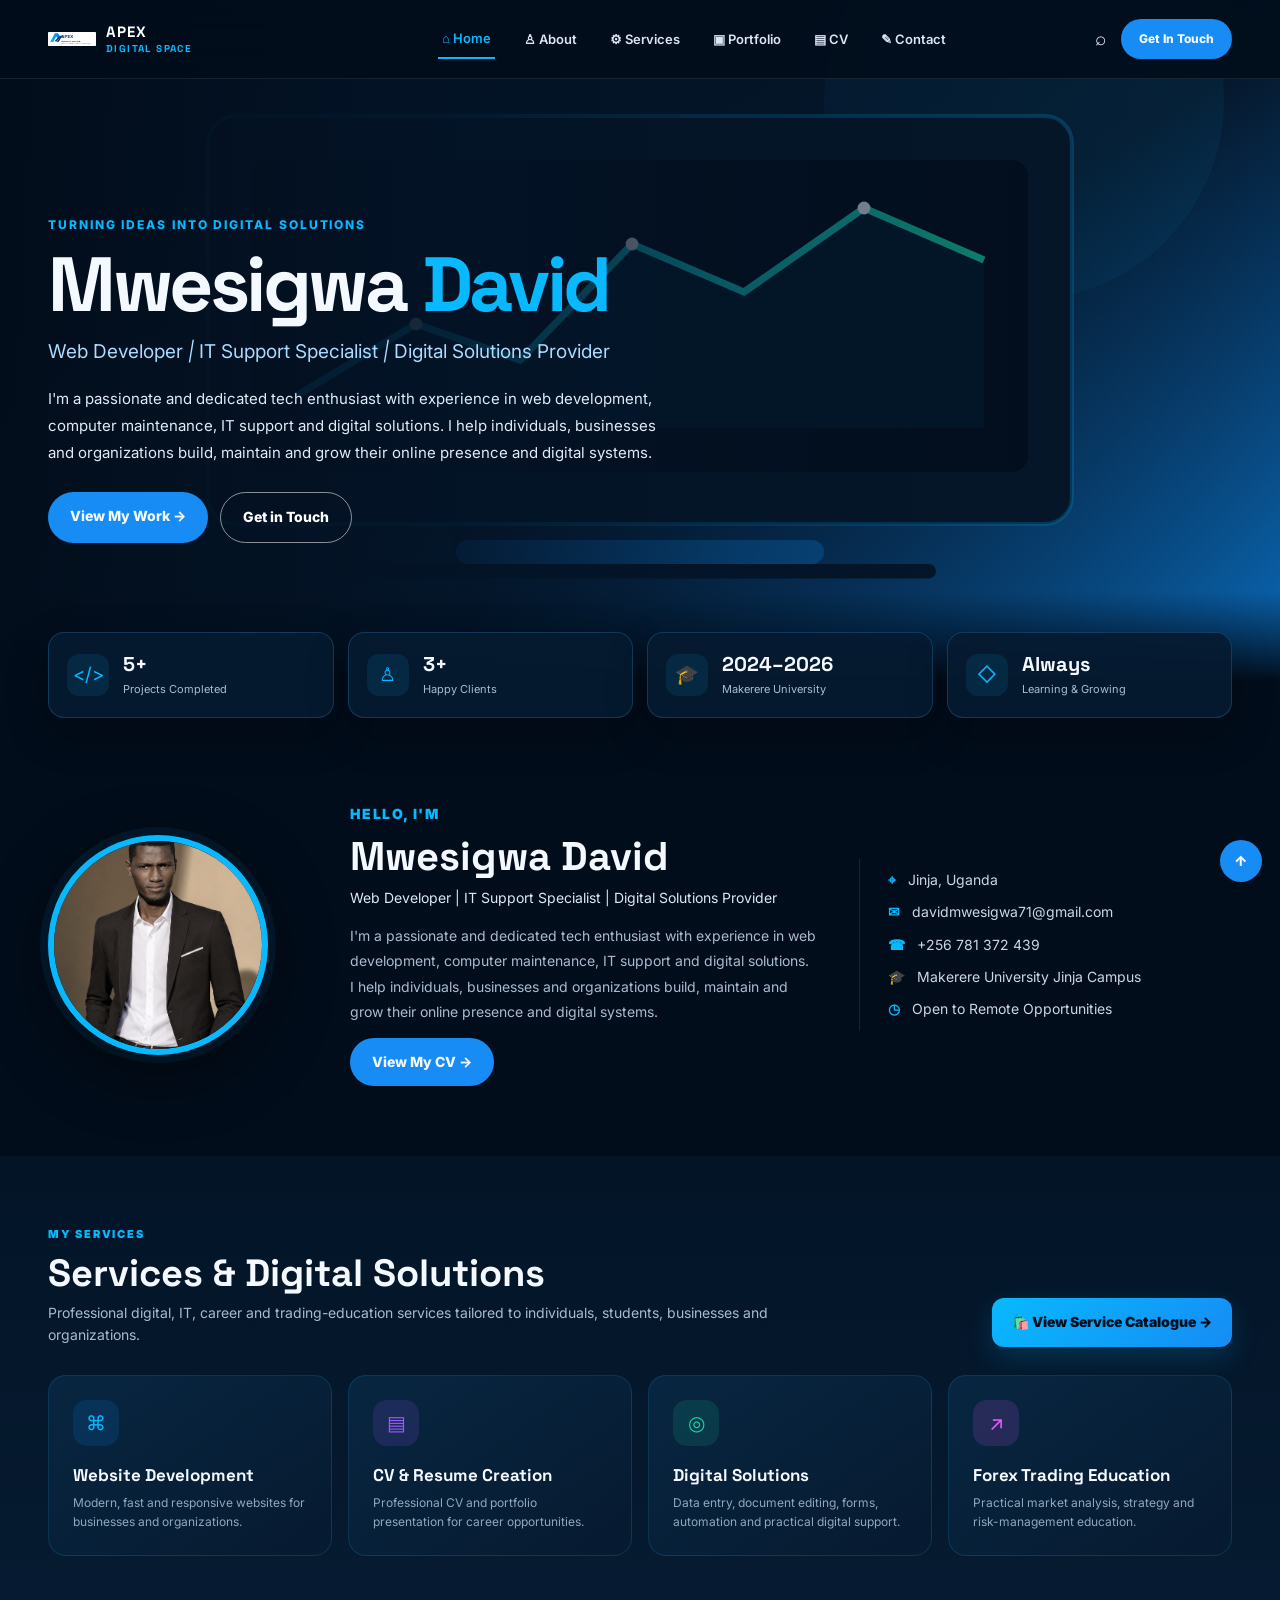
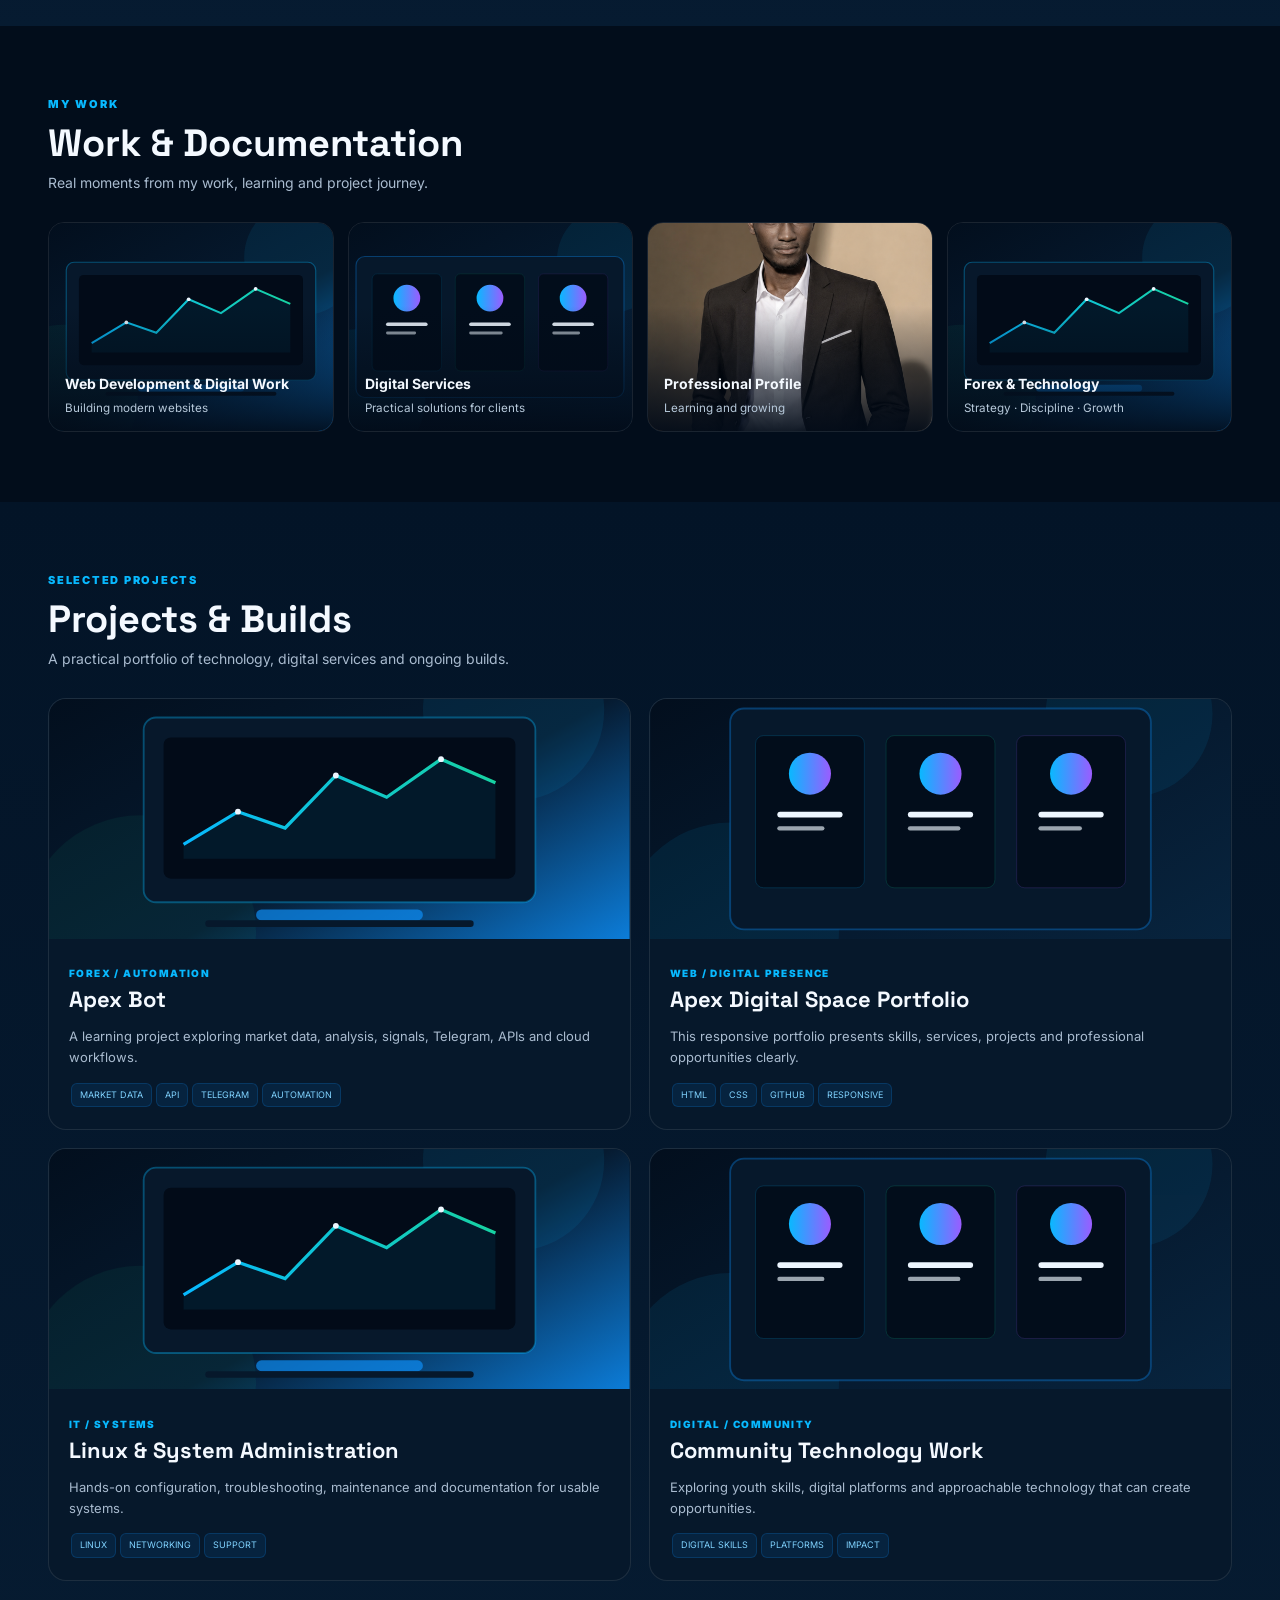
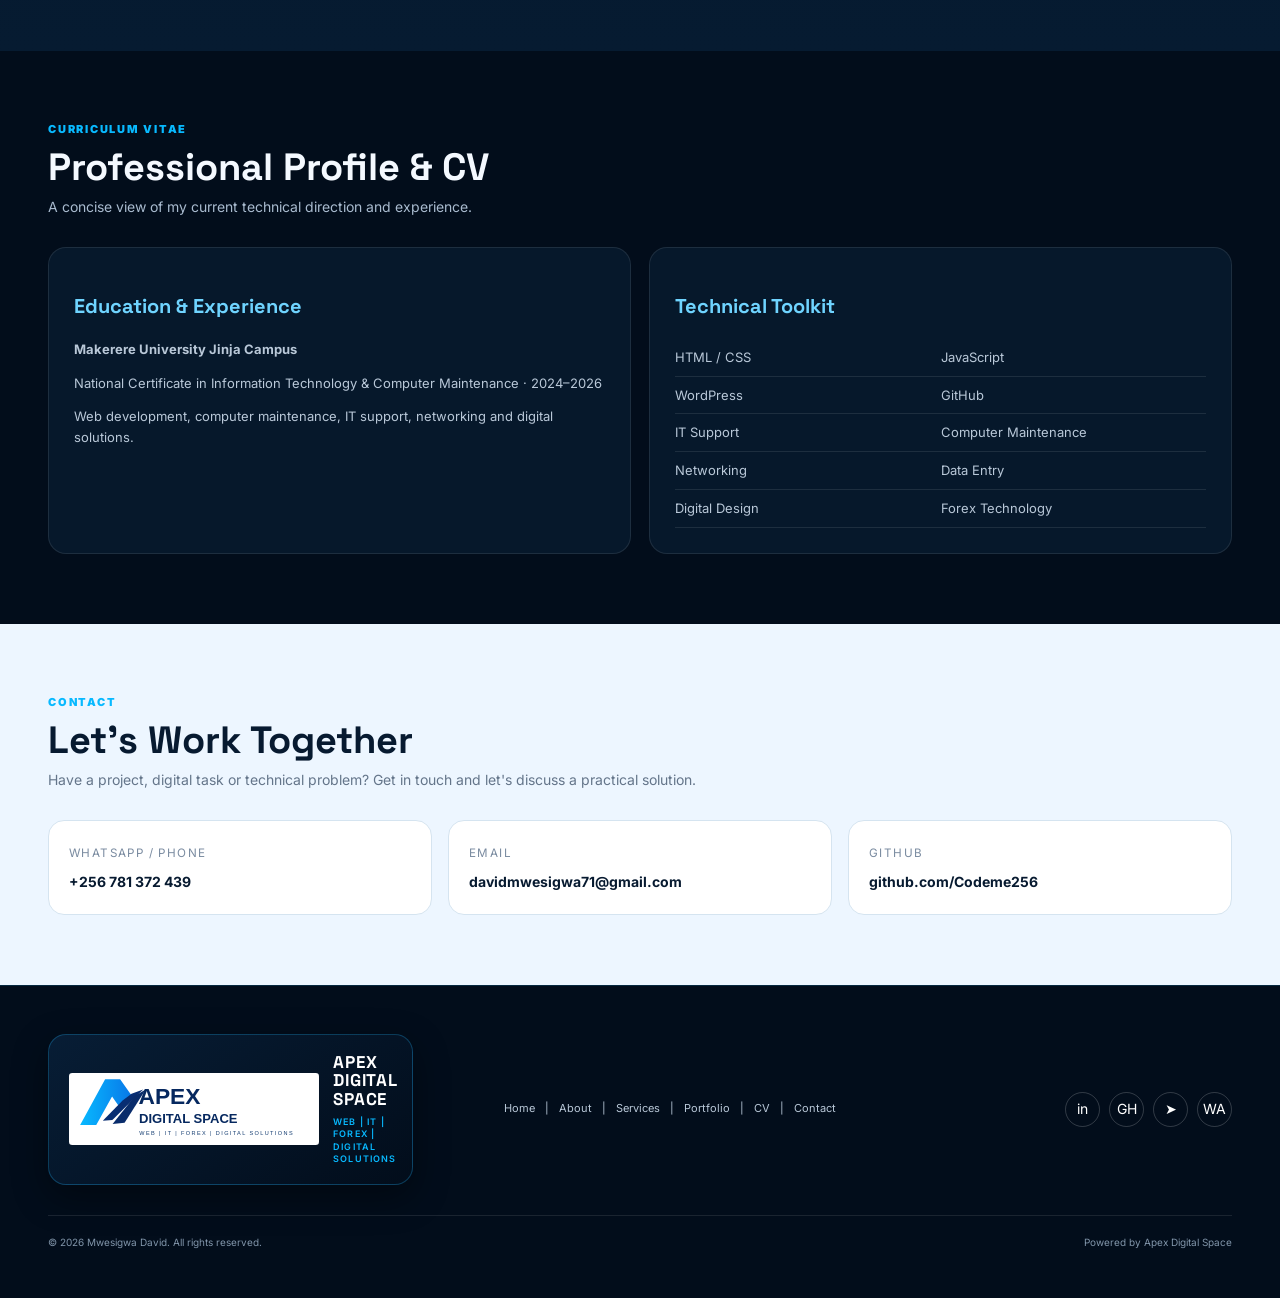
==== index.html @ 2d44dd4b "Replace blurred portfolio visuals and improve backgrounds" ====
<!doctype html>
<html lang="en">
<head>
<meta charset="utf-8">
<meta name="viewport" content="width=device-width,initial-scale=1">
<title>Mwesigwa David | Apex Digital Space</title>
<meta name="description" content="Mwesigwa David — Web Developer, IT Support Specialist and Digital Solutions Provider.">
<meta name="theme-color" content="#031326">
<link rel="icon" href="./favicon-new.svg">
<link rel="preconnect" href="https://fonts.googleapis.com">
<link href="https://fonts.googleapis.com/css2?family=Inter:wght@400;500;600;700;800;900&family=Space+Grotesk:wght@500;600;700&display=swap" rel="stylesheet">
<style>
:root{--bg:#020d1b;--panel:#061a30;--panel2:#08223c;--cyan:#08b9ff;--blue:#168cf4;--white:#f4f9ff;--muted:#a9bbcf;--line:#ffffff18;--purple:#9b5cff;--green:#18d39e;--pink:#e85cff}
*{box-sizing:border-box}html{scroll-behavior:smooth}body{margin:0;background:var(--bg);color:var(--white);font:14px/1.6 Inter,Arial,sans-serif}a{color:inherit;text-decoration:none}.wrap{width:min(1440px,100%);margin:auto;padding:0 48px}
.nav{position:fixed;top:0;left:0;right:0;z-index:50;background:rgba(2,13,27,.88);backdrop-filter:blur(16px);border-bottom:1px solid var(--line)}.navin{height:78px;display:flex;align-items:center;justify-content:space-between}.brand{display:flex;align-items:center;gap:10px;min-width:245px}.brand img{width:48px;height:48px;object-fit:contain;display:block}.brand span{font:800 15px/1 "Space Grotesk";letter-spacing:.06em;color:#fff}.brand b{display:block;color:var(--cyan);font-size:10px;margin-top:5px;letter-spacing:.14em}.links{display:flex;align-items:center;gap:25px;color:#d9e6f3;font-weight:600;font-size:13px}.links a{padding:9px 4px}.links a:hover,.links a.active{color:var(--cyan)}.links a.active{border-bottom:2px solid var(--cyan)}.navRight{display:flex;align-items:center;gap:15px}.search{font-size:19px}.touch{background:var(--blue);padding:10px 18px;border-radius:24px;font-weight:800;font-size:12px}.menu{display:none;background:transparent;border:1px solid #ffffff40;color:#fff;border-radius:10px;padding:9px 13px;font-weight:800}
.hero{position:relative;min-height:680px;overflow:hidden;background:#031326}.hero:before{content:"";position:absolute;inset:0;background:linear-gradient(90deg,#020d1bf5 0%,#031326e8 35%,#0313269c 57%,#03132645 100%),url("./assets/apex-workspace.svg") center/cover no-repeat}.hero:after{content:"";position:absolute;left:0;right:0;bottom:-1px;height:90px;background:linear-gradient(180deg,transparent,var(--bg));pointer-events:none}.heroIn{position:relative;z-index:2;min-height:680px;display:grid;grid-template-columns:minmax(0,1.1fr) minmax(350px,.9fr);align-items:center;padding-top:78px}.heroCopy{max-width:650px}.eyebrow{color:var(--cyan);font-weight:800;letter-spacing:.16em;font-size:12px}.hero h1{font:800 clamp(48px,6vw,82px)/.98 "Space Grotesk";margin:12px 0 15px;letter-spacing:-.045em}.hero h1 span{color:var(--cyan)}.roles{font-size:19px;color:#a9dcff;margin-bottom:18px}.hero p{max-width:610px;color:#e0ebf6;font-size:15px;line-height:1.8;margin:0 0 26px}.actions{display:flex;gap:12px;flex-wrap:wrap}.btn{display:inline-block;padding:13px 22px;border-radius:28px;font-weight:800}.primary{background:var(--blue)}.outline{border:1px solid #fff8;color:#fff}.heroVisual{display:flex;justify-content:flex-end}.heroBadge{width:330px;padding:18px;border:1px solid #5ccaff55;border-radius:22px;background:#03132699;backdrop-filter:blur(10px);box-shadow:0 25px 70px #0008}.heroBadge img{width:100%;height:190px;object-fit:cover;border-radius:14px}.heroBadge strong{display:block;margin-top:13px;font:700 20px "Space Grotesk"}.heroBadge small{color:#a9bbcf}.portraitMobile{display:none}
.stats{position:relative;z-index:5;margin-top:-48px}.statsGrid{display:grid;grid-template-columns:repeat(4,1fr);gap:14px}.stat{background:#061b31e8;border:1px solid #37baff35;border-radius:16px;padding:18px;display:flex;align-items:center;gap:14px;box-shadow:0 15px 40px #0004}.statIcon{width:42px;height:42px;display:grid;place-items:center;border-radius:12px;background:#08b9ff18;color:var(--cyan);font-size:19px}.stat b{display:block;font:800 20px "Space Grotesk"}.stat span{color:#a9bbcf;font-size:11px}
.about{padding:85px 0 70px}.aboutGrid{display:grid;grid-template-columns:260px 1.25fr 1fr;gap:42px;align-items:center}.portrait{width:220px;height:220px;object-fit:cover;border-radius:50%;border:6px solid var(--cyan);box-shadow:0 0 0 8px #08b9ff12,0 18px 60px #0008}.hello{color:var(--cyan);font-weight:900;letter-spacing:.1em}.about h2{font:700 40px "Space Grotesk";margin:5px 0}.role{color:#dbe9f6}.bio{color:var(--muted);line-height:1.8}.aboutInfo{border-left:1px solid var(--line);padding-left:28px}.aboutInfo p{margin:10px 0;color:#c8d7e7}.aboutInfo b{color:var(--cyan);margin-right:8px}
.section{padding:70px 0}.section.alt{background:linear-gradient(180deg,#031427,#061b31)}.sectionHead{display:flex;justify-content:space-between;align-items:end;gap:20px;margin-bottom:28px}.eyebrow2{color:var(--cyan);font-size:11px;font-weight:900;letter-spacing:.16em}.section h2{font:700 38px "Space Grotesk";margin:5px 0}.desc{color:var(--muted);max-width:760px;margin:0}.view{color:var(--cyan);font-weight:800;white-space:nowrap}
.servicesGrid{display:grid;grid-template-columns:repeat(4,1fr);gap:16px}.service{background:linear-gradient(145deg,#082641,#061a30);border:1px solid #35bfff25;border-radius:18px;padding:24px;min-height:160px}.serviceIcon{width:46px;height:46px;border-radius:14px;display:grid;place-items:center;font-size:20px;margin-bottom:18px;background:#0d8df522;color:var(--cyan)}.service:nth-child(2) .serviceIcon{background:#9b5cff22;color:var(--purple)}.service:nth-child(3) .serviceIcon{background:#18d39e22;color:var(--green)}.service:nth-child(4) .serviceIcon{background:#e85cff22;color:var(--pink)}.service h3{font:700 17px "Space Grotesk";margin:0 0 7px}.service p{color:#91a7bd;font-size:12px;margin:0}
.workGrid{display:grid;grid-template-columns:repeat(4,1fr);gap:14px}.work{height:210px;position:relative;overflow:hidden;border-radius:16px;border:1px solid var(--line)}.work img{width:100%;height:100%;object-fit:cover}.work:after{content:"";position:absolute;inset:40% 0 0;background:linear-gradient(transparent,#020b18ee)}.cap{position:absolute;z-index:2;left:16px;bottom:13px}.cap b{display:block}.cap small{color:#b7c9da}
.projectsGrid{display:grid;grid-template-columns:repeat(2,1fr);gap:18px}.project{background:#06182b;border:1px solid var(--line);border-radius:18px;overflow:hidden}.project img{width:100%;height:240px;object-fit:cover}.pb{padding:20px}.type{color:var(--cyan);font-size:10px;font-weight:900;letter-spacing:.14em}.project h3{font:700 22px "Space Grotesk";margin:4px 0}.project p{color:var(--muted);font-size:13px}.tags span{display:inline-block;background:#0d8df51a;border:1px solid #0d8df533;color:#80d3ff;padding:4px 8px;border-radius:6px;font-size:9px;margin:2px}
.cv{background:#020d1b}.cvGrid{display:grid;grid-template-columns:1fr 1fr;gap:18px}.cvCard{border:1px solid var(--line);background:#06182b;border-radius:18px;padding:25px}.cvCard h3{color:#6fd4ff;font:700 20px "Space Grotesk"}.cvCard p,.cvList{color:#b9c8d8;font-size:13px}.cvList{display:grid;grid-template-columns:1fr 1fr}.cvList div{padding:8px 0;border-bottom:1px solid var(--line)}
.contact{background:#edf6ff;color:#071a30}.contact .desc{color:#64758a}.contactGrid{display:grid;grid-template-columns:repeat(3,1fr);gap:16px}.contactCard{background:#fff;border:1px solid #d5e4f0;border-radius:16px;padding:20px}.contactCard small{color:#7a8ba0;letter-spacing:.12em}.contactCard b{display:block;margin-top:8px}
.footer{background:#020d1b;border-top:1px solid #18aef52a;padding:48px 0}.footerGrid{display:grid;grid-template-columns:1.2fr 1.5fr 1fr;gap:30px;align-items:center}.footerBrand{background:linear-gradient(145deg,#071d35,#020d1b);border:1px solid #22b9ff45;border-radius:18px;padding:18px 20px;display:inline-flex;align-items:center;gap:14px;box-shadow:0 12px 35px #0006}.footerLogo{width:250px;max-width:100%;height:auto;display:block}.footerBrandText{color:#fff;font:800 17px/1.1 "Space Grotesk";letter-spacing:.05em}.footerBrandText small{display:block;color:var(--cyan);font:600 9px/1.4 Inter;letter-spacing:.13em;margin-top:7px}.footerLinks{display:flex;justify-content:center;flex-wrap:wrap;gap:10px;color:#b9c8d8;font-size:11px}.footerLinks a:hover{color:var(--cyan)}.socials{display:flex;justify-content:flex-end;gap:9px}.social{width:35px;height:35px;border:1px solid #ffffff30;border-radius:50%;display:grid;place-items:center;color:#fff}.copy{grid-column:1/-1;border-top:1px solid var(--line);padding-top:18px;color:#8195aa;font-size:10px;display:flex;justify-content:space-between;gap:15px}.top{position:fixed;right:18px;bottom:18px;width:42px;height:42px;border-radius:50%;background:var(--blue);display:grid;place-items:center;z-index:20;font-weight:900}
@media(max-width:1050px){.wrap{padding:0 28px}.links{gap:14px}.navRight .search{display:none}.heroIn{grid-template-columns:1fr}.heroVisual{display:none}.statsGrid{grid-template-columns:repeat(2,1fr)}.aboutGrid{grid-template-columns:220px 1fr}.aboutInfo{grid-column:2}.servicesGrid{grid-template-columns:repeat(2,1fr)}.workGrid{grid-template-columns:repeat(2,1fr)}.footerGrid{grid-template-columns:1fr 1fr}.socials{justify-content:flex-start}}
@media(max-width:760px){.wrap{padding:0 18px}.navin{height:68px}.links{display:none;position:absolute;top:68px;left:14px;right:14px;background:#031326f8;border:1px solid #ffffff18;border-radius:16px;padding:14px;flex-direction:column;align-items:stretch;gap:4px;box-shadow:0 20px 50px #0008}.links.open{display:flex}.links a{padding:11px 13px;border-radius:9px}.links a.active{border:0;background:#0d8df51c}.brand{min-width:0}.brand img{width:42px;height:42px}.brand span{font-size:13px}.brand b{font-size:8px}.navRight{gap:8px}.touch{display:none}.menu{display:block}.hero{min-height:680px}.heroIn{min-height:680px;padding-top:95px}.hero h1{font-size:clamp(42px,12vw,64px)}.roles{font-size:15px;line-height:1.7}.hero p{font-size:13px;line-height:1.8}.stats{margin-top:-30px}.statsGrid{grid-template-columns:1fr 1fr}.stat{padding:13px;gap:9px}.statIcon{width:36px;height:36px}.stat b{font-size:16px}.stat span{font-size:9px}.about{padding:60px 0}.aboutGrid{grid-template-columns:1fr;text-align:center;gap:24px}.portrait{width:170px;height:170px;margin:auto}.about h2{font-size:32px}.aboutInfo{grid-column:auto;border-left:0;border-top:1px solid var(--line);padding:18px 0 0;text-align:left}.section{padding:55px 0}.sectionHead{display:block}.view{display:inline-block;margin-top:10px}.section h2{font-size:30px}.servicesGrid,.workGrid,.projectsGrid,.cvGrid,.contactGrid{grid-template-columns:1fr}.service{min-height:145px}.work{height:230px}.project img{height:210px}.cvList{grid-template-columns:1fr 1fr}.footerGrid{grid-template-columns:1fr;text-align:center}.footerLogo{margin:auto}.socials{justify-content:center}.copy{display:block;text-align:center;line-height:1.8}}
 .catalogueButtonWrap{display:flex;justify-content:flex-end}.catalogueButton{display:inline-flex;align-items:center;gap:8px;background:linear-gradient(135deg,var(--cyan),var(--blue));color:#02111f;padding:13px 20px;border-radius:12px;font-weight:900;box-shadow:0 10px 28px #08b9ff30;transition:transform .2s,box-shadow .2s}.catalogueButton:hover{transform:translateY(-2px);box-shadow:0 14px 34px #08b9ff45}.catalogueButton:focus-visible{outline:2px solid #fff;outline-offset:3px}@media(max-width:760px){.catalogueButtonWrap{justify-content:flex-start;margin-top:14px}.catalogueButton{width:100%;justify-content:center}}.heroBanner{background-image:linear-gradient(90deg,rgba(2,13,27,.96),rgba(3,19,38,.74),rgba(8,141,245,.18)),radial-gradient(circle at 80% 20%,rgba(8,185,255,.22),transparent 38%),linear-gradient(135deg,#020d1b,#061b31 55%,#082641)}.imageCard img{image-rendering:auto;object-fit:cover}</style>
</head>
<body>
<header class="nav">
<div class="wrap navin">
<a class="brand" href="#home" aria-label="Apex Digital Space"><img src="./apex-digital-space-logo-new.svg" alt="Apex Digital Space"><span>APEX <b>DIGITAL SPACE</b></span></a>
<nav class="links" id="links">
<a class="active" href="#home">⌂ Home</a><a href="#about">♙ About</a><a href="#services">⚙ Services</a><a href="#projects">▣ Portfolio</a><a href="#cv">▤ CV</a><a href="#contact">✎ Contact</a>
</nav>
<div class="navRight"><span class="search">⌕</span><a class="touch" href="#contact">Get In Touch</a><button class="menu" id="menu">MENU</button></div>
</div>
</header>

<main id="home">
<section class="hero">
<div class="wrap heroIn">
<div class="heroCopy">
<div class="eyebrow">TURNING IDEAS INTO DIGITAL SOLUTIONS</div>
<h1>Mwesigwa <span>David</span></h1>
<div class="roles">Web Developer <i>|</i> IT Support Specialist <i>|</i> Digital Solutions Provider</div>
<p>I'm a passionate and dedicated tech enthusiast with experience in web development, computer maintenance, IT support and digital solutions. I help individuals, businesses and organizations build, maintain and grow their online presence and digital systems.</p>
<div class="actions"><a class="btn primary" href="#projects">View My Work →</a><a class="btn outline" href="https://wa.me/256781372439" target="_blank">Get in Touch</a></div>
</div>
</div>
</section>

<section class="stats"><div class="wrap statsGrid">
<div class="stat"><div class="statIcon">&lt;/&gt;</div><div><b>5+</b><span>Projects Completed</span></div></div>
<div class="stat"><div class="statIcon">♙</div><div><b>3+</b><span>Happy Clients</span></div></div>
<div class="stat"><div class="statIcon">🎓</div><div><b>2024–2026</b><span>Makerere University</span></div></div>
<div class="stat"><div class="statIcon">◇</div><div><b>Always</b><span>Learning & Growing</span></div></div>
</div></section>

<section class="about" id="about"><div class="wrap aboutGrid">
<img class="portrait" src="./mwesigwa-david-portrait.png" alt="Mwesigwa David">
<div><div class="hello">HELLO, I'M</div><h2>Mwesigwa David</h2><div class="role">Web Developer | IT Support Specialist | Digital Solutions Provider</div><p class="bio">I'm a passionate and dedicated tech enthusiast with experience in web development, computer maintenance, IT support and digital solutions. I help individuals, businesses and organizations build, maintain and grow their online presence and digital systems.</p><a class="btn primary" href="#cv">View My CV →</a></div>
<div class="aboutInfo"><p><b>⌖</b> Jinja, Uganda</p><p><b>✉</b> davidmwesigwa71@gmail.com</p><p><b>☎</b> +256 781 372 439</p><p><b>🎓</b> Makerere University Jinja Campus</p><p><b>◷</b> Open to Remote Opportunities</p></div>
</div></section>

<section class="section alt" id="services"><div class="wrap">
<div class="sectionHead"><div><div class="eyebrow2">MY SERVICES</div><h2>Services & Digital Solutions</h2><p class="desc">Professional digital, IT, career and trading-education services tailored to individuals, students, businesses and organizations.</p></div><div class="catalogueButtonWrap"><a class="catalogueButton" href="./services.html" aria-label="Open the full service catalogue">🛍️ View Service Catalogue →</a></div></div>
<div class="servicesGrid">
<div class="service"><div class="serviceIcon">⌘</div><h3>Website Development</h3><p>Modern, fast and responsive websites for businesses and organizations.</p></div>
<div class="service"><div class="serviceIcon">▤</div><h3>CV & Resume Creation</h3><p>Professional CV and portfolio presentation for career opportunities.</p></div>
<div class="service"><div class="serviceIcon">◎</div><h3>Digital Solutions</h3><p>Data entry, document editing, forms, automation and practical digital support.</p></div>
<div class="service"><div class="serviceIcon">↗</div><h3>Forex Trading Education</h3><p>Practical market analysis, strategy and risk-management education.</p></div>
</div></div></section>

<section class="section"><div class="wrap">
<div class="sectionHead"><div><div class="eyebrow2">MY WORK</div><h2>Work & Documentation</h2><p class="desc">Real moments from my work, learning and project journey.</p></div></div>
<div class="workGrid">
<div class="work"><img src="./assets/apex-workspace.svg" alt="Apex workspace"><div class="cap"><b>Web Development & Digital Work</b><small>Building modern websites</small></div></div>
<div class="work"><img src="./assets/apex-services.svg" alt="Apex services"><div class="cap"><b>Digital Services</b><small>Practical solutions for clients</small></div></div>
<div class="work"><img src="./mwesigwa-david-portrait.png" alt="Mwesigwa David"><div class="cap"><b>Professional Profile</b><small>Learning and growing</small></div></div>
<div class="work"><img src="./assets/apex-workspace.svg" alt="Trading and technology workspace"><div class="cap"><b>Forex & Technology</b><small>Strategy · Discipline · Growth</small></div></div>
</div></div></section>

<section class="section alt" id="projects"><div class="wrap">
<div class="sectionHead"><div><div class="eyebrow2">SELECTED PROJECTS</div><h2>Projects & Builds</h2><p class="desc">A practical portfolio of technology, digital services and ongoing builds.</p></div></div>
<div class="projectsGrid">
<article class="project"><img src="./assets/apex-workspace.svg" alt="Apex Bot workspace"><div class="pb"><div class="type">FOREX / AUTOMATION</div><h3>Apex Bot</h3><p>A learning project exploring market data, analysis, signals, Telegram, APIs and cloud workflows.</p><div class="tags"><span>MARKET DATA</span><span>API</span><span>TELEGRAM</span><span>AUTOMATION</span></div></div></article>
<article class="project"><img src="./assets/apex-services.svg" alt="Apex Digital Space"><div class="pb"><div class="type">WEB / DIGITAL PRESENCE</div><h3>Apex Digital Space Portfolio</h3><p>This responsive portfolio presents skills, services, projects and professional opportunities clearly.</p><div class="tags"><span>HTML</span><span>CSS</span><span>GITHUB</span><span>RESPONSIVE</span></div></div></article>
<article class="project"><img src="./assets/apex-workspace.svg" alt="IT systems"><div class="pb"><div class="type">IT / SYSTEMS</div><h3>Linux & System Administration</h3><p>Hands-on configuration, troubleshooting, maintenance and documentation for usable systems.</p><div class="tags"><span>LINUX</span><span>NETWORKING</span><span>SUPPORT</span></div></div></article>
<article class="project"><img src="./assets/apex-services.svg" alt="Community technology work"><div class="pb"><div class="type">DIGITAL / COMMUNITY</div><h3>Community Technology Work</h3><p>Exploring youth skills, digital platforms and approachable technology that can create opportunities.</p><div class="tags"><span>DIGITAL SKILLS</span><span>PLATFORMS</span><span>IMPACT</span></div></div></article>
</div></div></section>

<section class="section cv" id="cv"><div class="wrap">
<div class="sectionHead"><div><div class="eyebrow2">CURRICULUM VITAE</div><h2>Professional Profile & CV</h2><p class="desc">A concise view of my current technical direction and experience.</p></div></div>
<div class="cvGrid"><div class="cvCard"><h3>Education & Experience</h3><p><strong>Makerere University Jinja Campus</strong></p><p>National Certificate in Information Technology & Computer Maintenance · 2024–2026</p><p>Web development, computer maintenance, IT support, networking and digital solutions.</p></div><div class="cvCard"><h3>Technical Toolkit</h3><div class="cvList"><div>HTML / CSS</div><div>JavaScript</div><div>WordPress</div><div>GitHub</div><div>IT Support</div><div>Computer Maintenance</div><div>Networking</div><div>Data Entry</div><div>Digital Design</div><div>Forex Technology</div></div></div></div>
</div></section>

<section class="section contact" id="contact"><div class="wrap"><div class="sectionHead"><div><div class="eyebrow2">CONTACT</div><h2>Let's Work Together</h2><p class="desc">Have a project, digital task or technical problem? Get in touch and let's discuss a practical solution.</p></div></div><div class="contactGrid"><div class="contactCard"><small>WHATSAPP / PHONE</small><b><a href="https://wa.me/256781372439" target="_blank">+256 781 372 439</a></b></div><div class="contactCard"><small>EMAIL</small><b><a href="mailto:davidmwesigwa71@gmail.com">davidmwesigwa71@gmail.com</a></b></div><div class="contactCard"><small>GITHUB</small><b><a href="https://github.com/Codeme256" target="_blank">github.com/Codeme256</a></b></div></div></div></section>
</main>

<footer class="footer"><div class="wrap footerGrid">
<div><div class="footerBrand"><img class="footerLogo" src="./apex-digital-space-logo-new.svg" alt="Apex Digital Space"><div class="footerBrandText">APEX DIGITAL SPACE<small>WEB | IT | FOREX | DIGITAL SOLUTIONS</small></div></div></div>
<div class="footerLinks"><a href="#home">Home</a><span>|</span><a href="#about">About</a><span>|</span><a href="#services">Services</a><span>|</span><a href="#projects">Portfolio</a><span>|</span><a href="#cv">CV</a><span>|</span><a href="#contact">Contact</a></div>
<div class="socials"><a class="social" href="https://www.linkedin.com/in/mwesigwa-david-05010a355/" target="_blank">in</a><a class="social" href="https://github.com/Codeme256" target="_blank">GH</a><a class="social" href="https://t.me/Jacedavid2" target="_blank">➤</a><a class="social" href="https://wa.me/256781372439" target="_blank">WA</a></div>
<div class="copy"><span>© 2026 Mwesigwa David. All rights reserved.</span><span>Powered by Apex Digital Space</span></div>
</div></footer>
<a class="top" href="#home" aria-label="Back to top">↑</a>
<script>
const menu=document.getElementById('menu'),links=document.getElementById('links');
menu.addEventListener('click',()=>links.classList.toggle('open'));
links.querySelectorAll('a').forEach(a=>a.addEventListener('click',()=>links.classList.remove('open')));
</script>
</body></html>
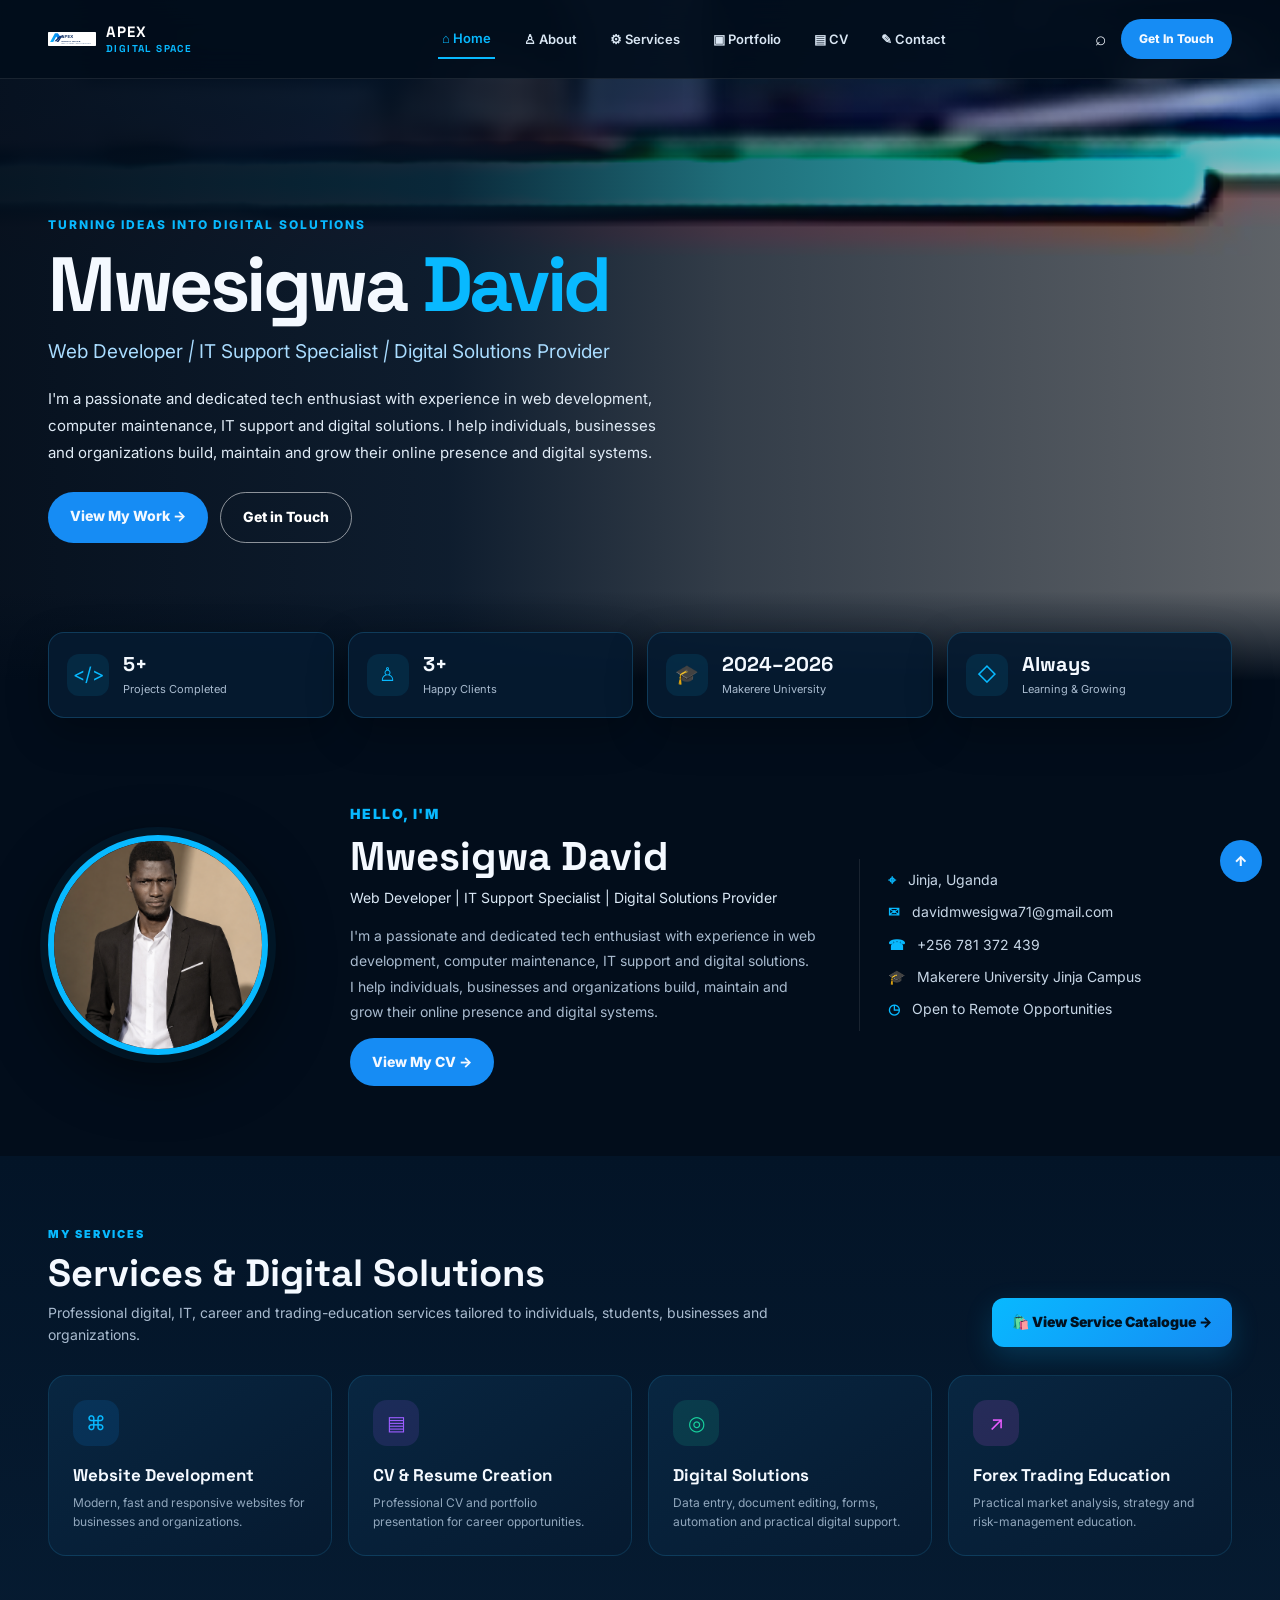
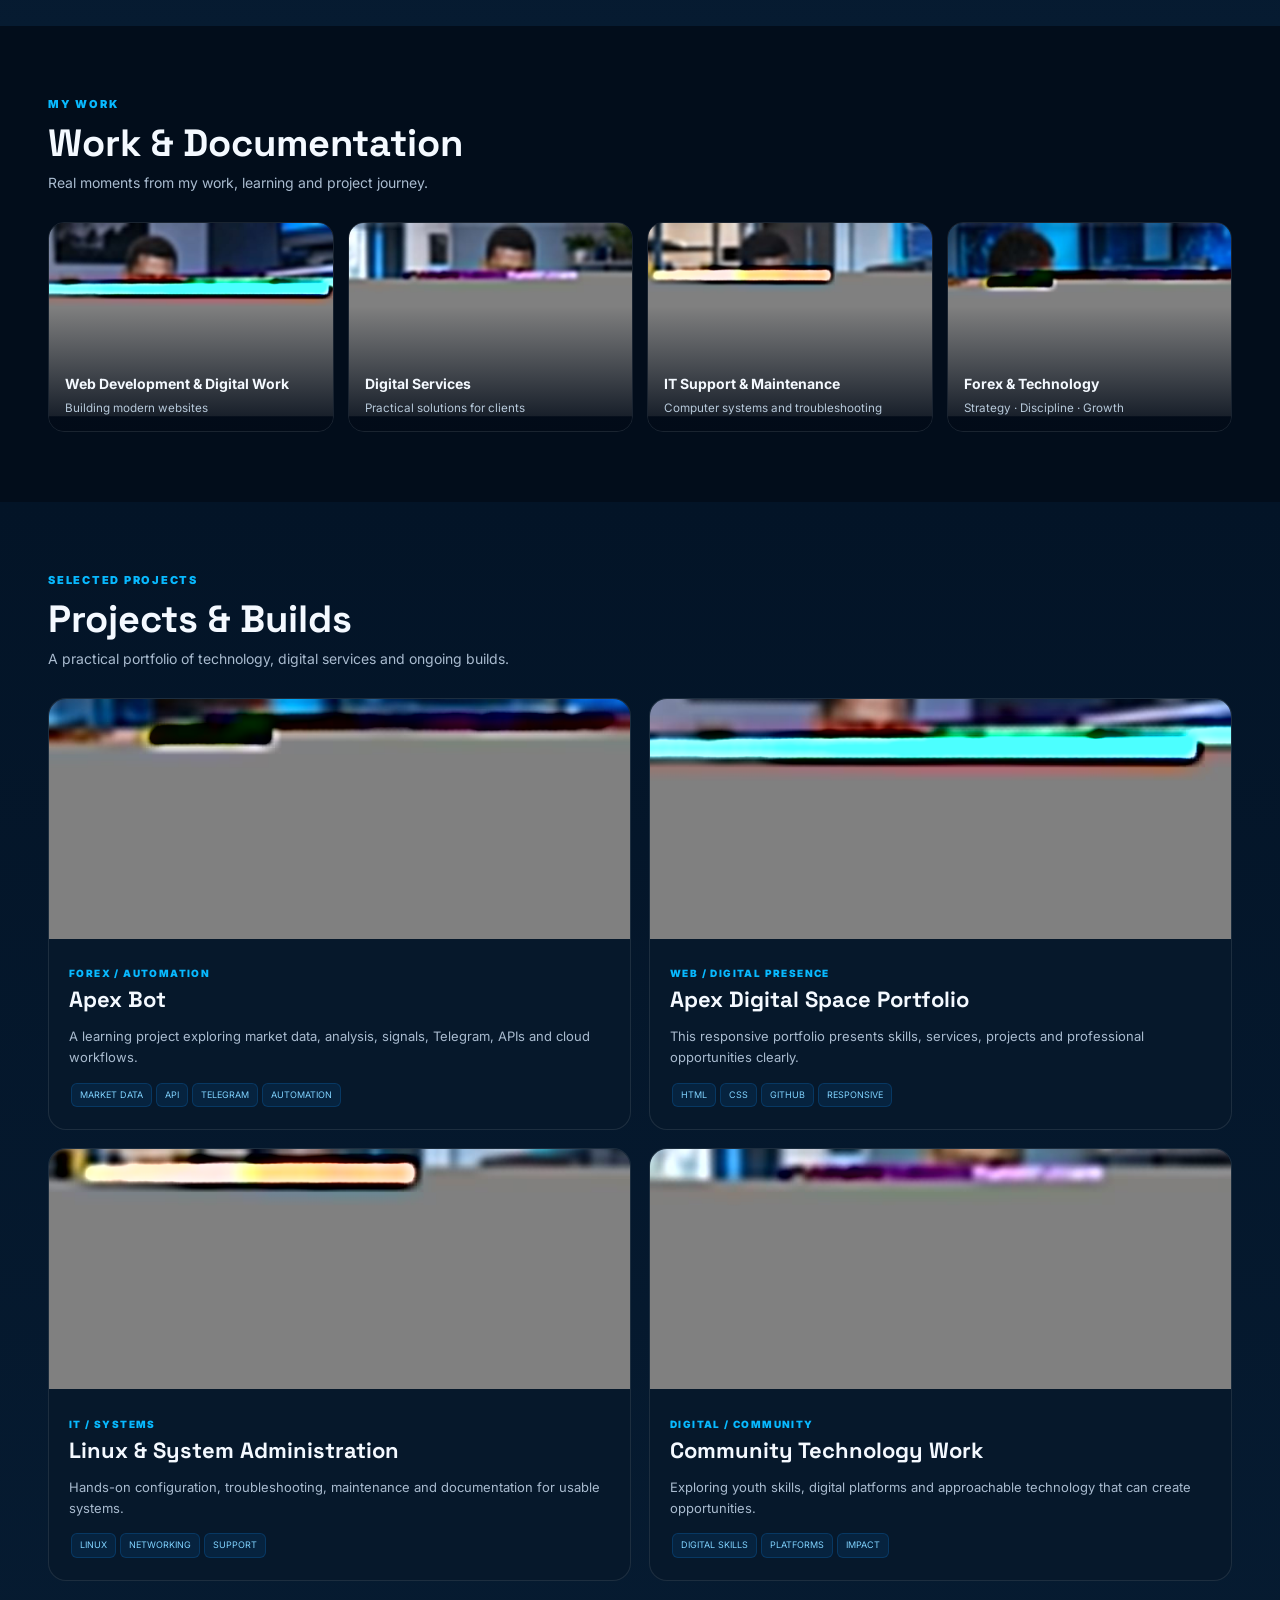
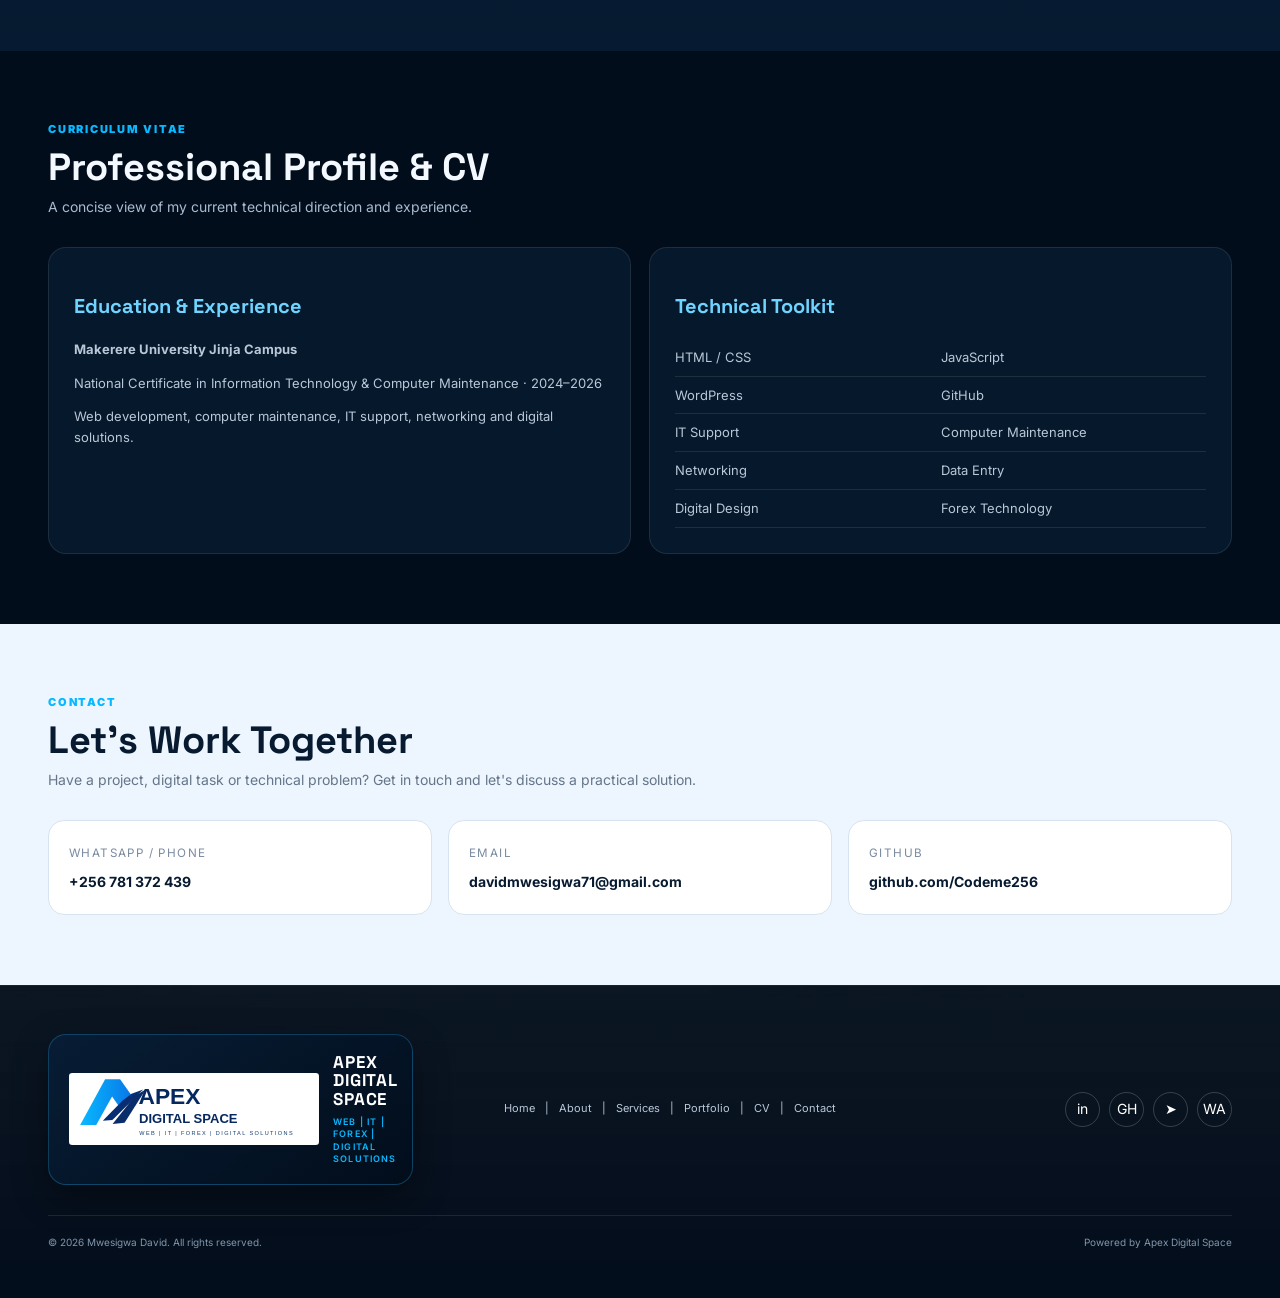
==== commit b653fa58: "Add portfolio image assets and refresh portfolio visuals" ====
--- a/index.html
+++ b/index.html
@@ -13,16 +13,16 @@
 :root{--bg:#020d1b;--panel:#061a30;--panel2:#08223c;--cyan:#08b9ff;--blue:#168cf4;--white:#f4f9ff;--muted:#a9bbcf;--line:#ffffff18;--purple:#9b5cff;--green:#18d39e;--pink:#e85cff}
 *{box-sizing:border-box}html{scroll-behavior:smooth}body{margin:0;background:var(--bg);color:var(--white);font:14px/1.6 Inter,Arial,sans-serif}a{color:inherit;text-decoration:none}.wrap{width:min(1440px,100%);margin:auto;padding:0 48px}
 .nav{position:fixed;top:0;left:0;right:0;z-index:50;background:rgba(2,13,27,.88);backdrop-filter:blur(16px);border-bottom:1px solid var(--line)}.navin{height:78px;display:flex;align-items:center;justify-content:space-between}.brand{display:flex;align-items:center;gap:10px;min-width:245px}.brand img{width:48px;height:48px;object-fit:contain;display:block}.brand span{font:800 15px/1 "Space Grotesk";letter-spacing:.06em;color:#fff}.brand b{display:block;color:var(--cyan);font-size:10px;margin-top:5px;letter-spacing:.14em}.links{display:flex;align-items:center;gap:25px;color:#d9e6f3;font-weight:600;font-size:13px}.links a{padding:9px 4px}.links a:hover,.links a.active{color:var(--cyan)}.links a.active{border-bottom:2px solid var(--cyan)}.navRight{display:flex;align-items:center;gap:15px}.search{font-size:19px}.touch{background:var(--blue);padding:10px 18px;border-radius:24px;font-weight:800;font-size:12px}.menu{display:none;background:transparent;border:1px solid #ffffff40;color:#fff;border-radius:10px;padding:9px 13px;font-weight:800}
-.hero{position:relative;min-height:680px;overflow:hidden;background:#031326}.hero:before{content:"";position:absolute;inset:0;background:linear-gradient(90deg,#020d1bf5 0%,#031326e8 35%,#0313269c 57%,#03132645 100%),url("./assets/apex-workspace.svg") center/cover no-repeat}.hero:after{content:"";position:absolute;left:0;right:0;bottom:-1px;height:90px;background:linear-gradient(180deg,transparent,var(--bg));pointer-events:none}.heroIn{position:relative;z-index:2;min-height:680px;display:grid;grid-template-columns:minmax(0,1.1fr) minmax(350px,.9fr);align-items:center;padding-top:78px}.heroCopy{max-width:650px}.eyebrow{color:var(--cyan);font-weight:800;letter-spacing:.16em;font-size:12px}.hero h1{font:800 clamp(48px,6vw,82px)/.98 "Space Grotesk";margin:12px 0 15px;letter-spacing:-.045em}.hero h1 span{color:var(--cyan)}.roles{font-size:19px;color:#a9dcff;margin-bottom:18px}.hero p{max-width:610px;color:#e0ebf6;font-size:15px;line-height:1.8;margin:0 0 26px}.actions{display:flex;gap:12px;flex-wrap:wrap}.btn{display:inline-block;padding:13px 22px;border-radius:28px;font-weight:800}.primary{background:var(--blue)}.outline{border:1px solid #fff8;color:#fff}.heroVisual{display:flex;justify-content:flex-end}.heroBadge{width:330px;padding:18px;border:1px solid #5ccaff55;border-radius:22px;background:#03132699;backdrop-filter:blur(10px);box-shadow:0 25px 70px #0008}.heroBadge img{width:100%;height:190px;object-fit:cover;border-radius:14px}.heroBadge strong{display:block;margin-top:13px;font:700 20px "Space Grotesk"}.heroBadge small{color:#a9bbcf}.portraitMobile{display:none}
+.hero{position:relative;min-height:680px;overflow:hidden;background:#031326}.hero:before{content:"";position:absolute;inset:0;background:linear-gradient(90deg,#020d1bf5 0%,#031326e8 35%,#0313269c 57%,#03132645 100%),url("./assets/web-development.jpg") center/cover no-repeat}.hero:after{content:"";position:absolute;left:0;right:0;bottom:-1px;height:90px;background:linear-gradient(180deg,transparent,var(--bg));pointer-events:none}.heroIn{position:relative;z-index:2;min-height:680px;display:grid;grid-template-columns:minmax(0,1.1fr) minmax(350px,.9fr);align-items:center;padding-top:78px}.heroCopy{max-width:650px}.eyebrow{color:var(--cyan);font-weight:800;letter-spacing:.16em;font-size:12px}.hero h1{font:800 clamp(48px,6vw,82px)/.98 "Space Grotesk";margin:12px 0 15px;letter-spacing:-.045em}.hero h1 span{color:var(--cyan)}.roles{font-size:19px;color:#a9dcff;margin-bottom:18px}.hero p{max-width:610px;color:#e0ebf6;font-size:15px;line-height:1.8;margin:0 0 26px}.actions{display:flex;gap:12px;flex-wrap:wrap}.btn{display:inline-block;padding:13px 22px;border-radius:28px;font-weight:800}.primary{background:var(--blue)}.outline{border:1px solid #fff8;color:#fff}.heroVisual{display:flex;justify-content:flex-end}.heroBadge{width:330px;padding:18px;border:1px solid #5ccaff55;border-radius:22px;background:#03132699;backdrop-filter:blur(10px);box-shadow:0 25px 70px #0008}.heroBadge img{width:100%;height:190px;object-fit:cover;border-radius:14px}.heroBadge strong{display:block;margin-top:13px;font:700 20px "Space Grotesk"}.heroBadge small{color:#a9bbcf}.portraitMobile{display:none}
 .stats{position:relative;z-index:5;margin-top:-48px}.statsGrid{display:grid;grid-template-columns:repeat(4,1fr);gap:14px}.stat{background:#061b31e8;border:1px solid #37baff35;border-radius:16px;padding:18px;display:flex;align-items:center;gap:14px;box-shadow:0 15px 40px #0004}.statIcon{width:42px;height:42px;display:grid;place-items:center;border-radius:12px;background:#08b9ff18;color:var(--cyan);font-size:19px}.stat b{display:block;font:800 20px "Space Grotesk"}.stat span{color:#a9bbcf;font-size:11px}
-.about{padding:85px 0 70px}.aboutGrid{display:grid;grid-template-columns:260px 1.25fr 1fr;gap:42px;align-items:center}.portrait{width:220px;height:220px;object-fit:cover;border-radius:50%;border:6px solid var(--cyan);box-shadow:0 0 0 8px #08b9ff12,0 18px 60px #0008}.hello{color:var(--cyan);font-weight:900;letter-spacing:.1em}.about h2{font:700 40px "Space Grotesk";margin:5px 0}.role{color:#dbe9f6}.bio{color:var(--muted);line-height:1.8}.aboutInfo{border-left:1px solid var(--line);padding-left:28px}.aboutInfo p{margin:10px 0;color:#c8d7e7}.aboutInfo b{color:var(--cyan);margin-right:8px}
+.about{padding:85px 0 70px}.aboutGrid{display:grid;grid-template-columns:260px 1.25fr 1fr;gap:42px;align-items:center}.portrait{width:220px;height:220px;object-fit:cover;object-position:center 28%;border-radius:50%;overflow:hidden;border:6px solid var(--cyan);box-shadow:0 0 0 8px #08b9ff12,0 18px 60px #0008}.hello{color:var(--cyan);font-weight:900;letter-spacing:.1em}.about h2{font:700 40px "Space Grotesk";margin:5px 0}.role{color:#dbe9f6}.bio{color:var(--muted);line-height:1.8}.aboutInfo{border-left:1px solid var(--line);padding-left:28px}.aboutInfo p{margin:10px 0;color:#c8d7e7}.aboutInfo b{color:var(--cyan);margin-right:8px}
 .section{padding:70px 0}.section.alt{background:linear-gradient(180deg,#031427,#061b31)}.sectionHead{display:flex;justify-content:space-between;align-items:end;gap:20px;margin-bottom:28px}.eyebrow2{color:var(--cyan);font-size:11px;font-weight:900;letter-spacing:.16em}.section h2{font:700 38px "Space Grotesk";margin:5px 0}.desc{color:var(--muted);max-width:760px;margin:0}.view{color:var(--cyan);font-weight:800;white-space:nowrap}
 .servicesGrid{display:grid;grid-template-columns:repeat(4,1fr);gap:16px}.service{background:linear-gradient(145deg,#082641,#061a30);border:1px solid #35bfff25;border-radius:18px;padding:24px;min-height:160px}.serviceIcon{width:46px;height:46px;border-radius:14px;display:grid;place-items:center;font-size:20px;margin-bottom:18px;background:#0d8df522;color:var(--cyan)}.service:nth-child(2) .serviceIcon{background:#9b5cff22;color:var(--purple)}.service:nth-child(3) .serviceIcon{background:#18d39e22;color:var(--green)}.service:nth-child(4) .serviceIcon{background:#e85cff22;color:var(--pink)}.service h3{font:700 17px "Space Grotesk";margin:0 0 7px}.service p{color:#91a7bd;font-size:12px;margin:0}
 .workGrid{display:grid;grid-template-columns:repeat(4,1fr);gap:14px}.work{height:210px;position:relative;overflow:hidden;border-radius:16px;border:1px solid var(--line)}.work img{width:100%;height:100%;object-fit:cover}.work:after{content:"";position:absolute;inset:40% 0 0;background:linear-gradient(transparent,#020b18ee)}.cap{position:absolute;z-index:2;left:16px;bottom:13px}.cap b{display:block}.cap small{color:#b7c9da}
 .projectsGrid{display:grid;grid-template-columns:repeat(2,1fr);gap:18px}.project{background:#06182b;border:1px solid var(--line);border-radius:18px;overflow:hidden}.project img{width:100%;height:240px;object-fit:cover}.pb{padding:20px}.type{color:var(--cyan);font-size:10px;font-weight:900;letter-spacing:.14em}.project h3{font:700 22px "Space Grotesk";margin:4px 0}.project p{color:var(--muted);font-size:13px}.tags span{display:inline-block;background:#0d8df51a;border:1px solid #0d8df533;color:#80d3ff;padding:4px 8px;border-radius:6px;font-size:9px;margin:2px}
 .cv{background:#020d1b}.cvGrid{display:grid;grid-template-columns:1fr 1fr;gap:18px}.cvCard{border:1px solid var(--line);background:#06182b;border-radius:18px;padding:25px}.cvCard h3{color:#6fd4ff;font:700 20px "Space Grotesk"}.cvCard p,.cvList{color:#b9c8d8;font-size:13px}.cvList{display:grid;grid-template-columns:1fr 1fr}.cvList div{padding:8px 0;border-bottom:1px solid var(--line)}
 .contact{background:#edf6ff;color:#071a30}.contact .desc{color:#64758a}.contactGrid{display:grid;grid-template-columns:repeat(3,1fr);gap:16px}.contactCard{background:#fff;border:1px solid #d5e4f0;border-radius:16px;padding:20px}.contactCard small{color:#7a8ba0;letter-spacing:.12em}.contactCard b{display:block;margin-top:8px}
-.footer{background:#020d1b;border-top:1px solid #18aef52a;padding:48px 0}.footerGrid{display:grid;grid-template-columns:1.2fr 1.5fr 1fr;gap:30px;align-items:center}.footerBrand{background:linear-gradient(145deg,#071d35,#020d1b);border:1px solid #22b9ff45;border-radius:18px;padding:18px 20px;display:inline-flex;align-items:center;gap:14px;box-shadow:0 12px 35px #0006}.footerLogo{width:250px;max-width:100%;height:auto;display:block}.footerBrandText{color:#fff;font:800 17px/1.1 "Space Grotesk";letter-spacing:.05em}.footerBrandText small{display:block;color:var(--cyan);font:600 9px/1.4 Inter;letter-spacing:.13em;margin-top:7px}.footerLinks{display:flex;justify-content:center;flex-wrap:wrap;gap:10px;color:#b9c8d8;font-size:11px}.footerLinks a:hover{color:var(--cyan)}.socials{display:flex;justify-content:flex-end;gap:9px}.social{width:35px;height:35px;border:1px solid #ffffff30;border-radius:50%;display:grid;place-items:center;color:#fff}.copy{grid-column:1/-1;border-top:1px solid var(--line);padding-top:18px;color:#8195aa;font-size:10px;display:flex;justify-content:space-between;gap:15px}.top{position:fixed;right:18px;bottom:18px;width:42px;height:42px;border-radius:50%;background:var(--blue);display:grid;place-items:center;z-index:20;font-weight:900}
+.footer{background:linear-gradient(180deg,rgba(2,13,27,.92),#020d1b),url("./assets/digital-work.jpg") center 45%/cover no-repeat;border-top:1px solid #18aef52a;padding:48px 0}.footerGrid{display:grid;grid-template-columns:1.2fr 1.5fr 1fr;gap:30px;align-items:center}.footerBrand{background:linear-gradient(145deg,#071d35,#020d1b);border:1px solid #22b9ff45;border-radius:18px;padding:18px 20px;display:inline-flex;align-items:center;gap:14px;box-shadow:0 12px 35px #0006}.footerLogo{width:250px;max-width:100%;height:auto;display:block}.footerBrandText{color:#fff;font:800 17px/1.1 "Space Grotesk";letter-spacing:.05em}.footerBrandText small{display:block;color:var(--cyan);font:600 9px/1.4 Inter;letter-spacing:.13em;margin-top:7px}.footerLinks{display:flex;justify-content:center;flex-wrap:wrap;gap:10px;color:#b9c8d8;font-size:11px}.footerLinks a:hover{color:var(--cyan)}.socials{display:flex;justify-content:flex-end;gap:9px}.social{width:35px;height:35px;border:1px solid #ffffff30;border-radius:50%;display:grid;place-items:center;color:#fff}.copy{grid-column:1/-1;border-top:1px solid var(--line);padding-top:18px;color:#8195aa;font-size:10px;display:flex;justify-content:space-between;gap:15px}.top{position:fixed;right:18px;bottom:18px;width:42px;height:42px;border-radius:50%;background:var(--blue);display:grid;place-items:center;z-index:20;font-weight:900}
 @media(max-width:1050px){.wrap{padding:0 28px}.links{gap:14px}.navRight .search{display:none}.heroIn{grid-template-columns:1fr}.heroVisual{display:none}.statsGrid{grid-template-columns:repeat(2,1fr)}.aboutGrid{grid-template-columns:220px 1fr}.aboutInfo{grid-column:2}.servicesGrid{grid-template-columns:repeat(2,1fr)}.workGrid{grid-template-columns:repeat(2,1fr)}.footerGrid{grid-template-columns:1fr 1fr}.socials{justify-content:flex-start}}
 @media(max-width:760px){.wrap{padding:0 18px}.navin{height:68px}.links{display:none;position:absolute;top:68px;left:14px;right:14px;background:#031326f8;border:1px solid #ffffff18;border-radius:16px;padding:14px;flex-direction:column;align-items:stretch;gap:4px;box-shadow:0 20px 50px #0008}.links.open{display:flex}.links a{padding:11px 13px;border-radius:9px}.links a.active{border:0;background:#0d8df51c}.brand{min-width:0}.brand img{width:42px;height:42px}.brand span{font-size:13px}.brand b{font-size:8px}.navRight{gap:8px}.touch{display:none}.menu{display:block}.hero{min-height:680px}.heroIn{min-height:680px;padding-top:95px}.hero h1{font-size:clamp(42px,12vw,64px)}.roles{font-size:15px;line-height:1.7}.hero p{font-size:13px;line-height:1.8}.stats{margin-top:-30px}.statsGrid{grid-template-columns:1fr 1fr}.stat{padding:13px;gap:9px}.statIcon{width:36px;height:36px}.stat b{font-size:16px}.stat span{font-size:9px}.about{padding:60px 0}.aboutGrid{grid-template-columns:1fr;text-align:center;gap:24px}.portrait{width:170px;height:170px;margin:auto}.about h2{font-size:32px}.aboutInfo{grid-column:auto;border-left:0;border-top:1px solid var(--line);padding:18px 0 0;text-align:left}.section{padding:55px 0}.sectionHead{display:block}.view{display:inline-block;margin-top:10px}.section h2{font-size:30px}.servicesGrid,.workGrid,.projectsGrid,.cvGrid,.contactGrid{grid-template-columns:1fr}.service{min-height:145px}.work{height:230px}.project img{height:210px}.cvList{grid-template-columns:1fr 1fr}.footerGrid{grid-template-columns:1fr;text-align:center}.footerLogo{margin:auto}.socials{justify-content:center}.copy{display:block;text-align:center;line-height:1.8}}
  .catalogueButtonWrap{display:flex;justify-content:flex-end}.catalogueButton{display:inline-flex;align-items:center;gap:8px;background:linear-gradient(135deg,var(--cyan),var(--blue));color:#02111f;padding:13px 20px;border-radius:12px;font-weight:900;box-shadow:0 10px 28px #08b9ff30;transition:transform .2s,box-shadow .2s}.catalogueButton:hover{transform:translateY(-2px);box-shadow:0 14px 34px #08b9ff45}.catalogueButton:focus-visible{outline:2px solid #fff;outline-offset:3px}@media(max-width:760px){.catalogueButtonWrap{justify-content:flex-start;margin-top:14px}.catalogueButton{width:100%;justify-content:center}}.heroBanner{background-image:linear-gradient(90deg,rgba(2,13,27,.96),rgba(3,19,38,.74),rgba(8,141,245,.18)),radial-gradient(circle at 80% 20%,rgba(8,185,255,.22),transparent 38%),linear-gradient(135deg,#020d1b,#061b31 55%,#082641)}.imageCard img{image-rendering:auto;object-fit:cover}</style>
@@ -76,19 +76,19 @@
 <section class="section"><div class="wrap">
 <div class="sectionHead"><div><div class="eyebrow2">MY WORK</div><h2>Work & Documentation</h2><p class="desc">Real moments from my work, learning and project journey.</p></div></div>
 <div class="workGrid">
-<div class="work"><img src="./assets/apex-workspace.svg" alt="Apex workspace"><div class="cap"><b>Web Development & Digital Work</b><small>Building modern websites</small></div></div>
-<div class="work"><img src="./assets/apex-services.svg" alt="Apex services"><div class="cap"><b>Digital Services</b><small>Practical solutions for clients</small></div></div>
-<div class="work"><img src="./mwesigwa-david-portrait.png" alt="Mwesigwa David"><div class="cap"><b>Professional Profile</b><small>Learning and growing</small></div></div>
-<div class="work"><img src="./assets/apex-workspace.svg" alt="Trading and technology workspace"><div class="cap"><b>Forex & Technology</b><small>Strategy · Discipline · Growth</small></div></div>
+<div class="work"><img src="./assets/web-development.jpg" alt="Website development workspace" loading="lazy"><div class="cap"><b>Web Development & Digital Work</b><small>Building modern websites</small></div></div>
+<div class="work"><img src="./assets/digital-work.jpg" alt="Digital work and online services" loading="lazy"><div class="cap"><b>Digital Services</b><small>Practical solutions for clients</small></div></div>
+<div class="work"><img src="./assets/it-support.jpg" alt="IT support and computer maintenance" loading="lazy"><div class="cap"><b>IT Support & Maintenance</b><small>Computer systems and troubleshooting</small></div></div>
+<div class="work"><img src="./assets/forex-analysis.jpg" alt="Forex market analysis workspace" loading="lazy"><div class="cap"><b>Forex & Technology</b><small>Strategy · Discipline · Growth</small></div></div>
 </div></div></section>
 
 <section class="section alt" id="projects"><div class="wrap">
 <div class="sectionHead"><div><div class="eyebrow2">SELECTED PROJECTS</div><h2>Projects & Builds</h2><p class="desc">A practical portfolio of technology, digital services and ongoing builds.</p></div></div>
 <div class="projectsGrid">
-<article class="project"><img src="./assets/apex-workspace.svg" alt="Apex Bot workspace"><div class="pb"><div class="type">FOREX / AUTOMATION</div><h3>Apex Bot</h3><p>A learning project exploring market data, analysis, signals, Telegram, APIs and cloud workflows.</p><div class="tags"><span>MARKET DATA</span><span>API</span><span>TELEGRAM</span><span>AUTOMATION</span></div></div></article>
-<article class="project"><img src="./assets/apex-services.svg" alt="Apex Digital Space"><div class="pb"><div class="type">WEB / DIGITAL PRESENCE</div><h3>Apex Digital Space Portfolio</h3><p>This responsive portfolio presents skills, services, projects and professional opportunities clearly.</p><div class="tags"><span>HTML</span><span>CSS</span><span>GITHUB</span><span>RESPONSIVE</span></div></div></article>
-<article class="project"><img src="./assets/apex-workspace.svg" alt="IT systems"><div class="pb"><div class="type">IT / SYSTEMS</div><h3>Linux & System Administration</h3><p>Hands-on configuration, troubleshooting, maintenance and documentation for usable systems.</p><div class="tags"><span>LINUX</span><span>NETWORKING</span><span>SUPPORT</span></div></div></article>
-<article class="project"><img src="./assets/apex-services.svg" alt="Community technology work"><div class="pb"><div class="type">DIGITAL / COMMUNITY</div><h3>Community Technology Work</h3><p>Exploring youth skills, digital platforms and approachable technology that can create opportunities.</p><div class="tags"><span>DIGITAL SKILLS</span><span>PLATFORMS</span><span>IMPACT</span></div></div></article>
+<article class="project"><img src="./assets/forex-analysis.jpg" alt="Apex Bot market analysis workspace" loading="lazy"><div class="pb"><div class="type">FOREX / AUTOMATION</div><h3>Apex Bot</h3><p>A learning project exploring market data, analysis, signals, Telegram, APIs and cloud workflows.</p><div class="tags"><span>MARKET DATA</span><span>API</span><span>TELEGRAM</span><span>AUTOMATION</span></div></div></article>
+<article class="project"><img src="./assets/web-development.jpg" alt="Apex Digital Space website development" loading="lazy"><div class="pb"><div class="type">WEB / DIGITAL PRESENCE</div><h3>Apex Digital Space Portfolio</h3><p>This responsive portfolio presents skills, services, projects and professional opportunities clearly.</p><div class="tags"><span>HTML</span><span>CSS</span><span>GITHUB</span><span>RESPONSIVE</span></div></div></article>
+<article class="project"><img src="./assets/it-support.jpg" alt="IT systems and computer maintenance" loading="lazy"><div class="pb"><div class="type">IT / SYSTEMS</div><h3>Linux & System Administration</h3><p>Hands-on configuration, troubleshooting, maintenance and documentation for usable systems.</p><div class="tags"><span>LINUX</span><span>NETWORKING</span><span>SUPPORT</span></div></div></article>
+<article class="project"><img src="./assets/digital-work.jpg" alt="Community digital technology work" loading="lazy"><div class="pb"><div class="type">DIGITAL / COMMUNITY</div><h3>Community Technology Work</h3><p>Exploring youth skills, digital platforms and approachable technology that can create opportunities.</p><div class="tags"><span>DIGITAL SKILLS</span><span>PLATFORMS</span><span>IMPACT</span></div></div></article>
 </div></div></section>
 
 <section class="section cv" id="cv"><div class="wrap">
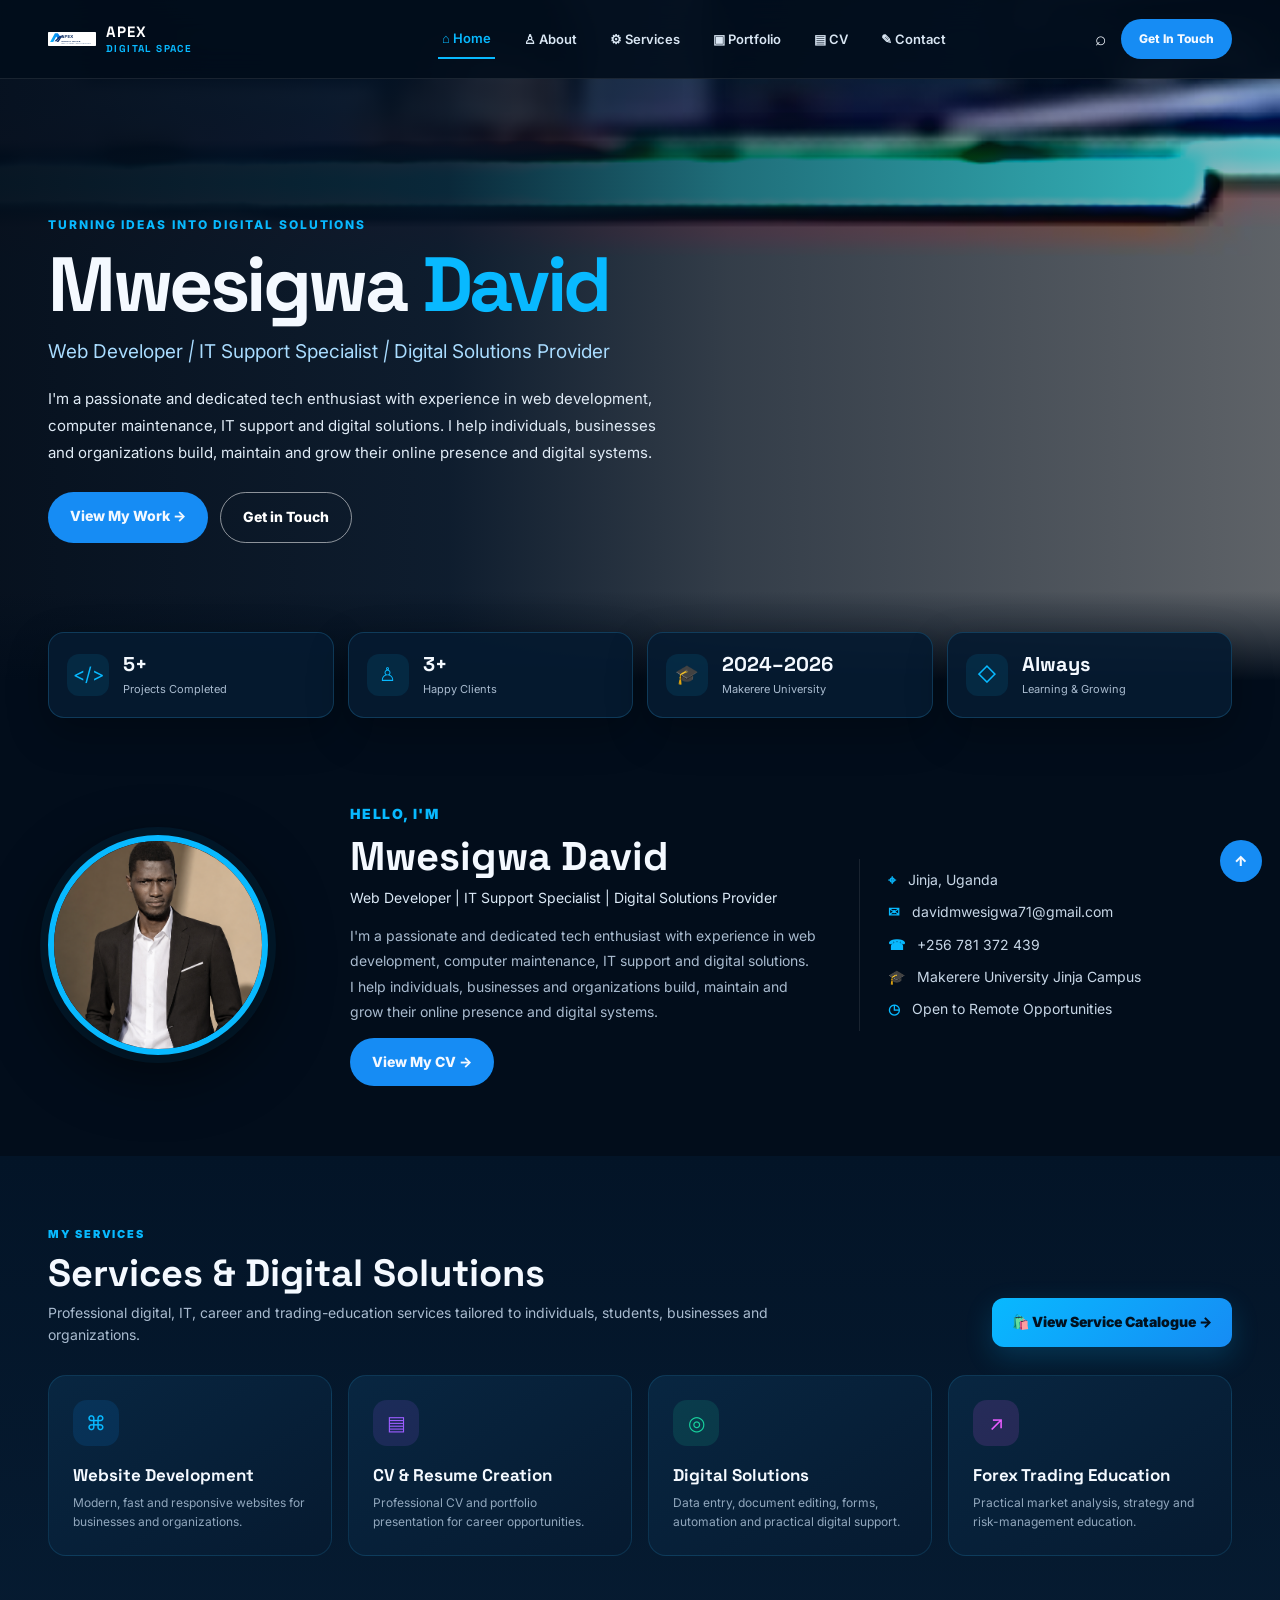
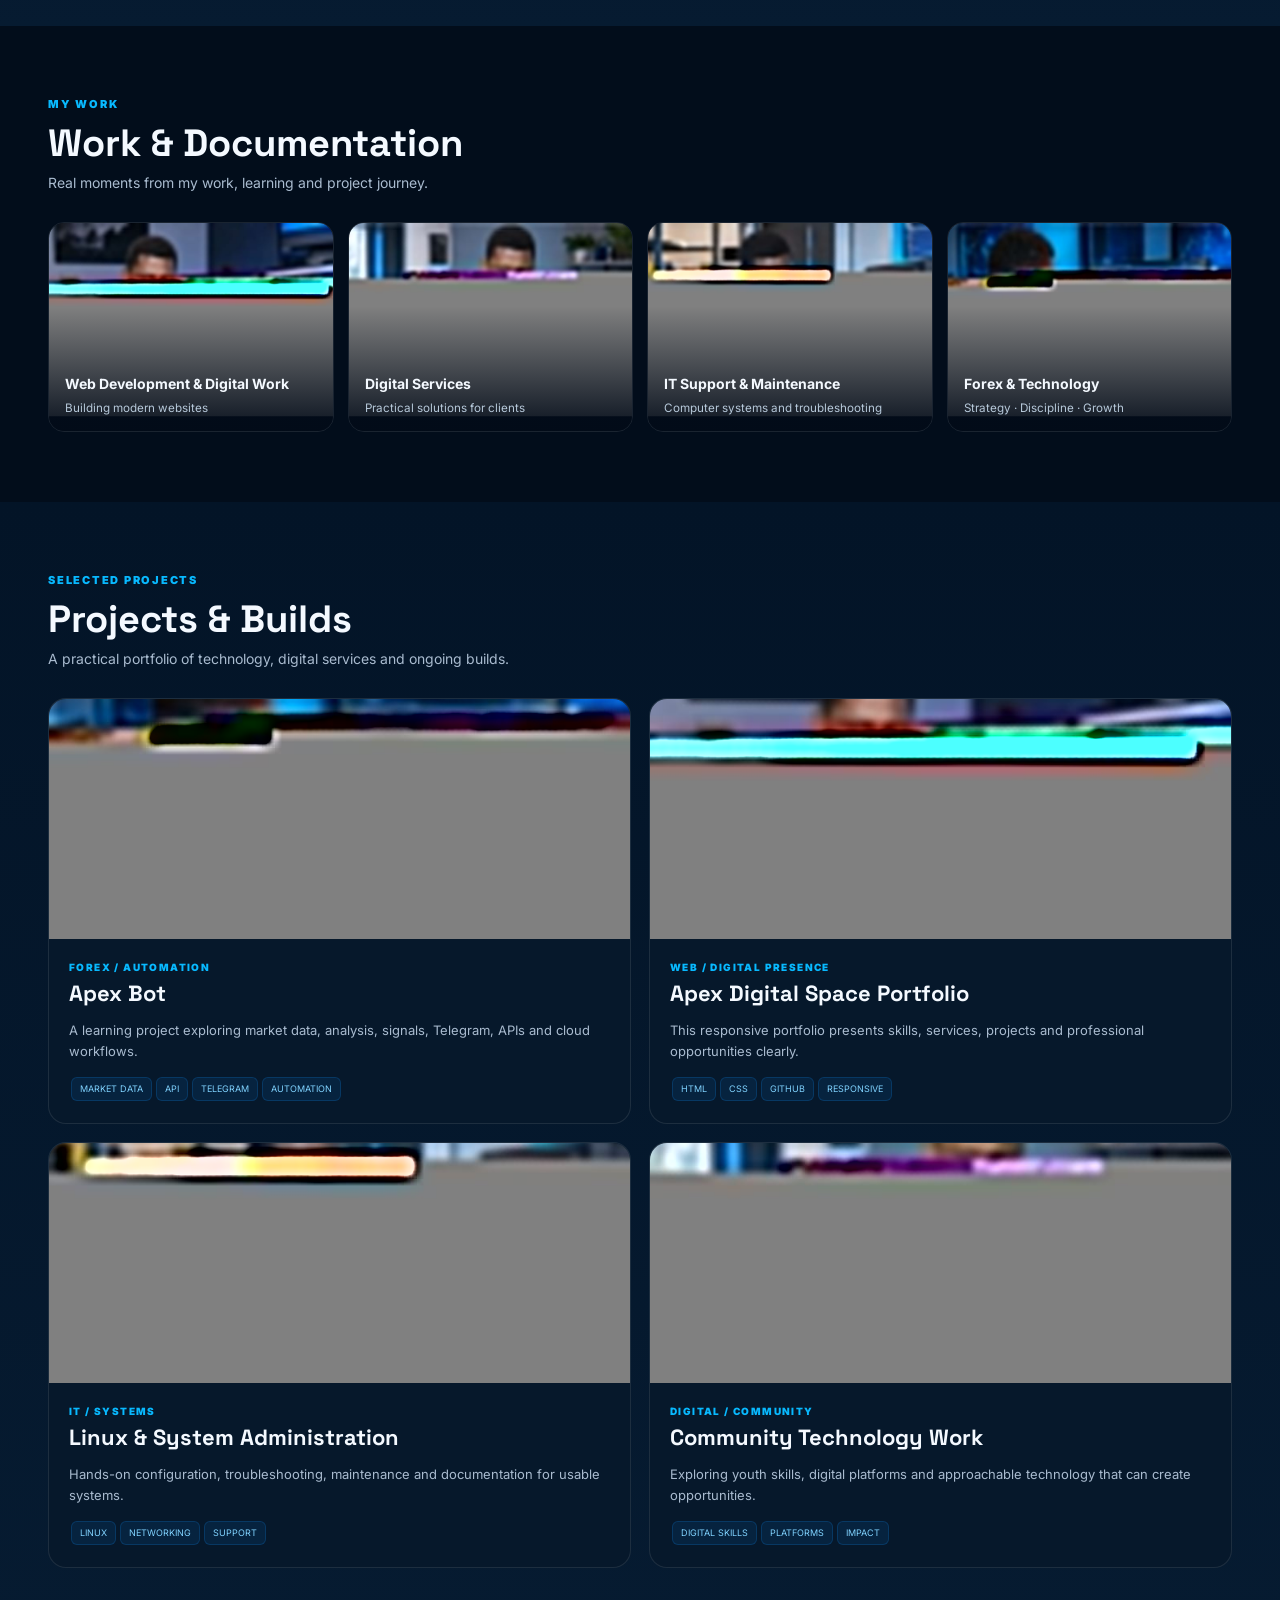
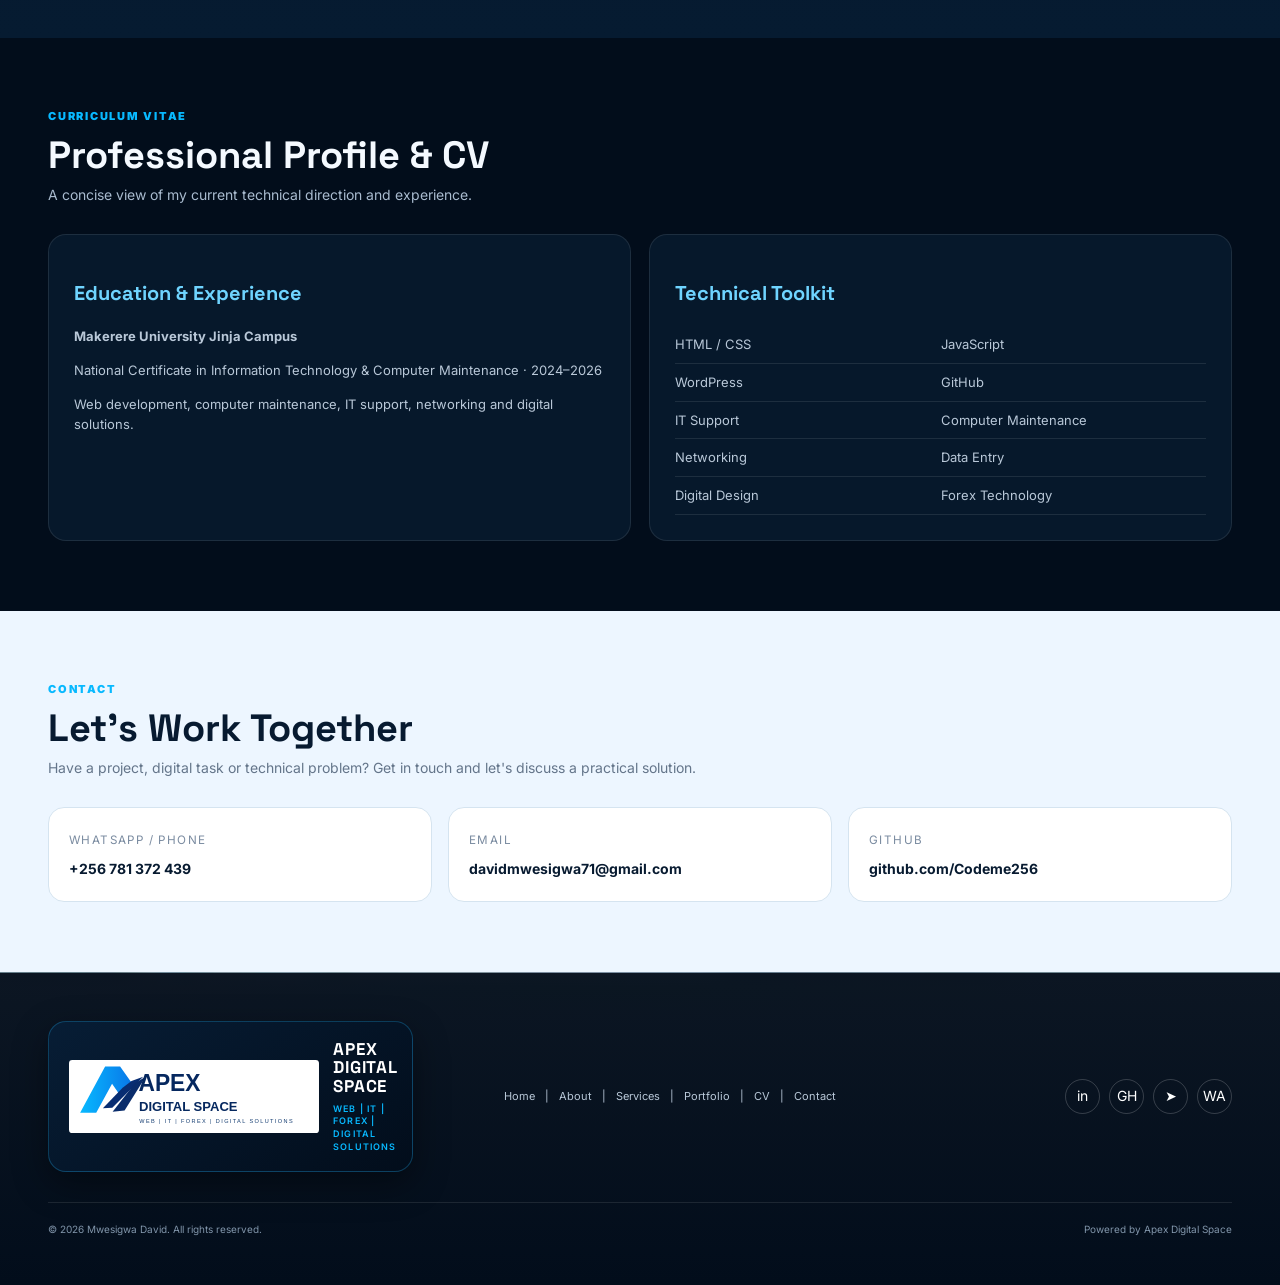
==== commit 2b879b5c: "Fix portfolio image rendering and responsive cropping" ====
--- a/index.html
+++ b/index.html
@@ -25,7 +25,17 @@
 .footer{background:linear-gradient(180deg,rgba(2,13,27,.92),#020d1b),url("./assets/digital-work.jpg") center 45%/cover no-repeat;border-top:1px solid #18aef52a;padding:48px 0}.footerGrid{display:grid;grid-template-columns:1.2fr 1.5fr 1fr;gap:30px;align-items:center}.footerBrand{background:linear-gradient(145deg,#071d35,#020d1b);border:1px solid #22b9ff45;border-radius:18px;padding:18px 20px;display:inline-flex;align-items:center;gap:14px;box-shadow:0 12px 35px #0006}.footerLogo{width:250px;max-width:100%;height:auto;display:block}.footerBrandText{color:#fff;font:800 17px/1.1 "Space Grotesk";letter-spacing:.05em}.footerBrandText small{display:block;color:var(--cyan);font:600 9px/1.4 Inter;letter-spacing:.13em;margin-top:7px}.footerLinks{display:flex;justify-content:center;flex-wrap:wrap;gap:10px;color:#b9c8d8;font-size:11px}.footerLinks a:hover{color:var(--cyan)}.socials{display:flex;justify-content:flex-end;gap:9px}.social{width:35px;height:35px;border:1px solid #ffffff30;border-radius:50%;display:grid;place-items:center;color:#fff}.copy{grid-column:1/-1;border-top:1px solid var(--line);padding-top:18px;color:#8195aa;font-size:10px;display:flex;justify-content:space-between;gap:15px}.top{position:fixed;right:18px;bottom:18px;width:42px;height:42px;border-radius:50%;background:var(--blue);display:grid;place-items:center;z-index:20;font-weight:900}
 @media(max-width:1050px){.wrap{padding:0 28px}.links{gap:14px}.navRight .search{display:none}.heroIn{grid-template-columns:1fr}.heroVisual{display:none}.statsGrid{grid-template-columns:repeat(2,1fr)}.aboutGrid{grid-template-columns:220px 1fr}.aboutInfo{grid-column:2}.servicesGrid{grid-template-columns:repeat(2,1fr)}.workGrid{grid-template-columns:repeat(2,1fr)}.footerGrid{grid-template-columns:1fr 1fr}.socials{justify-content:flex-start}}
 @media(max-width:760px){.wrap{padding:0 18px}.navin{height:68px}.links{display:none;position:absolute;top:68px;left:14px;right:14px;background:#031326f8;border:1px solid #ffffff18;border-radius:16px;padding:14px;flex-direction:column;align-items:stretch;gap:4px;box-shadow:0 20px 50px #0008}.links.open{display:flex}.links a{padding:11px 13px;border-radius:9px}.links a.active{border:0;background:#0d8df51c}.brand{min-width:0}.brand img{width:42px;height:42px}.brand span{font-size:13px}.brand b{font-size:8px}.navRight{gap:8px}.touch{display:none}.menu{display:block}.hero{min-height:680px}.heroIn{min-height:680px;padding-top:95px}.hero h1{font-size:clamp(42px,12vw,64px)}.roles{font-size:15px;line-height:1.7}.hero p{font-size:13px;line-height:1.8}.stats{margin-top:-30px}.statsGrid{grid-template-columns:1fr 1fr}.stat{padding:13px;gap:9px}.statIcon{width:36px;height:36px}.stat b{font-size:16px}.stat span{font-size:9px}.about{padding:60px 0}.aboutGrid{grid-template-columns:1fr;text-align:center;gap:24px}.portrait{width:170px;height:170px;margin:auto}.about h2{font-size:32px}.aboutInfo{grid-column:auto;border-left:0;border-top:1px solid var(--line);padding:18px 0 0;text-align:left}.section{padding:55px 0}.sectionHead{display:block}.view{display:inline-block;margin-top:10px}.section h2{font-size:30px}.servicesGrid,.workGrid,.projectsGrid,.cvGrid,.contactGrid{grid-template-columns:1fr}.service{min-height:145px}.work{height:230px}.project img{height:210px}.cvList{grid-template-columns:1fr 1fr}.footerGrid{grid-template-columns:1fr;text-align:center}.footerLogo{margin:auto}.socials{justify-content:center}.copy{display:block;text-align:center;line-height:1.8}}
- .catalogueButtonWrap{display:flex;justify-content:flex-end}.catalogueButton{display:inline-flex;align-items:center;gap:8px;background:linear-gradient(135deg,var(--cyan),var(--blue));color:#02111f;padding:13px 20px;border-radius:12px;font-weight:900;box-shadow:0 10px 28px #08b9ff30;transition:transform .2s,box-shadow .2s}.catalogueButton:hover{transform:translateY(-2px);box-shadow:0 14px 34px #08b9ff45}.catalogueButton:focus-visible{outline:2px solid #fff;outline-offset:3px}@media(max-width:760px){.catalogueButtonWrap{justify-content:flex-start;margin-top:14px}.catalogueButton{width:100%;justify-content:center}}.heroBanner{background-image:linear-gradient(90deg,rgba(2,13,27,.96),rgba(3,19,38,.74),rgba(8,141,245,.18)),radial-gradient(circle at 80% 20%,rgba(8,185,255,.22),transparent 38%),linear-gradient(135deg,#020d1b,#061b31 55%,#082641)}.imageCard img{image-rendering:auto;object-fit:cover}</style>
+ .catalogueButtonWrap{display:flex;justify-content:flex-end}.catalogueButton{display:inline-flex;align-items:center;gap:8px;background:linear-gradient(135deg,var(--cyan),var(--blue));color:#02111f;padding:13px 20px;border-radius:12px;font-weight:900;box-shadow:0 10px 28px #08b9ff30;transition:transform .2s,box-shadow .2s}.catalogueButton:hover{transform:translateY(-2px);box-shadow:0 14px 34px #08b9ff45}.catalogueButton:focus-visible{outline:2px solid #fff;outline-offset:3px}@media(max-width:760px){.catalogueButtonWrap{justify-content:flex-start;margin-top:14px}.catalogueButton{width:100%;justify-content:center}}.heroBanner{background-image:linear-gradient(90deg,rgba(2,13,27,.96),rgba(3,19,38,.74),rgba(8,141,245,.18)),radial-gradient(circle at 80% 20%,rgba(8,185,255,.22),transparent 38%),linear-gradient(135deg,#020d1b,#061b31 55%,#082641)}.imageCard img{image-rendering:auto;object-fit:cover}
+/* Image rendering safeguards: prevent stretched, tiled, or partially painted photos */
+img{max-width:100%;height:auto}
+.hero:before{background-repeat:no-repeat;background-size:cover;background-position:center}
+.heroBadge img{display:block;width:100%;height:190px;object-fit:cover;object-position:center;image-rendering:auto}
+.portrait{display:block;width:220px;height:220px;max-width:100%;aspect-ratio:1/1;object-fit:cover;object-position:50% 28%;border-radius:50%;overflow:hidden}
+.work img,.project img{display:block;width:100%;height:100%;object-fit:cover;object-position:center;image-rendering:auto}
+.project img{height:240px}
+.footer{background-repeat:no-repeat;background-size:cover;background-position:center 45%}
+@media(max-width:760px){.portrait{width:170px;height:170px}.project img{height:210px}}
+</style>
 </head>
 <body>
 <header class="nav">
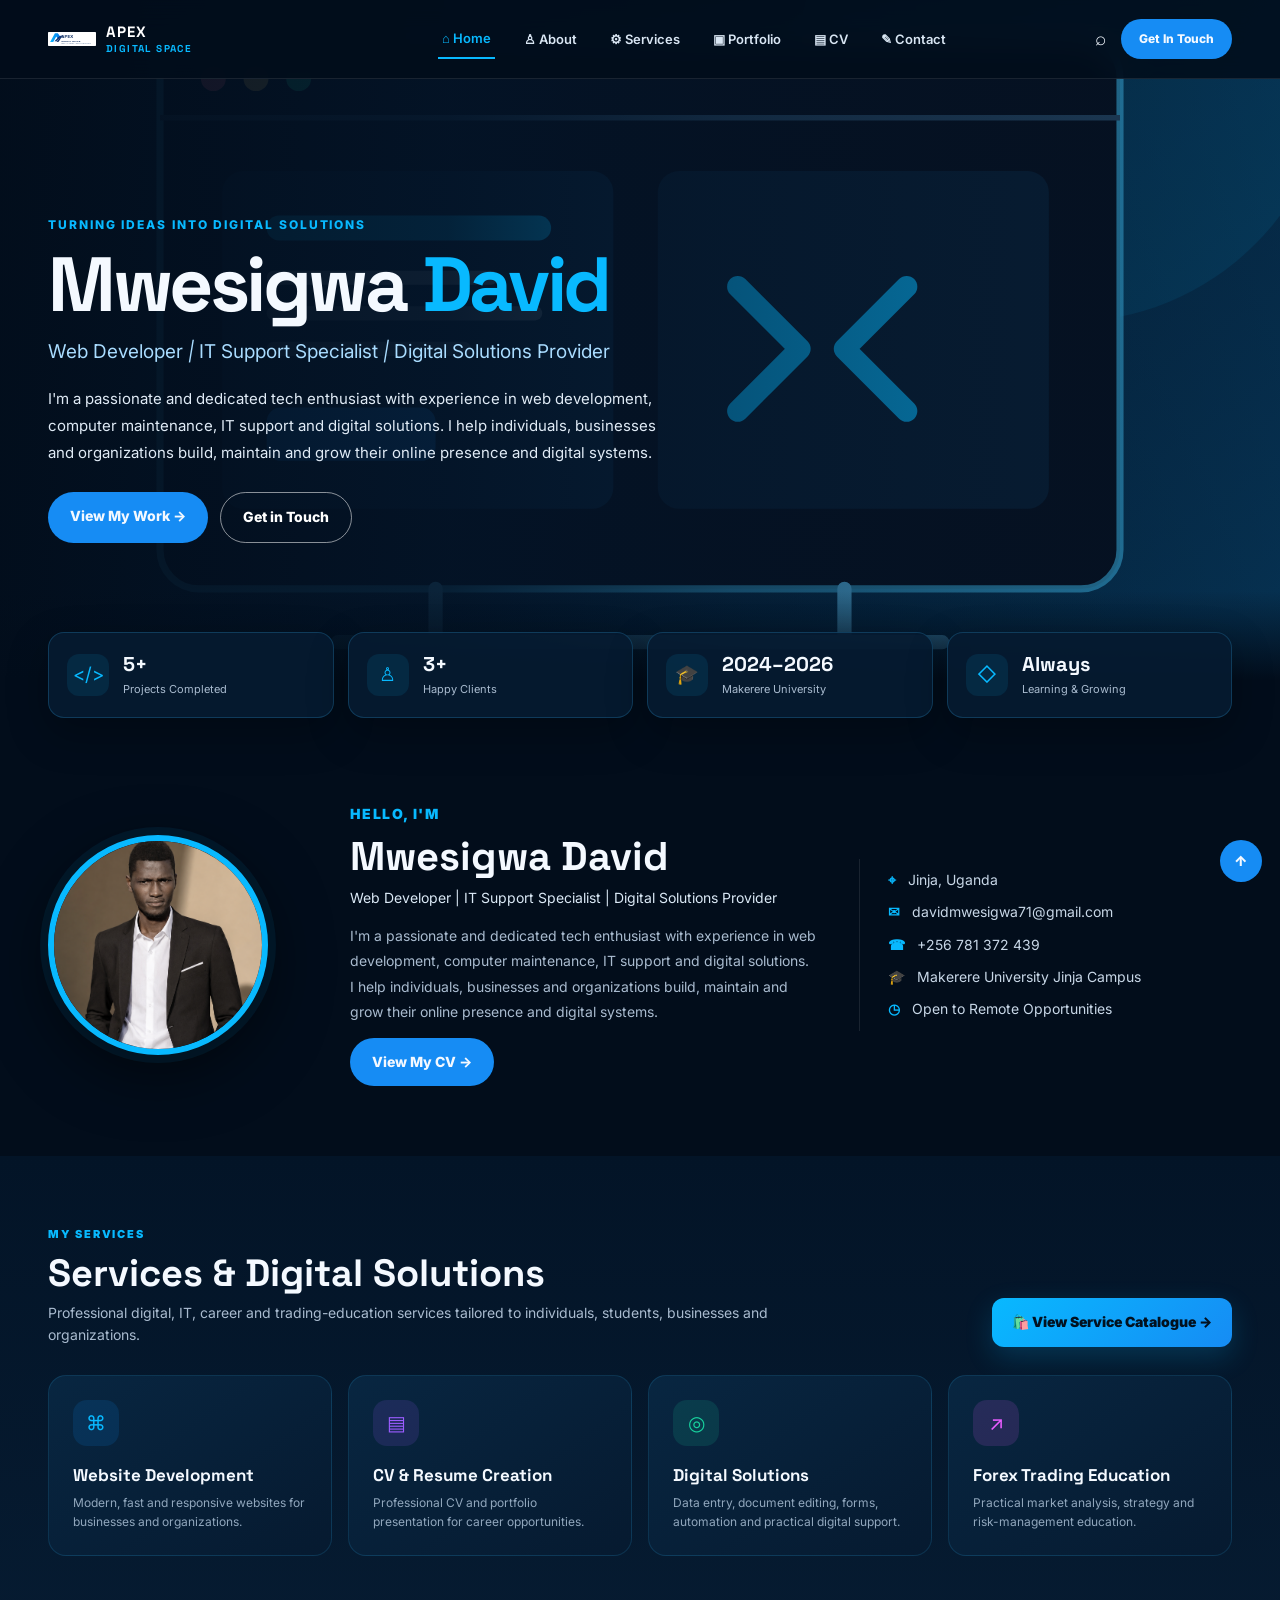
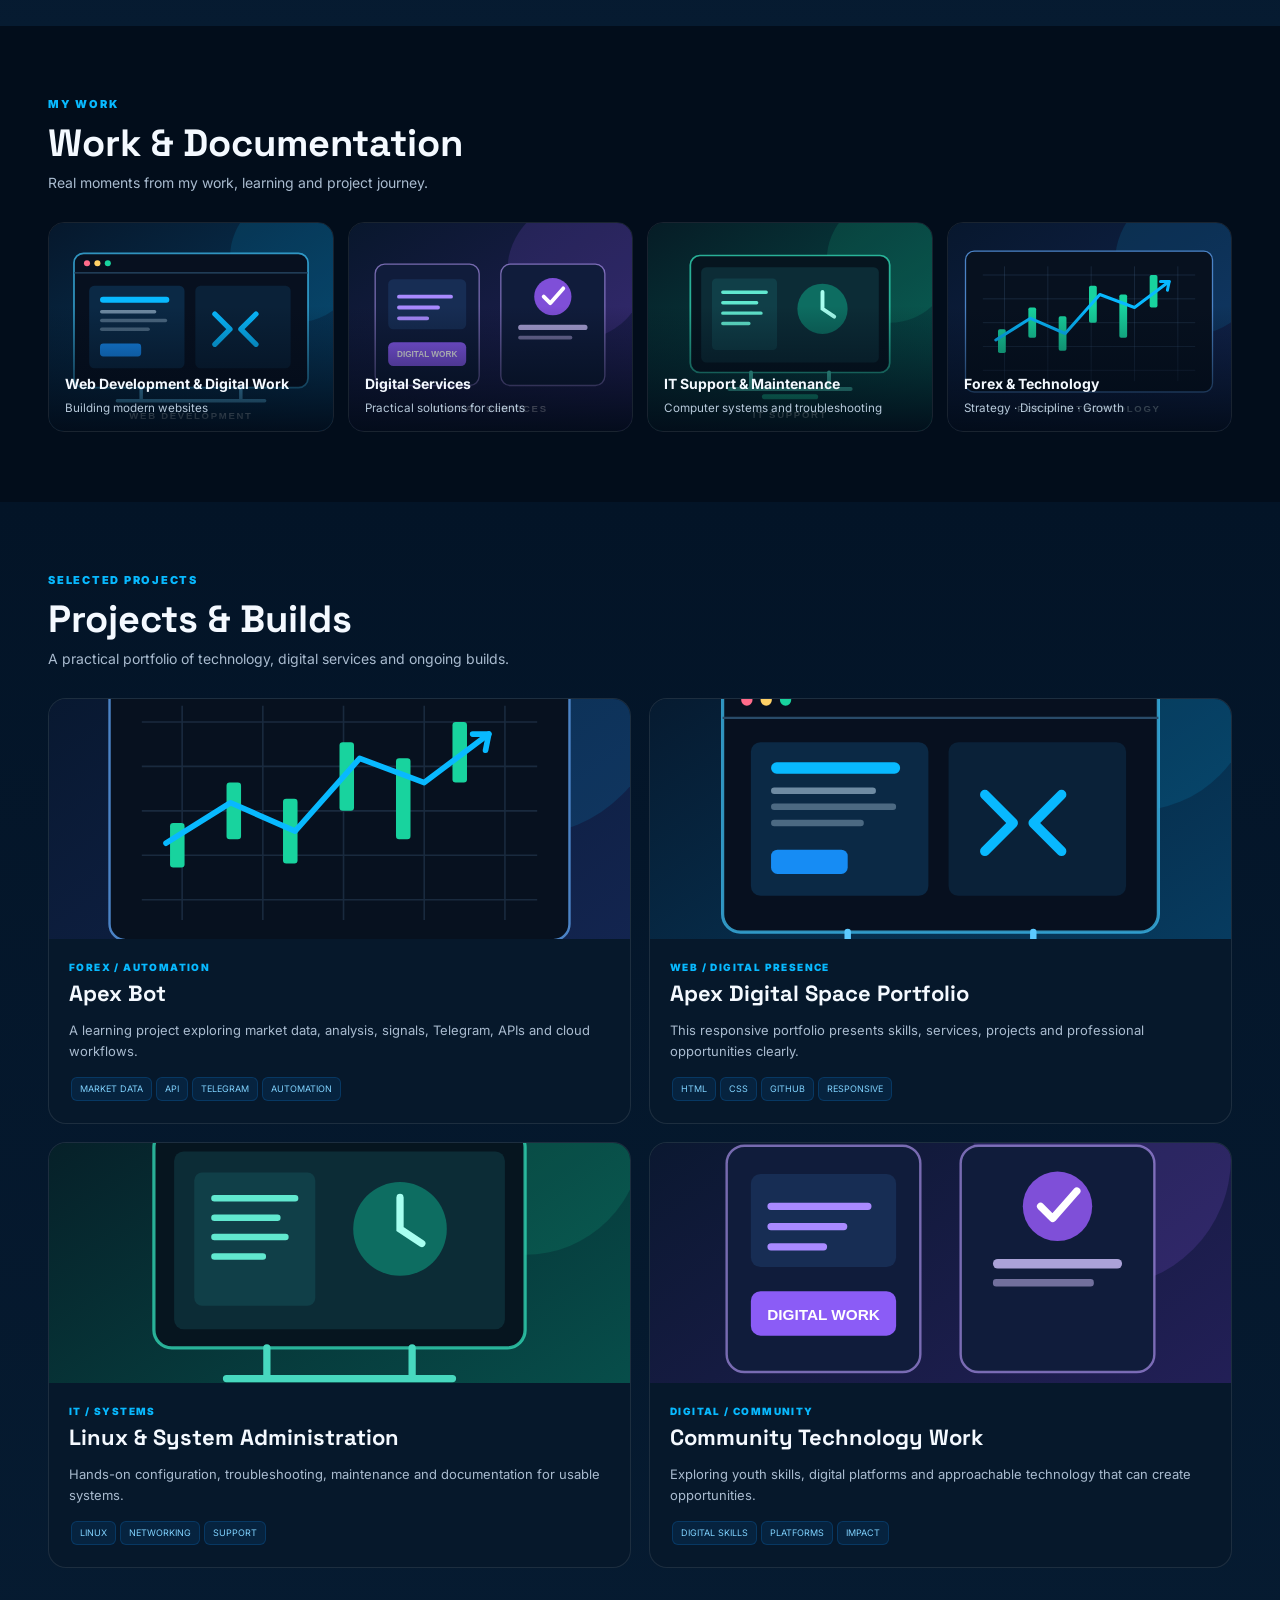
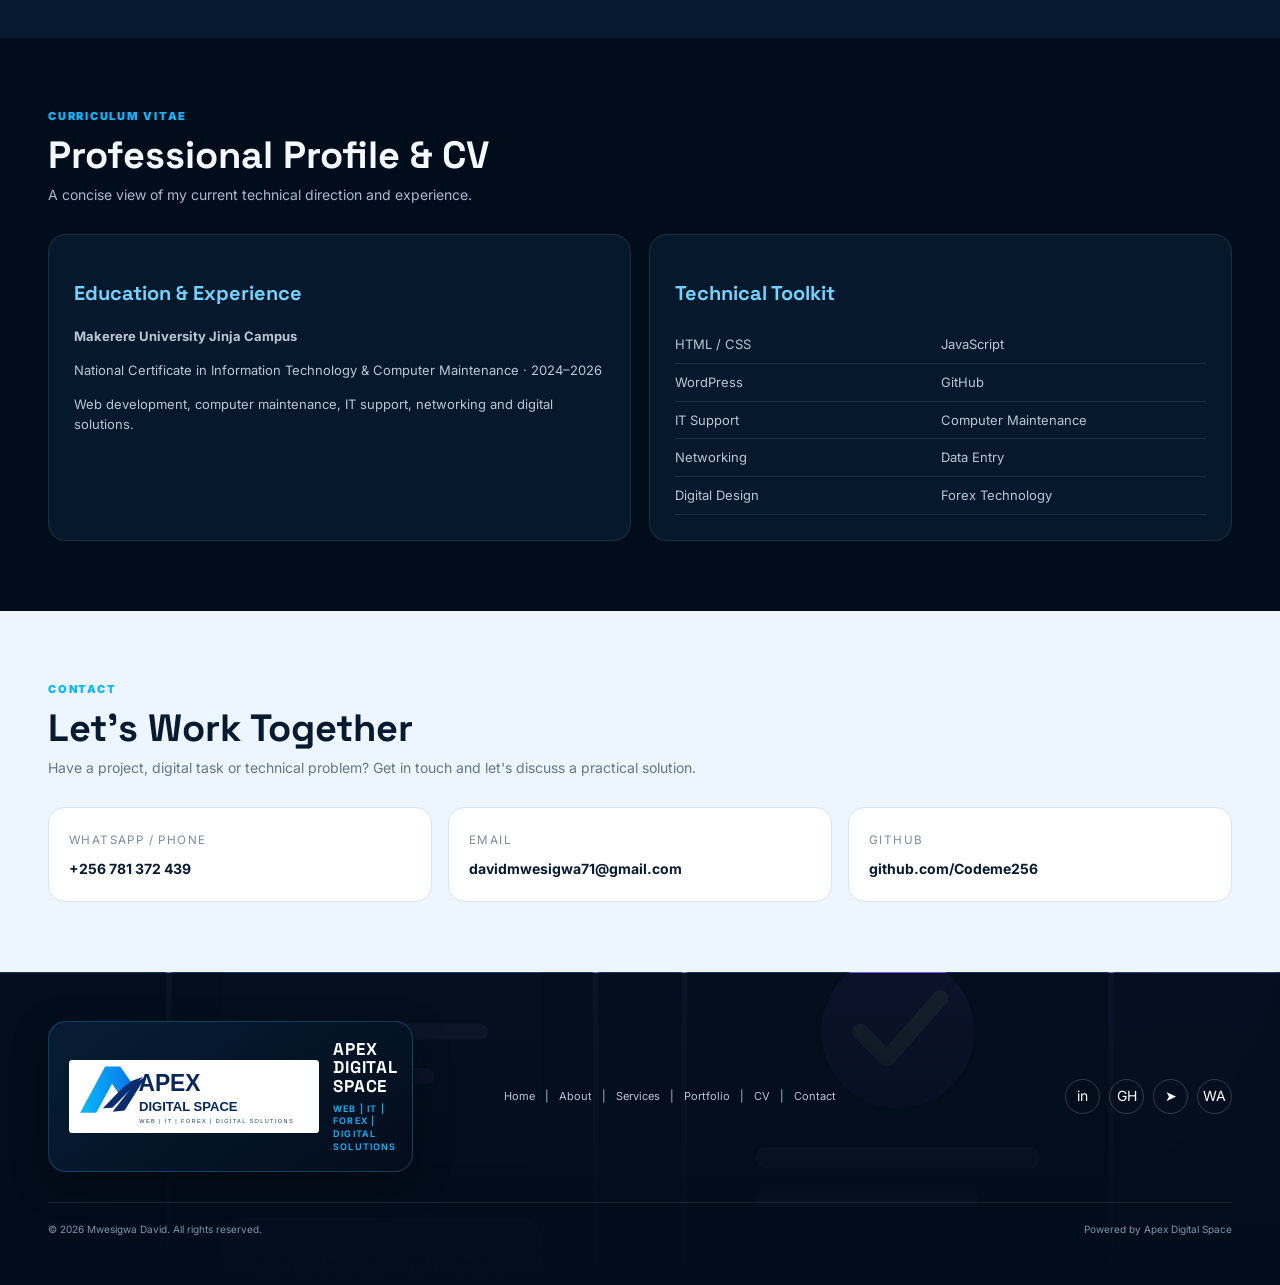
==== commit b681f9fd: "Fix portfolio image thumbnails and Work & Documentation gallery" ====
--- a/index.html
+++ b/index.html
@@ -13,7 +13,7 @@
 :root{--bg:#020d1b;--panel:#061a30;--panel2:#08223c;--cyan:#08b9ff;--blue:#168cf4;--white:#f4f9ff;--muted:#a9bbcf;--line:#ffffff18;--purple:#9b5cff;--green:#18d39e;--pink:#e85cff}
 *{box-sizing:border-box}html{scroll-behavior:smooth}body{margin:0;background:var(--bg);color:var(--white);font:14px/1.6 Inter,Arial,sans-serif}a{color:inherit;text-decoration:none}.wrap{width:min(1440px,100%);margin:auto;padding:0 48px}
 .nav{position:fixed;top:0;left:0;right:0;z-index:50;background:rgba(2,13,27,.88);backdrop-filter:blur(16px);border-bottom:1px solid var(--line)}.navin{height:78px;display:flex;align-items:center;justify-content:space-between}.brand{display:flex;align-items:center;gap:10px;min-width:245px}.brand img{width:48px;height:48px;object-fit:contain;display:block}.brand span{font:800 15px/1 "Space Grotesk";letter-spacing:.06em;color:#fff}.brand b{display:block;color:var(--cyan);font-size:10px;margin-top:5px;letter-spacing:.14em}.links{display:flex;align-items:center;gap:25px;color:#d9e6f3;font-weight:600;font-size:13px}.links a{padding:9px 4px}.links a:hover,.links a.active{color:var(--cyan)}.links a.active{border-bottom:2px solid var(--cyan)}.navRight{display:flex;align-items:center;gap:15px}.search{font-size:19px}.touch{background:var(--blue);padding:10px 18px;border-radius:24px;font-weight:800;font-size:12px}.menu{display:none;background:transparent;border:1px solid #ffffff40;color:#fff;border-radius:10px;padding:9px 13px;font-weight:800}
-.hero{position:relative;min-height:680px;overflow:hidden;background:#031326}.hero:before{content:"";position:absolute;inset:0;background:linear-gradient(90deg,#020d1bf5 0%,#031326e8 35%,#0313269c 57%,#03132645 100%),url("./assets/web-development.jpg") center/cover no-repeat}.hero:after{content:"";position:absolute;left:0;right:0;bottom:-1px;height:90px;background:linear-gradient(180deg,transparent,var(--bg));pointer-events:none}.heroIn{position:relative;z-index:2;min-height:680px;display:grid;grid-template-columns:minmax(0,1.1fr) minmax(350px,.9fr);align-items:center;padding-top:78px}.heroCopy{max-width:650px}.eyebrow{color:var(--cyan);font-weight:800;letter-spacing:.16em;font-size:12px}.hero h1{font:800 clamp(48px,6vw,82px)/.98 "Space Grotesk";margin:12px 0 15px;letter-spacing:-.045em}.hero h1 span{color:var(--cyan)}.roles{font-size:19px;color:#a9dcff;margin-bottom:18px}.hero p{max-width:610px;color:#e0ebf6;font-size:15px;line-height:1.8;margin:0 0 26px}.actions{display:flex;gap:12px;flex-wrap:wrap}.btn{display:inline-block;padding:13px 22px;border-radius:28px;font-weight:800}.primary{background:var(--blue)}.outline{border:1px solid #fff8;color:#fff}.heroVisual{display:flex;justify-content:flex-end}.heroBadge{width:330px;padding:18px;border:1px solid #5ccaff55;border-radius:22px;background:#03132699;backdrop-filter:blur(10px);box-shadow:0 25px 70px #0008}.heroBadge img{width:100%;height:190px;object-fit:cover;border-radius:14px}.heroBadge strong{display:block;margin-top:13px;font:700 20px "Space Grotesk"}.heroBadge small{color:#a9bbcf}.portraitMobile{display:none}
+.hero{position:relative;min-height:680px;overflow:hidden;background:#031326}.hero:before{content:"";position:absolute;inset:0;background:linear-gradient(90deg,#020d1bf5 0%,#031326e8 35%,#0313269c 57%,#03132645 100%),url("./assets/web-development-thumb.svg") center/cover no-repeat}.hero:after{content:"";position:absolute;left:0;right:0;bottom:-1px;height:90px;background:linear-gradient(180deg,transparent,var(--bg));pointer-events:none}.heroIn{position:relative;z-index:2;min-height:680px;display:grid;grid-template-columns:minmax(0,1.1fr) minmax(350px,.9fr);align-items:center;padding-top:78px}.heroCopy{max-width:650px}.eyebrow{color:var(--cyan);font-weight:800;letter-spacing:.16em;font-size:12px}.hero h1{font:800 clamp(48px,6vw,82px)/.98 "Space Grotesk";margin:12px 0 15px;letter-spacing:-.045em}.hero h1 span{color:var(--cyan)}.roles{font-size:19px;color:#a9dcff;margin-bottom:18px}.hero p{max-width:610px;color:#e0ebf6;font-size:15px;line-height:1.8;margin:0 0 26px}.actions{display:flex;gap:12px;flex-wrap:wrap}.btn{display:inline-block;padding:13px 22px;border-radius:28px;font-weight:800}.primary{background:var(--blue)}.outline{border:1px solid #fff8;color:#fff}.heroVisual{display:flex;justify-content:flex-end}.heroBadge{width:330px;padding:18px;border:1px solid #5ccaff55;border-radius:22px;background:#03132699;backdrop-filter:blur(10px);box-shadow:0 25px 70px #0008}.heroBadge img{width:100%;height:190px;object-fit:cover;border-radius:14px}.heroBadge strong{display:block;margin-top:13px;font:700 20px "Space Grotesk"}.heroBadge small{color:#a9bbcf}.portraitMobile{display:none}
 .stats{position:relative;z-index:5;margin-top:-48px}.statsGrid{display:grid;grid-template-columns:repeat(4,1fr);gap:14px}.stat{background:#061b31e8;border:1px solid #37baff35;border-radius:16px;padding:18px;display:flex;align-items:center;gap:14px;box-shadow:0 15px 40px #0004}.statIcon{width:42px;height:42px;display:grid;place-items:center;border-radius:12px;background:#08b9ff18;color:var(--cyan);font-size:19px}.stat b{display:block;font:800 20px "Space Grotesk"}.stat span{color:#a9bbcf;font-size:11px}
 .about{padding:85px 0 70px}.aboutGrid{display:grid;grid-template-columns:260px 1.25fr 1fr;gap:42px;align-items:center}.portrait{width:220px;height:220px;object-fit:cover;object-position:center 28%;border-radius:50%;overflow:hidden;border:6px solid var(--cyan);box-shadow:0 0 0 8px #08b9ff12,0 18px 60px #0008}.hello{color:var(--cyan);font-weight:900;letter-spacing:.1em}.about h2{font:700 40px "Space Grotesk";margin:5px 0}.role{color:#dbe9f6}.bio{color:var(--muted);line-height:1.8}.aboutInfo{border-left:1px solid var(--line);padding-left:28px}.aboutInfo p{margin:10px 0;color:#c8d7e7}.aboutInfo b{color:var(--cyan);margin-right:8px}
 .section{padding:70px 0}.section.alt{background:linear-gradient(180deg,#031427,#061b31)}.sectionHead{display:flex;justify-content:space-between;align-items:end;gap:20px;margin-bottom:28px}.eyebrow2{color:var(--cyan);font-size:11px;font-weight:900;letter-spacing:.16em}.section h2{font:700 38px "Space Grotesk";margin:5px 0}.desc{color:var(--muted);max-width:760px;margin:0}.view{color:var(--cyan);font-weight:800;white-space:nowrap}
@@ -22,7 +22,7 @@
 .projectsGrid{display:grid;grid-template-columns:repeat(2,1fr);gap:18px}.project{background:#06182b;border:1px solid var(--line);border-radius:18px;overflow:hidden}.project img{width:100%;height:240px;object-fit:cover}.pb{padding:20px}.type{color:var(--cyan);font-size:10px;font-weight:900;letter-spacing:.14em}.project h3{font:700 22px "Space Grotesk";margin:4px 0}.project p{color:var(--muted);font-size:13px}.tags span{display:inline-block;background:#0d8df51a;border:1px solid #0d8df533;color:#80d3ff;padding:4px 8px;border-radius:6px;font-size:9px;margin:2px}
 .cv{background:#020d1b}.cvGrid{display:grid;grid-template-columns:1fr 1fr;gap:18px}.cvCard{border:1px solid var(--line);background:#06182b;border-radius:18px;padding:25px}.cvCard h3{color:#6fd4ff;font:700 20px "Space Grotesk"}.cvCard p,.cvList{color:#b9c8d8;font-size:13px}.cvList{display:grid;grid-template-columns:1fr 1fr}.cvList div{padding:8px 0;border-bottom:1px solid var(--line)}
 .contact{background:#edf6ff;color:#071a30}.contact .desc{color:#64758a}.contactGrid{display:grid;grid-template-columns:repeat(3,1fr);gap:16px}.contactCard{background:#fff;border:1px solid #d5e4f0;border-radius:16px;padding:20px}.contactCard small{color:#7a8ba0;letter-spacing:.12em}.contactCard b{display:block;margin-top:8px}
-.footer{background:linear-gradient(180deg,rgba(2,13,27,.92),#020d1b),url("./assets/digital-work.jpg") center 45%/cover no-repeat;border-top:1px solid #18aef52a;padding:48px 0}.footerGrid{display:grid;grid-template-columns:1.2fr 1.5fr 1fr;gap:30px;align-items:center}.footerBrand{background:linear-gradient(145deg,#071d35,#020d1b);border:1px solid #22b9ff45;border-radius:18px;padding:18px 20px;display:inline-flex;align-items:center;gap:14px;box-shadow:0 12px 35px #0006}.footerLogo{width:250px;max-width:100%;height:auto;display:block}.footerBrandText{color:#fff;font:800 17px/1.1 "Space Grotesk";letter-spacing:.05em}.footerBrandText small{display:block;color:var(--cyan);font:600 9px/1.4 Inter;letter-spacing:.13em;margin-top:7px}.footerLinks{display:flex;justify-content:center;flex-wrap:wrap;gap:10px;color:#b9c8d8;font-size:11px}.footerLinks a:hover{color:var(--cyan)}.socials{display:flex;justify-content:flex-end;gap:9px}.social{width:35px;height:35px;border:1px solid #ffffff30;border-radius:50%;display:grid;place-items:center;color:#fff}.copy{grid-column:1/-1;border-top:1px solid var(--line);padding-top:18px;color:#8195aa;font-size:10px;display:flex;justify-content:space-between;gap:15px}.top{position:fixed;right:18px;bottom:18px;width:42px;height:42px;border-radius:50%;background:var(--blue);display:grid;place-items:center;z-index:20;font-weight:900}
+.footer{background:linear-gradient(180deg,rgba(2,13,27,.92),#020d1b),url("./assets/digital-services-thumb.svg") center 45%/cover no-repeat;border-top:1px solid #18aef52a;padding:48px 0}.footerGrid{display:grid;grid-template-columns:1.2fr 1.5fr 1fr;gap:30px;align-items:center}.footerBrand{background:linear-gradient(145deg,#071d35,#020d1b);border:1px solid #22b9ff45;border-radius:18px;padding:18px 20px;display:inline-flex;align-items:center;gap:14px;box-shadow:0 12px 35px #0006}.footerLogo{width:250px;max-width:100%;height:auto;display:block}.footerBrandText{color:#fff;font:800 17px/1.1 "Space Grotesk";letter-spacing:.05em}.footerBrandText small{display:block;color:var(--cyan);font:600 9px/1.4 Inter;letter-spacing:.13em;margin-top:7px}.footerLinks{display:flex;justify-content:center;flex-wrap:wrap;gap:10px;color:#b9c8d8;font-size:11px}.footerLinks a:hover{color:var(--cyan)}.socials{display:flex;justify-content:flex-end;gap:9px}.social{width:35px;height:35px;border:1px solid #ffffff30;border-radius:50%;display:grid;place-items:center;color:#fff}.copy{grid-column:1/-1;border-top:1px solid var(--line);padding-top:18px;color:#8195aa;font-size:10px;display:flex;justify-content:space-between;gap:15px}.top{position:fixed;right:18px;bottom:18px;width:42px;height:42px;border-radius:50%;background:var(--blue);display:grid;place-items:center;z-index:20;font-weight:900}
 @media(max-width:1050px){.wrap{padding:0 28px}.links{gap:14px}.navRight .search{display:none}.heroIn{grid-template-columns:1fr}.heroVisual{display:none}.statsGrid{grid-template-columns:repeat(2,1fr)}.aboutGrid{grid-template-columns:220px 1fr}.aboutInfo{grid-column:2}.servicesGrid{grid-template-columns:repeat(2,1fr)}.workGrid{grid-template-columns:repeat(2,1fr)}.footerGrid{grid-template-columns:1fr 1fr}.socials{justify-content:flex-start}}
 @media(max-width:760px){.wrap{padding:0 18px}.navin{height:68px}.links{display:none;position:absolute;top:68px;left:14px;right:14px;background:#031326f8;border:1px solid #ffffff18;border-radius:16px;padding:14px;flex-direction:column;align-items:stretch;gap:4px;box-shadow:0 20px 50px #0008}.links.open{display:flex}.links a{padding:11px 13px;border-radius:9px}.links a.active{border:0;background:#0d8df51c}.brand{min-width:0}.brand img{width:42px;height:42px}.brand span{font-size:13px}.brand b{font-size:8px}.navRight{gap:8px}.touch{display:none}.menu{display:block}.hero{min-height:680px}.heroIn{min-height:680px;padding-top:95px}.hero h1{font-size:clamp(42px,12vw,64px)}.roles{font-size:15px;line-height:1.7}.hero p{font-size:13px;line-height:1.8}.stats{margin-top:-30px}.statsGrid{grid-template-columns:1fr 1fr}.stat{padding:13px;gap:9px}.statIcon{width:36px;height:36px}.stat b{font-size:16px}.stat span{font-size:9px}.about{padding:60px 0}.aboutGrid{grid-template-columns:1fr;text-align:center;gap:24px}.portrait{width:170px;height:170px;margin:auto}.about h2{font-size:32px}.aboutInfo{grid-column:auto;border-left:0;border-top:1px solid var(--line);padding:18px 0 0;text-align:left}.section{padding:55px 0}.sectionHead{display:block}.view{display:inline-block;margin-top:10px}.section h2{font-size:30px}.servicesGrid,.workGrid,.projectsGrid,.cvGrid,.contactGrid{grid-template-columns:1fr}.service{min-height:145px}.work{height:230px}.project img{height:210px}.cvList{grid-template-columns:1fr 1fr}.footerGrid{grid-template-columns:1fr;text-align:center}.footerLogo{margin:auto}.socials{justify-content:center}.copy{display:block;text-align:center;line-height:1.8}}
  .catalogueButtonWrap{display:flex;justify-content:flex-end}.catalogueButton{display:inline-flex;align-items:center;gap:8px;background:linear-gradient(135deg,var(--cyan),var(--blue));color:#02111f;padding:13px 20px;border-radius:12px;font-weight:900;box-shadow:0 10px 28px #08b9ff30;transition:transform .2s,box-shadow .2s}.catalogueButton:hover{transform:translateY(-2px);box-shadow:0 14px 34px #08b9ff45}.catalogueButton:focus-visible{outline:2px solid #fff;outline-offset:3px}@media(max-width:760px){.catalogueButtonWrap{justify-content:flex-start;margin-top:14px}.catalogueButton{width:100%;justify-content:center}}.heroBanner{background-image:linear-gradient(90deg,rgba(2,13,27,.96),rgba(3,19,38,.74),rgba(8,141,245,.18)),radial-gradient(circle at 80% 20%,rgba(8,185,255,.22),transparent 38%),linear-gradient(135deg,#020d1b,#061b31 55%,#082641)}.imageCard img{image-rendering:auto;object-fit:cover}
@@ -86,19 +86,19 @@
 <section class="section"><div class="wrap">
 <div class="sectionHead"><div><div class="eyebrow2">MY WORK</div><h2>Work & Documentation</h2><p class="desc">Real moments from my work, learning and project journey.</p></div></div>
 <div class="workGrid">
-<div class="work"><img src="./assets/web-development.jpg" alt="Website development workspace" loading="lazy"><div class="cap"><b>Web Development & Digital Work</b><small>Building modern websites</small></div></div>
-<div class="work"><img src="./assets/digital-work.jpg" alt="Digital work and online services" loading="lazy"><div class="cap"><b>Digital Services</b><small>Practical solutions for clients</small></div></div>
-<div class="work"><img src="./assets/it-support.jpg" alt="IT support and computer maintenance" loading="lazy"><div class="cap"><b>IT Support & Maintenance</b><small>Computer systems and troubleshooting</small></div></div>
-<div class="work"><img src="./assets/forex-analysis.jpg" alt="Forex market analysis workspace" loading="lazy"><div class="cap"><b>Forex & Technology</b><small>Strategy · Discipline · Growth</small></div></div>
+<div class="work"><img src="./assets/web-development-thumb.svg" alt="Website development workspace" loading="lazy"><div class="cap"><b>Web Development & Digital Work</b><small>Building modern websites</small></div></div>
+<div class="work"><img src="./assets/digital-services-thumb.svg" alt="Digital work and online services" loading="lazy"><div class="cap"><b>Digital Services</b><small>Practical solutions for clients</small></div></div>
+<div class="work"><img src="./assets/it-support-thumb.svg" alt="IT support and computer maintenance" loading="lazy"><div class="cap"><b>IT Support & Maintenance</b><small>Computer systems and troubleshooting</small></div></div>
+<div class="work"><img src="./assets/forex-technology-thumb.svg" alt="Forex market analysis workspace" loading="lazy"><div class="cap"><b>Forex & Technology</b><small>Strategy · Discipline · Growth</small></div></div>
 </div></div></section>
 
 <section class="section alt" id="projects"><div class="wrap">
 <div class="sectionHead"><div><div class="eyebrow2">SELECTED PROJECTS</div><h2>Projects & Builds</h2><p class="desc">A practical portfolio of technology, digital services and ongoing builds.</p></div></div>
 <div class="projectsGrid">
-<article class="project"><img src="./assets/forex-analysis.jpg" alt="Apex Bot market analysis workspace" loading="lazy"><div class="pb"><div class="type">FOREX / AUTOMATION</div><h3>Apex Bot</h3><p>A learning project exploring market data, analysis, signals, Telegram, APIs and cloud workflows.</p><div class="tags"><span>MARKET DATA</span><span>API</span><span>TELEGRAM</span><span>AUTOMATION</span></div></div></article>
-<article class="project"><img src="./assets/web-development.jpg" alt="Apex Digital Space website development" loading="lazy"><div class="pb"><div class="type">WEB / DIGITAL PRESENCE</div><h3>Apex Digital Space Portfolio</h3><p>This responsive portfolio presents skills, services, projects and professional opportunities clearly.</p><div class="tags"><span>HTML</span><span>CSS</span><span>GITHUB</span><span>RESPONSIVE</span></div></div></article>
-<article class="project"><img src="./assets/it-support.jpg" alt="IT systems and computer maintenance" loading="lazy"><div class="pb"><div class="type">IT / SYSTEMS</div><h3>Linux & System Administration</h3><p>Hands-on configuration, troubleshooting, maintenance and documentation for usable systems.</p><div class="tags"><span>LINUX</span><span>NETWORKING</span><span>SUPPORT</span></div></div></article>
-<article class="project"><img src="./assets/digital-work.jpg" alt="Community digital technology work" loading="lazy"><div class="pb"><div class="type">DIGITAL / COMMUNITY</div><h3>Community Technology Work</h3><p>Exploring youth skills, digital platforms and approachable technology that can create opportunities.</p><div class="tags"><span>DIGITAL SKILLS</span><span>PLATFORMS</span><span>IMPACT</span></div></div></article>
+<article class="project"><img src="./assets/forex-technology-thumb.svg" alt="Apex Bot market analysis workspace" loading="lazy"><div class="pb"><div class="type">FOREX / AUTOMATION</div><h3>Apex Bot</h3><p>A learning project exploring market data, analysis, signals, Telegram, APIs and cloud workflows.</p><div class="tags"><span>MARKET DATA</span><span>API</span><span>TELEGRAM</span><span>AUTOMATION</span></div></div></article>
+<article class="project"><img src="./assets/web-development-thumb.svg" alt="Apex Digital Space website development" loading="lazy"><div class="pb"><div class="type">WEB / DIGITAL PRESENCE</div><h3>Apex Digital Space Portfolio</h3><p>This responsive portfolio presents skills, services, projects and professional opportunities clearly.</p><div class="tags"><span>HTML</span><span>CSS</span><span>GITHUB</span><span>RESPONSIVE</span></div></div></article>
+<article class="project"><img src="./assets/it-support-thumb.svg" alt="IT systems and computer maintenance" loading="lazy"><div class="pb"><div class="type">IT / SYSTEMS</div><h3>Linux & System Administration</h3><p>Hands-on configuration, troubleshooting, maintenance and documentation for usable systems.</p><div class="tags"><span>LINUX</span><span>NETWORKING</span><span>SUPPORT</span></div></div></article>
+<article class="project"><img src="./assets/digital-services-thumb.svg" alt="Community digital technology work" loading="lazy"><div class="pb"><div class="type">DIGITAL / COMMUNITY</div><h3>Community Technology Work</h3><p>Exploring youth skills, digital platforms and approachable technology that can create opportunities.</p><div class="tags"><span>DIGITAL SKILLS</span><span>PLATFORMS</span><span>IMPACT</span></div></div></article>
 </div></div></section>
 
 <section class="section cv" id="cv"><div class="wrap">
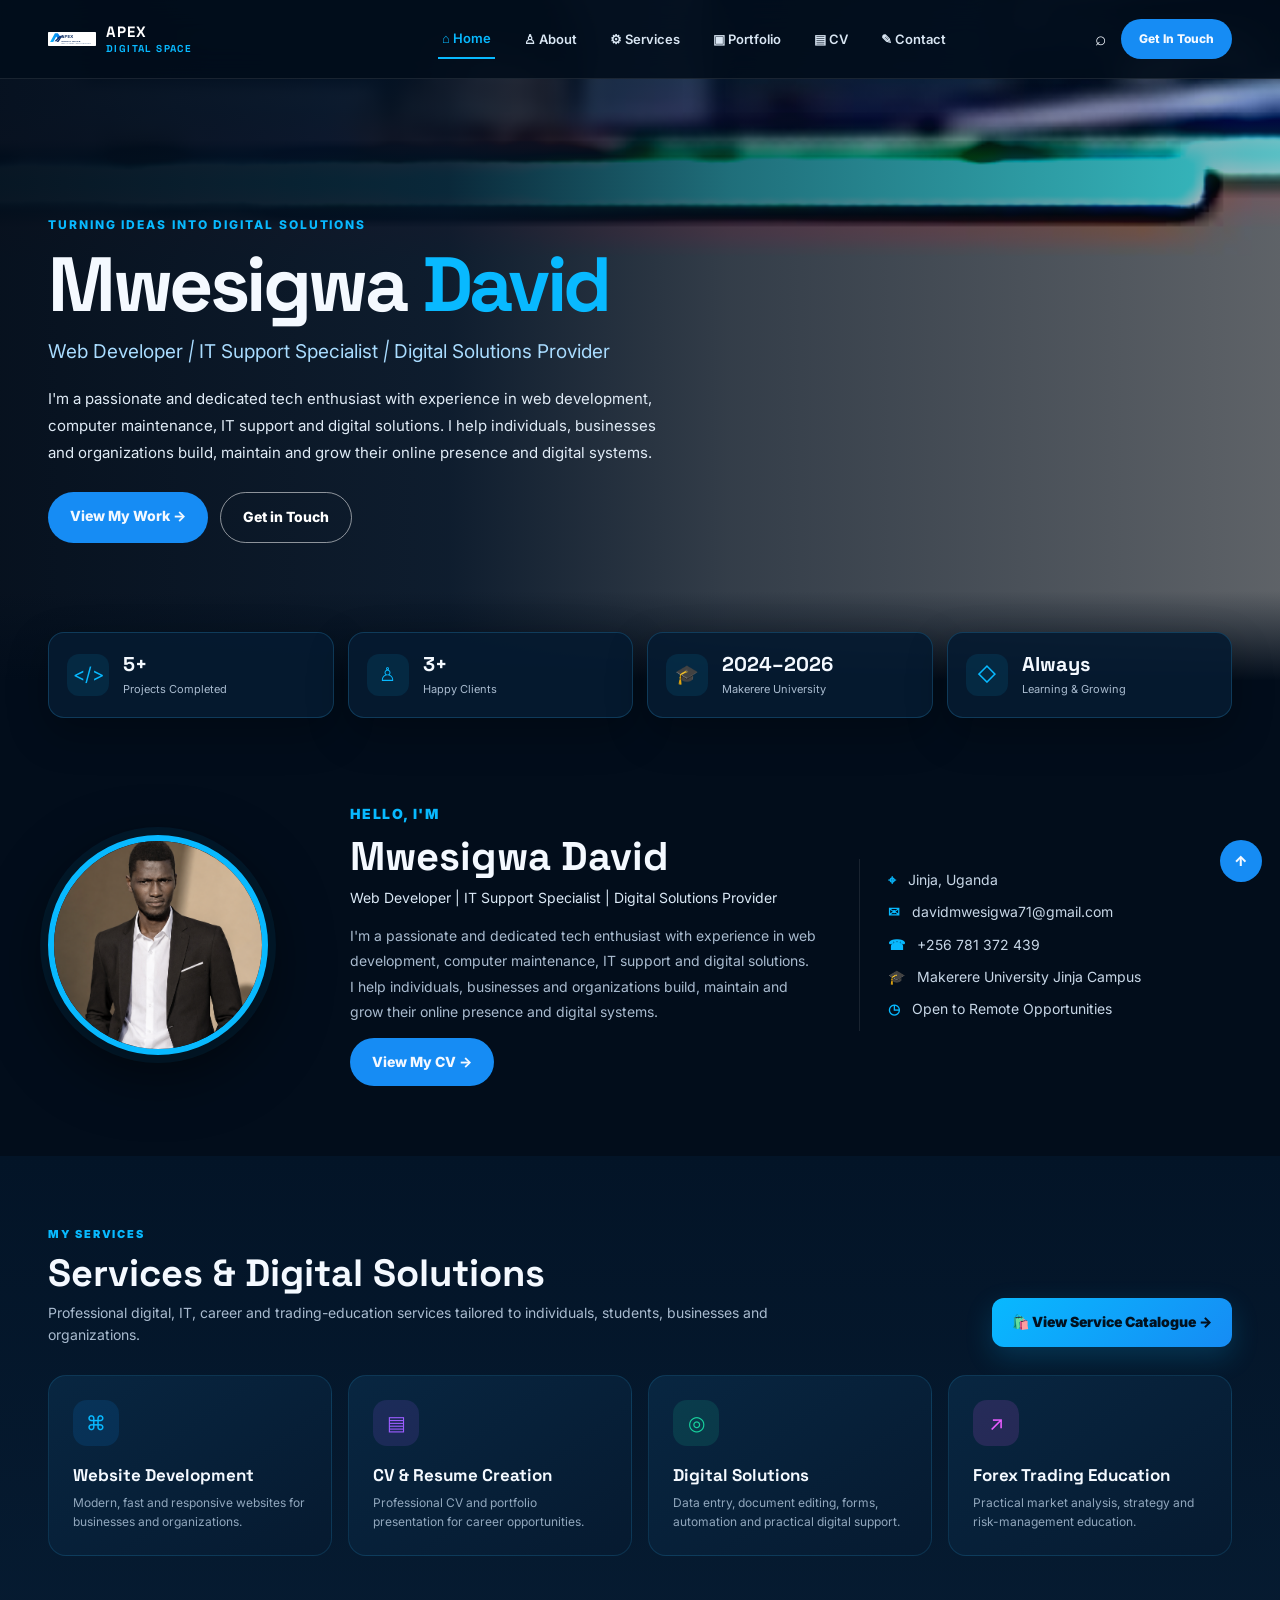
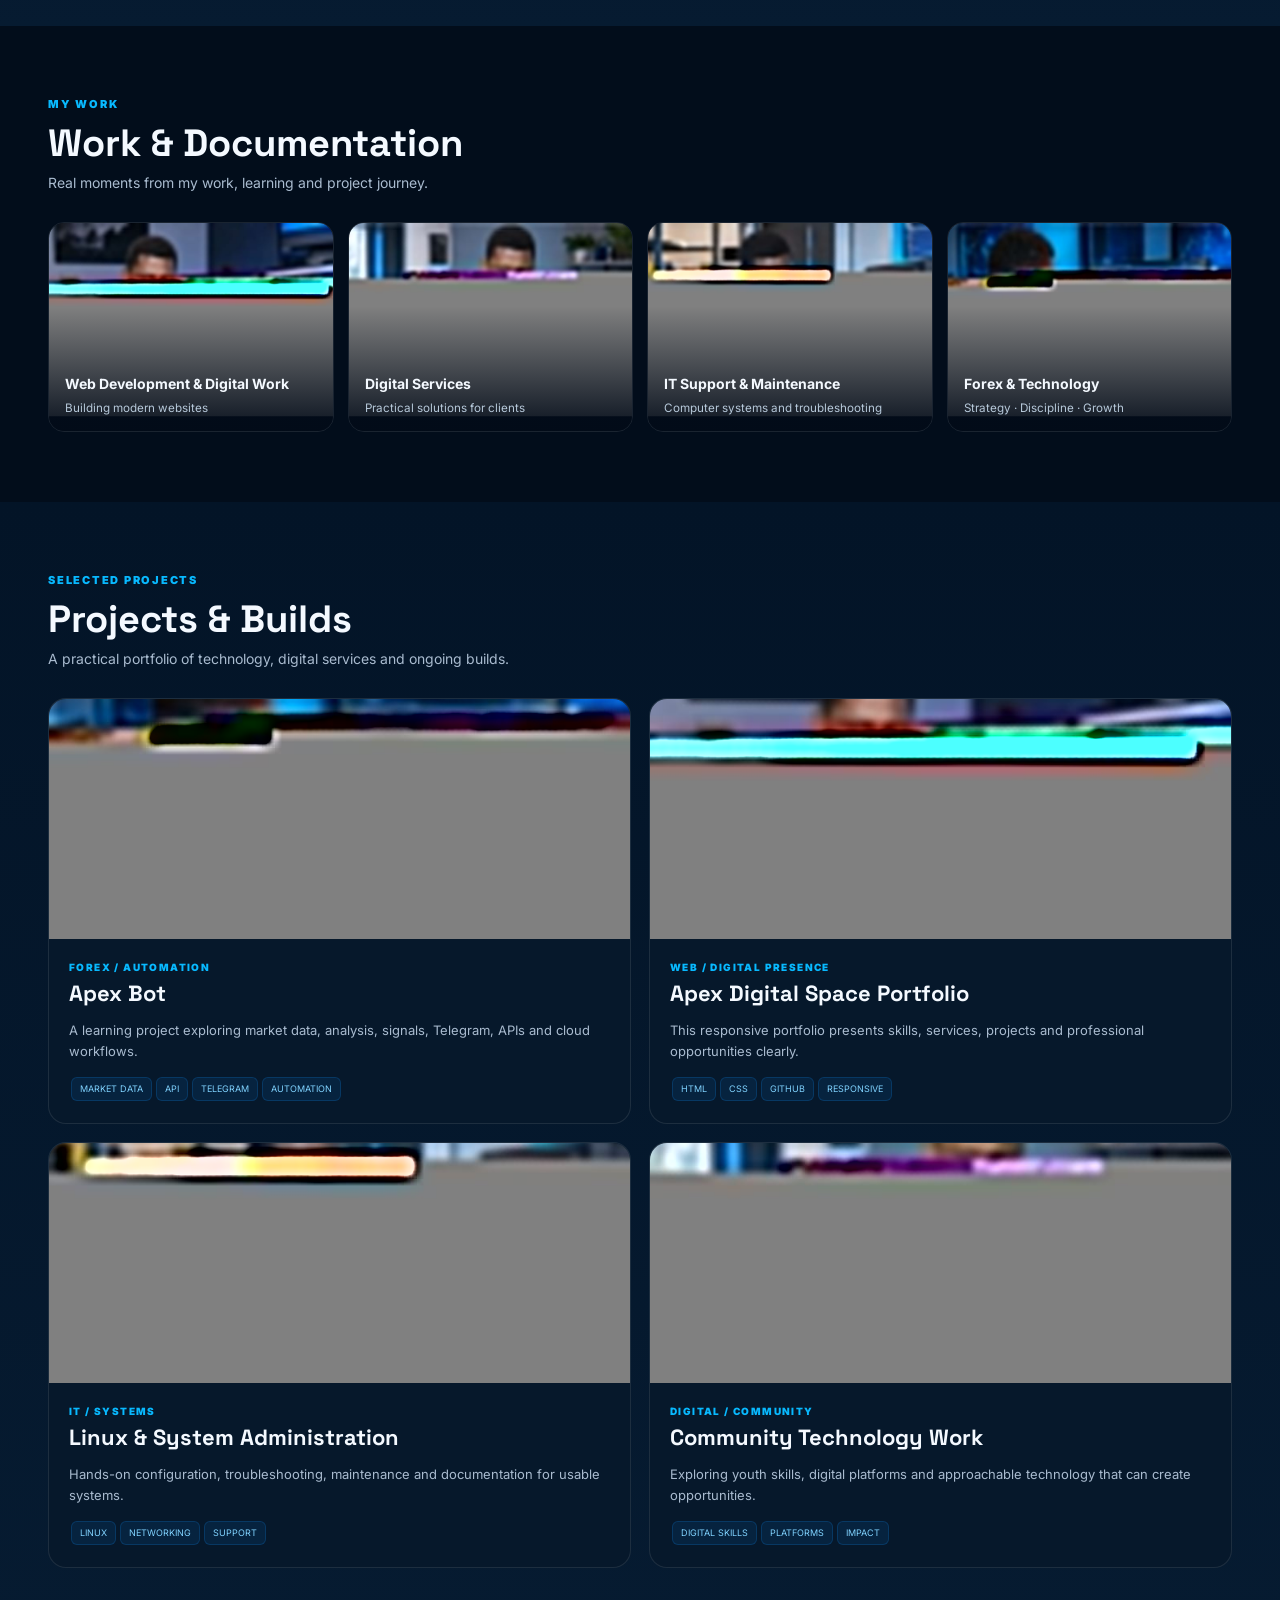
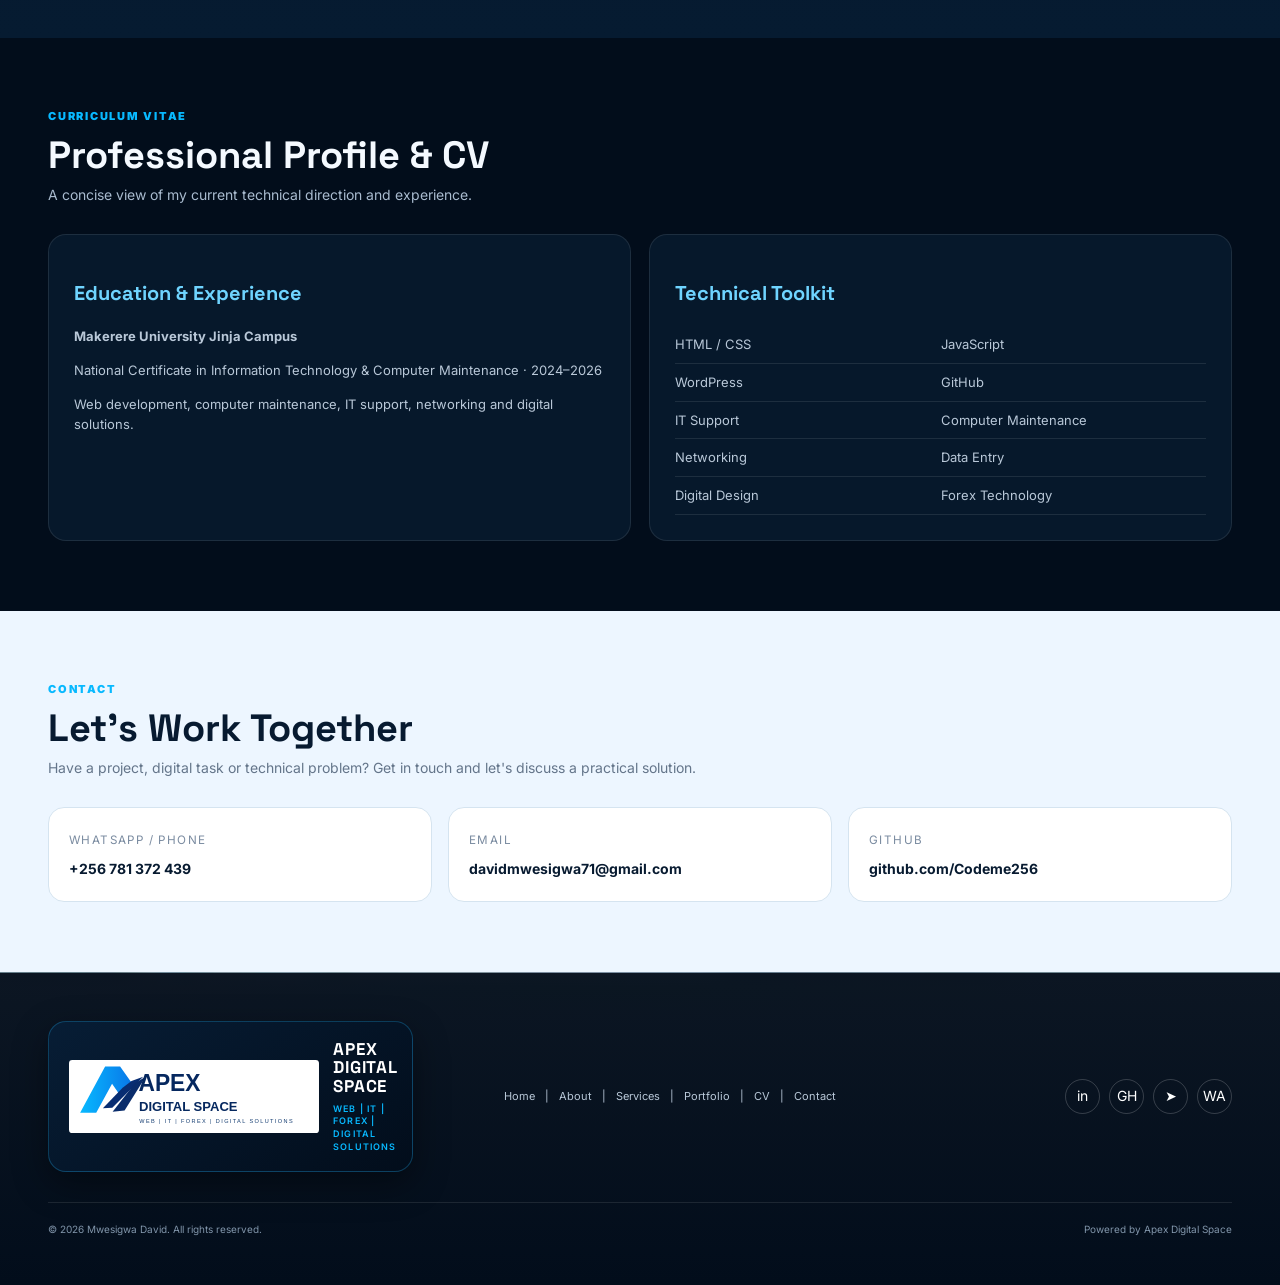
==== commit 222453f7: "Use the realistic portfolio photos from the image assets" ====
--- a/index.html
+++ b/index.html
@@ -13,7 +13,7 @@
 :root{--bg:#020d1b;--panel:#061a30;--panel2:#08223c;--cyan:#08b9ff;--blue:#168cf4;--white:#f4f9ff;--muted:#a9bbcf;--line:#ffffff18;--purple:#9b5cff;--green:#18d39e;--pink:#e85cff}
 *{box-sizing:border-box}html{scroll-behavior:smooth}body{margin:0;background:var(--bg);color:var(--white);font:14px/1.6 Inter,Arial,sans-serif}a{color:inherit;text-decoration:none}.wrap{width:min(1440px,100%);margin:auto;padding:0 48px}
 .nav{position:fixed;top:0;left:0;right:0;z-index:50;background:rgba(2,13,27,.88);backdrop-filter:blur(16px);border-bottom:1px solid var(--line)}.navin{height:78px;display:flex;align-items:center;justify-content:space-between}.brand{display:flex;align-items:center;gap:10px;min-width:245px}.brand img{width:48px;height:48px;object-fit:contain;display:block}.brand span{font:800 15px/1 "Space Grotesk";letter-spacing:.06em;color:#fff}.brand b{display:block;color:var(--cyan);font-size:10px;margin-top:5px;letter-spacing:.14em}.links{display:flex;align-items:center;gap:25px;color:#d9e6f3;font-weight:600;font-size:13px}.links a{padding:9px 4px}.links a:hover,.links a.active{color:var(--cyan)}.links a.active{border-bottom:2px solid var(--cyan)}.navRight{display:flex;align-items:center;gap:15px}.search{font-size:19px}.touch{background:var(--blue);padding:10px 18px;border-radius:24px;font-weight:800;font-size:12px}.menu{display:none;background:transparent;border:1px solid #ffffff40;color:#fff;border-radius:10px;padding:9px 13px;font-weight:800}
-.hero{position:relative;min-height:680px;overflow:hidden;background:#031326}.hero:before{content:"";position:absolute;inset:0;background:linear-gradient(90deg,#020d1bf5 0%,#031326e8 35%,#0313269c 57%,#03132645 100%),url("./assets/web-development-thumb.svg") center/cover no-repeat}.hero:after{content:"";position:absolute;left:0;right:0;bottom:-1px;height:90px;background:linear-gradient(180deg,transparent,var(--bg));pointer-events:none}.heroIn{position:relative;z-index:2;min-height:680px;display:grid;grid-template-columns:minmax(0,1.1fr) minmax(350px,.9fr);align-items:center;padding-top:78px}.heroCopy{max-width:650px}.eyebrow{color:var(--cyan);font-weight:800;letter-spacing:.16em;font-size:12px}.hero h1{font:800 clamp(48px,6vw,82px)/.98 "Space Grotesk";margin:12px 0 15px;letter-spacing:-.045em}.hero h1 span{color:var(--cyan)}.roles{font-size:19px;color:#a9dcff;margin-bottom:18px}.hero p{max-width:610px;color:#e0ebf6;font-size:15px;line-height:1.8;margin:0 0 26px}.actions{display:flex;gap:12px;flex-wrap:wrap}.btn{display:inline-block;padding:13px 22px;border-radius:28px;font-weight:800}.primary{background:var(--blue)}.outline{border:1px solid #fff8;color:#fff}.heroVisual{display:flex;justify-content:flex-end}.heroBadge{width:330px;padding:18px;border:1px solid #5ccaff55;border-radius:22px;background:#03132699;backdrop-filter:blur(10px);box-shadow:0 25px 70px #0008}.heroBadge img{width:100%;height:190px;object-fit:cover;border-radius:14px}.heroBadge strong{display:block;margin-top:13px;font:700 20px "Space Grotesk"}.heroBadge small{color:#a9bbcf}.portraitMobile{display:none}
+.hero{position:relative;min-height:680px;overflow:hidden;background:#031326}.hero:before{content:"";position:absolute;inset:0;background:linear-gradient(90deg,#020d1bf5 0%,#031326e8 35%,#0313269c 57%,#03132645 100%),url("./assets/web-development.jpg") center/cover no-repeat}.hero:after{content:"";position:absolute;left:0;right:0;bottom:-1px;height:90px;background:linear-gradient(180deg,transparent,var(--bg));pointer-events:none}.heroIn{position:relative;z-index:2;min-height:680px;display:grid;grid-template-columns:minmax(0,1.1fr) minmax(350px,.9fr);align-items:center;padding-top:78px}.heroCopy{max-width:650px}.eyebrow{color:var(--cyan);font-weight:800;letter-spacing:.16em;font-size:12px}.hero h1{font:800 clamp(48px,6vw,82px)/.98 "Space Grotesk";margin:12px 0 15px;letter-spacing:-.045em}.hero h1 span{color:var(--cyan)}.roles{font-size:19px;color:#a9dcff;margin-bottom:18px}.hero p{max-width:610px;color:#e0ebf6;font-size:15px;line-height:1.8;margin:0 0 26px}.actions{display:flex;gap:12px;flex-wrap:wrap}.btn{display:inline-block;padding:13px 22px;border-radius:28px;font-weight:800}.primary{background:var(--blue)}.outline{border:1px solid #fff8;color:#fff}.heroVisual{display:flex;justify-content:flex-end}.heroBadge{width:330px;padding:18px;border:1px solid #5ccaff55;border-radius:22px;background:#03132699;backdrop-filter:blur(10px);box-shadow:0 25px 70px #0008}.heroBadge img{width:100%;height:190px;object-fit:cover;border-radius:14px}.heroBadge strong{display:block;margin-top:13px;font:700 20px "Space Grotesk"}.heroBadge small{color:#a9bbcf}.portraitMobile{display:none}
 .stats{position:relative;z-index:5;margin-top:-48px}.statsGrid{display:grid;grid-template-columns:repeat(4,1fr);gap:14px}.stat{background:#061b31e8;border:1px solid #37baff35;border-radius:16px;padding:18px;display:flex;align-items:center;gap:14px;box-shadow:0 15px 40px #0004}.statIcon{width:42px;height:42px;display:grid;place-items:center;border-radius:12px;background:#08b9ff18;color:var(--cyan);font-size:19px}.stat b{display:block;font:800 20px "Space Grotesk"}.stat span{color:#a9bbcf;font-size:11px}
 .about{padding:85px 0 70px}.aboutGrid{display:grid;grid-template-columns:260px 1.25fr 1fr;gap:42px;align-items:center}.portrait{width:220px;height:220px;object-fit:cover;object-position:center 28%;border-radius:50%;overflow:hidden;border:6px solid var(--cyan);box-shadow:0 0 0 8px #08b9ff12,0 18px 60px #0008}.hello{color:var(--cyan);font-weight:900;letter-spacing:.1em}.about h2{font:700 40px "Space Grotesk";margin:5px 0}.role{color:#dbe9f6}.bio{color:var(--muted);line-height:1.8}.aboutInfo{border-left:1px solid var(--line);padding-left:28px}.aboutInfo p{margin:10px 0;color:#c8d7e7}.aboutInfo b{color:var(--cyan);margin-right:8px}
 .section{padding:70px 0}.section.alt{background:linear-gradient(180deg,#031427,#061b31)}.sectionHead{display:flex;justify-content:space-between;align-items:end;gap:20px;margin-bottom:28px}.eyebrow2{color:var(--cyan);font-size:11px;font-weight:900;letter-spacing:.16em}.section h2{font:700 38px "Space Grotesk";margin:5px 0}.desc{color:var(--muted);max-width:760px;margin:0}.view{color:var(--cyan);font-weight:800;white-space:nowrap}
@@ -22,7 +22,7 @@
 .projectsGrid{display:grid;grid-template-columns:repeat(2,1fr);gap:18px}.project{background:#06182b;border:1px solid var(--line);border-radius:18px;overflow:hidden}.project img{width:100%;height:240px;object-fit:cover}.pb{padding:20px}.type{color:var(--cyan);font-size:10px;font-weight:900;letter-spacing:.14em}.project h3{font:700 22px "Space Grotesk";margin:4px 0}.project p{color:var(--muted);font-size:13px}.tags span{display:inline-block;background:#0d8df51a;border:1px solid #0d8df533;color:#80d3ff;padding:4px 8px;border-radius:6px;font-size:9px;margin:2px}
 .cv{background:#020d1b}.cvGrid{display:grid;grid-template-columns:1fr 1fr;gap:18px}.cvCard{border:1px solid var(--line);background:#06182b;border-radius:18px;padding:25px}.cvCard h3{color:#6fd4ff;font:700 20px "Space Grotesk"}.cvCard p,.cvList{color:#b9c8d8;font-size:13px}.cvList{display:grid;grid-template-columns:1fr 1fr}.cvList div{padding:8px 0;border-bottom:1px solid var(--line)}
 .contact{background:#edf6ff;color:#071a30}.contact .desc{color:#64758a}.contactGrid{display:grid;grid-template-columns:repeat(3,1fr);gap:16px}.contactCard{background:#fff;border:1px solid #d5e4f0;border-radius:16px;padding:20px}.contactCard small{color:#7a8ba0;letter-spacing:.12em}.contactCard b{display:block;margin-top:8px}
-.footer{background:linear-gradient(180deg,rgba(2,13,27,.92),#020d1b),url("./assets/digital-services-thumb.svg") center 45%/cover no-repeat;border-top:1px solid #18aef52a;padding:48px 0}.footerGrid{display:grid;grid-template-columns:1.2fr 1.5fr 1fr;gap:30px;align-items:center}.footerBrand{background:linear-gradient(145deg,#071d35,#020d1b);border:1px solid #22b9ff45;border-radius:18px;padding:18px 20px;display:inline-flex;align-items:center;gap:14px;box-shadow:0 12px 35px #0006}.footerLogo{width:250px;max-width:100%;height:auto;display:block}.footerBrandText{color:#fff;font:800 17px/1.1 "Space Grotesk";letter-spacing:.05em}.footerBrandText small{display:block;color:var(--cyan);font:600 9px/1.4 Inter;letter-spacing:.13em;margin-top:7px}.footerLinks{display:flex;justify-content:center;flex-wrap:wrap;gap:10px;color:#b9c8d8;font-size:11px}.footerLinks a:hover{color:var(--cyan)}.socials{display:flex;justify-content:flex-end;gap:9px}.social{width:35px;height:35px;border:1px solid #ffffff30;border-radius:50%;display:grid;place-items:center;color:#fff}.copy{grid-column:1/-1;border-top:1px solid var(--line);padding-top:18px;color:#8195aa;font-size:10px;display:flex;justify-content:space-between;gap:15px}.top{position:fixed;right:18px;bottom:18px;width:42px;height:42px;border-radius:50%;background:var(--blue);display:grid;place-items:center;z-index:20;font-weight:900}
+.footer{background:linear-gradient(180deg,rgba(2,13,27,.92),#020d1b),url("./assets/digital-work.jpg") center 45%/cover no-repeat;border-top:1px solid #18aef52a;padding:48px 0}.footerGrid{display:grid;grid-template-columns:1.2fr 1.5fr 1fr;gap:30px;align-items:center}.footerBrand{background:linear-gradient(145deg,#071d35,#020d1b);border:1px solid #22b9ff45;border-radius:18px;padding:18px 20px;display:inline-flex;align-items:center;gap:14px;box-shadow:0 12px 35px #0006}.footerLogo{width:250px;max-width:100%;height:auto;display:block}.footerBrandText{color:#fff;font:800 17px/1.1 "Space Grotesk";letter-spacing:.05em}.footerBrandText small{display:block;color:var(--cyan);font:600 9px/1.4 Inter;letter-spacing:.13em;margin-top:7px}.footerLinks{display:flex;justify-content:center;flex-wrap:wrap;gap:10px;color:#b9c8d8;font-size:11px}.footerLinks a:hover{color:var(--cyan)}.socials{display:flex;justify-content:flex-end;gap:9px}.social{width:35px;height:35px;border:1px solid #ffffff30;border-radius:50%;display:grid;place-items:center;color:#fff}.copy{grid-column:1/-1;border-top:1px solid var(--line);padding-top:18px;color:#8195aa;font-size:10px;display:flex;justify-content:space-between;gap:15px}.top{position:fixed;right:18px;bottom:18px;width:42px;height:42px;border-radius:50%;background:var(--blue);display:grid;place-items:center;z-index:20;font-weight:900}
 @media(max-width:1050px){.wrap{padding:0 28px}.links{gap:14px}.navRight .search{display:none}.heroIn{grid-template-columns:1fr}.heroVisual{display:none}.statsGrid{grid-template-columns:repeat(2,1fr)}.aboutGrid{grid-template-columns:220px 1fr}.aboutInfo{grid-column:2}.servicesGrid{grid-template-columns:repeat(2,1fr)}.workGrid{grid-template-columns:repeat(2,1fr)}.footerGrid{grid-template-columns:1fr 1fr}.socials{justify-content:flex-start}}
 @media(max-width:760px){.wrap{padding:0 18px}.navin{height:68px}.links{display:none;position:absolute;top:68px;left:14px;right:14px;background:#031326f8;border:1px solid #ffffff18;border-radius:16px;padding:14px;flex-direction:column;align-items:stretch;gap:4px;box-shadow:0 20px 50px #0008}.links.open{display:flex}.links a{padding:11px 13px;border-radius:9px}.links a.active{border:0;background:#0d8df51c}.brand{min-width:0}.brand img{width:42px;height:42px}.brand span{font-size:13px}.brand b{font-size:8px}.navRight{gap:8px}.touch{display:none}.menu{display:block}.hero{min-height:680px}.heroIn{min-height:680px;padding-top:95px}.hero h1{font-size:clamp(42px,12vw,64px)}.roles{font-size:15px;line-height:1.7}.hero p{font-size:13px;line-height:1.8}.stats{margin-top:-30px}.statsGrid{grid-template-columns:1fr 1fr}.stat{padding:13px;gap:9px}.statIcon{width:36px;height:36px}.stat b{font-size:16px}.stat span{font-size:9px}.about{padding:60px 0}.aboutGrid{grid-template-columns:1fr;text-align:center;gap:24px}.portrait{width:170px;height:170px;margin:auto}.about h2{font-size:32px}.aboutInfo{grid-column:auto;border-left:0;border-top:1px solid var(--line);padding:18px 0 0;text-align:left}.section{padding:55px 0}.sectionHead{display:block}.view{display:inline-block;margin-top:10px}.section h2{font-size:30px}.servicesGrid,.workGrid,.projectsGrid,.cvGrid,.contactGrid{grid-template-columns:1fr}.service{min-height:145px}.work{height:230px}.project img{height:210px}.cvList{grid-template-columns:1fr 1fr}.footerGrid{grid-template-columns:1fr;text-align:center}.footerLogo{margin:auto}.socials{justify-content:center}.copy{display:block;text-align:center;line-height:1.8}}
  .catalogueButtonWrap{display:flex;justify-content:flex-end}.catalogueButton{display:inline-flex;align-items:center;gap:8px;background:linear-gradient(135deg,var(--cyan),var(--blue));color:#02111f;padding:13px 20px;border-radius:12px;font-weight:900;box-shadow:0 10px 28px #08b9ff30;transition:transform .2s,box-shadow .2s}.catalogueButton:hover{transform:translateY(-2px);box-shadow:0 14px 34px #08b9ff45}.catalogueButton:focus-visible{outline:2px solid #fff;outline-offset:3px}@media(max-width:760px){.catalogueButtonWrap{justify-content:flex-start;margin-top:14px}.catalogueButton{width:100%;justify-content:center}}.heroBanner{background-image:linear-gradient(90deg,rgba(2,13,27,.96),rgba(3,19,38,.74),rgba(8,141,245,.18)),radial-gradient(circle at 80% 20%,rgba(8,185,255,.22),transparent 38%),linear-gradient(135deg,#020d1b,#061b31 55%,#082641)}.imageCard img{image-rendering:auto;object-fit:cover}
@@ -86,19 +86,19 @@
 <section class="section"><div class="wrap">
 <div class="sectionHead"><div><div class="eyebrow2">MY WORK</div><h2>Work & Documentation</h2><p class="desc">Real moments from my work, learning and project journey.</p></div></div>
 <div class="workGrid">
-<div class="work"><img src="./assets/web-development-thumb.svg" alt="Website development workspace" loading="lazy"><div class="cap"><b>Web Development & Digital Work</b><small>Building modern websites</small></div></div>
-<div class="work"><img src="./assets/digital-services-thumb.svg" alt="Digital work and online services" loading="lazy"><div class="cap"><b>Digital Services</b><small>Practical solutions for clients</small></div></div>
-<div class="work"><img src="./assets/it-support-thumb.svg" alt="IT support and computer maintenance" loading="lazy"><div class="cap"><b>IT Support & Maintenance</b><small>Computer systems and troubleshooting</small></div></div>
-<div class="work"><img src="./assets/forex-technology-thumb.svg" alt="Forex market analysis workspace" loading="lazy"><div class="cap"><b>Forex & Technology</b><small>Strategy · Discipline · Growth</small></div></div>
+<div class="work"><img src="./assets/web-development.jpg" alt="Website development workspace" loading="lazy"><div class="cap"><b>Web Development & Digital Work</b><small>Building modern websites</small></div></div>
+<div class="work"><img src="./assets/digital-work.jpg" alt="Digital work and online services" loading="lazy"><div class="cap"><b>Digital Services</b><small>Practical solutions for clients</small></div></div>
+<div class="work"><img src="./assets/it-support.jpg" alt="IT support and computer maintenance" loading="lazy"><div class="cap"><b>IT Support & Maintenance</b><small>Computer systems and troubleshooting</small></div></div>
+<div class="work"><img src="./assets/forex-analysis.jpg" alt="Forex market analysis workspace" loading="lazy"><div class="cap"><b>Forex & Technology</b><small>Strategy · Discipline · Growth</small></div></div>
 </div></div></section>
 
 <section class="section alt" id="projects"><div class="wrap">
 <div class="sectionHead"><div><div class="eyebrow2">SELECTED PROJECTS</div><h2>Projects & Builds</h2><p class="desc">A practical portfolio of technology, digital services and ongoing builds.</p></div></div>
 <div class="projectsGrid">
-<article class="project"><img src="./assets/forex-technology-thumb.svg" alt="Apex Bot market analysis workspace" loading="lazy"><div class="pb"><div class="type">FOREX / AUTOMATION</div><h3>Apex Bot</h3><p>A learning project exploring market data, analysis, signals, Telegram, APIs and cloud workflows.</p><div class="tags"><span>MARKET DATA</span><span>API</span><span>TELEGRAM</span><span>AUTOMATION</span></div></div></article>
-<article class="project"><img src="./assets/web-development-thumb.svg" alt="Apex Digital Space website development" loading="lazy"><div class="pb"><div class="type">WEB / DIGITAL PRESENCE</div><h3>Apex Digital Space Portfolio</h3><p>This responsive portfolio presents skills, services, projects and professional opportunities clearly.</p><div class="tags"><span>HTML</span><span>CSS</span><span>GITHUB</span><span>RESPONSIVE</span></div></div></article>
-<article class="project"><img src="./assets/it-support-thumb.svg" alt="IT systems and computer maintenance" loading="lazy"><div class="pb"><div class="type">IT / SYSTEMS</div><h3>Linux & System Administration</h3><p>Hands-on configuration, troubleshooting, maintenance and documentation for usable systems.</p><div class="tags"><span>LINUX</span><span>NETWORKING</span><span>SUPPORT</span></div></div></article>
-<article class="project"><img src="./assets/digital-services-thumb.svg" alt="Community digital technology work" loading="lazy"><div class="pb"><div class="type">DIGITAL / COMMUNITY</div><h3>Community Technology Work</h3><p>Exploring youth skills, digital platforms and approachable technology that can create opportunities.</p><div class="tags"><span>DIGITAL SKILLS</span><span>PLATFORMS</span><span>IMPACT</span></div></div></article>
+<article class="project"><img src="./assets/forex-analysis.jpg" alt="Apex Bot market analysis workspace" loading="lazy"><div class="pb"><div class="type">FOREX / AUTOMATION</div><h3>Apex Bot</h3><p>A learning project exploring market data, analysis, signals, Telegram, APIs and cloud workflows.</p><div class="tags"><span>MARKET DATA</span><span>API</span><span>TELEGRAM</span><span>AUTOMATION</span></div></div></article>
+<article class="project"><img src="./assets/web-development.jpg" alt="Apex Digital Space website development" loading="lazy"><div class="pb"><div class="type">WEB / DIGITAL PRESENCE</div><h3>Apex Digital Space Portfolio</h3><p>This responsive portfolio presents skills, services, projects and professional opportunities clearly.</p><div class="tags"><span>HTML</span><span>CSS</span><span>GITHUB</span><span>RESPONSIVE</span></div></div></article>
+<article class="project"><img src="./assets/it-support.jpg" alt="IT systems and computer maintenance" loading="lazy"><div class="pb"><div class="type">IT / SYSTEMS</div><h3>Linux & System Administration</h3><p>Hands-on configuration, troubleshooting, maintenance and documentation for usable systems.</p><div class="tags"><span>LINUX</span><span>NETWORKING</span><span>SUPPORT</span></div></div></article>
+<article class="project"><img src="./assets/digital-work.jpg" alt="Community digital technology work" loading="lazy"><div class="pb"><div class="type">DIGITAL / COMMUNITY</div><h3>Community Technology Work</h3><p>Exploring youth skills, digital platforms and approachable technology that can create opportunities.</p><div class="tags"><span>DIGITAL SKILLS</span><span>PLATFORMS</span><span>IMPACT</span></div></div></article>
 </div></div></section>
 
 <section class="section cv" id="cv"><div class="wrap">
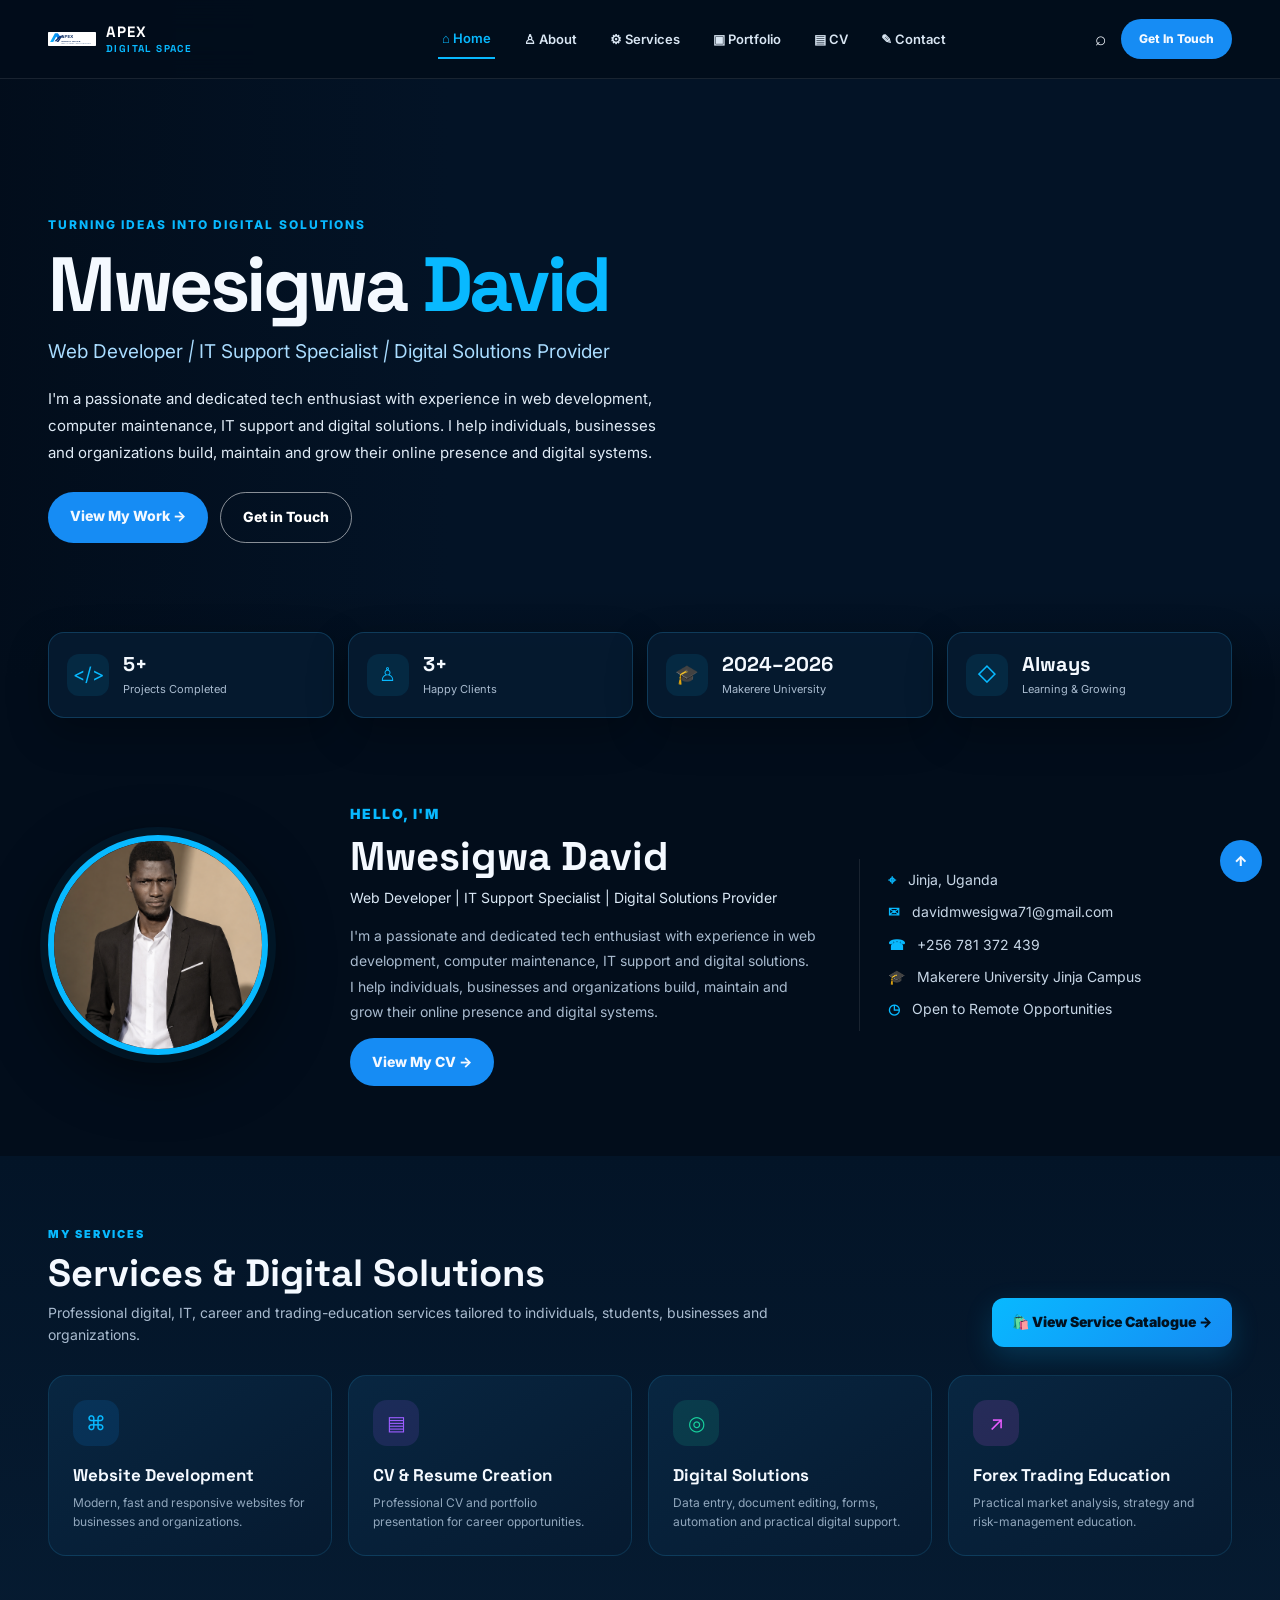
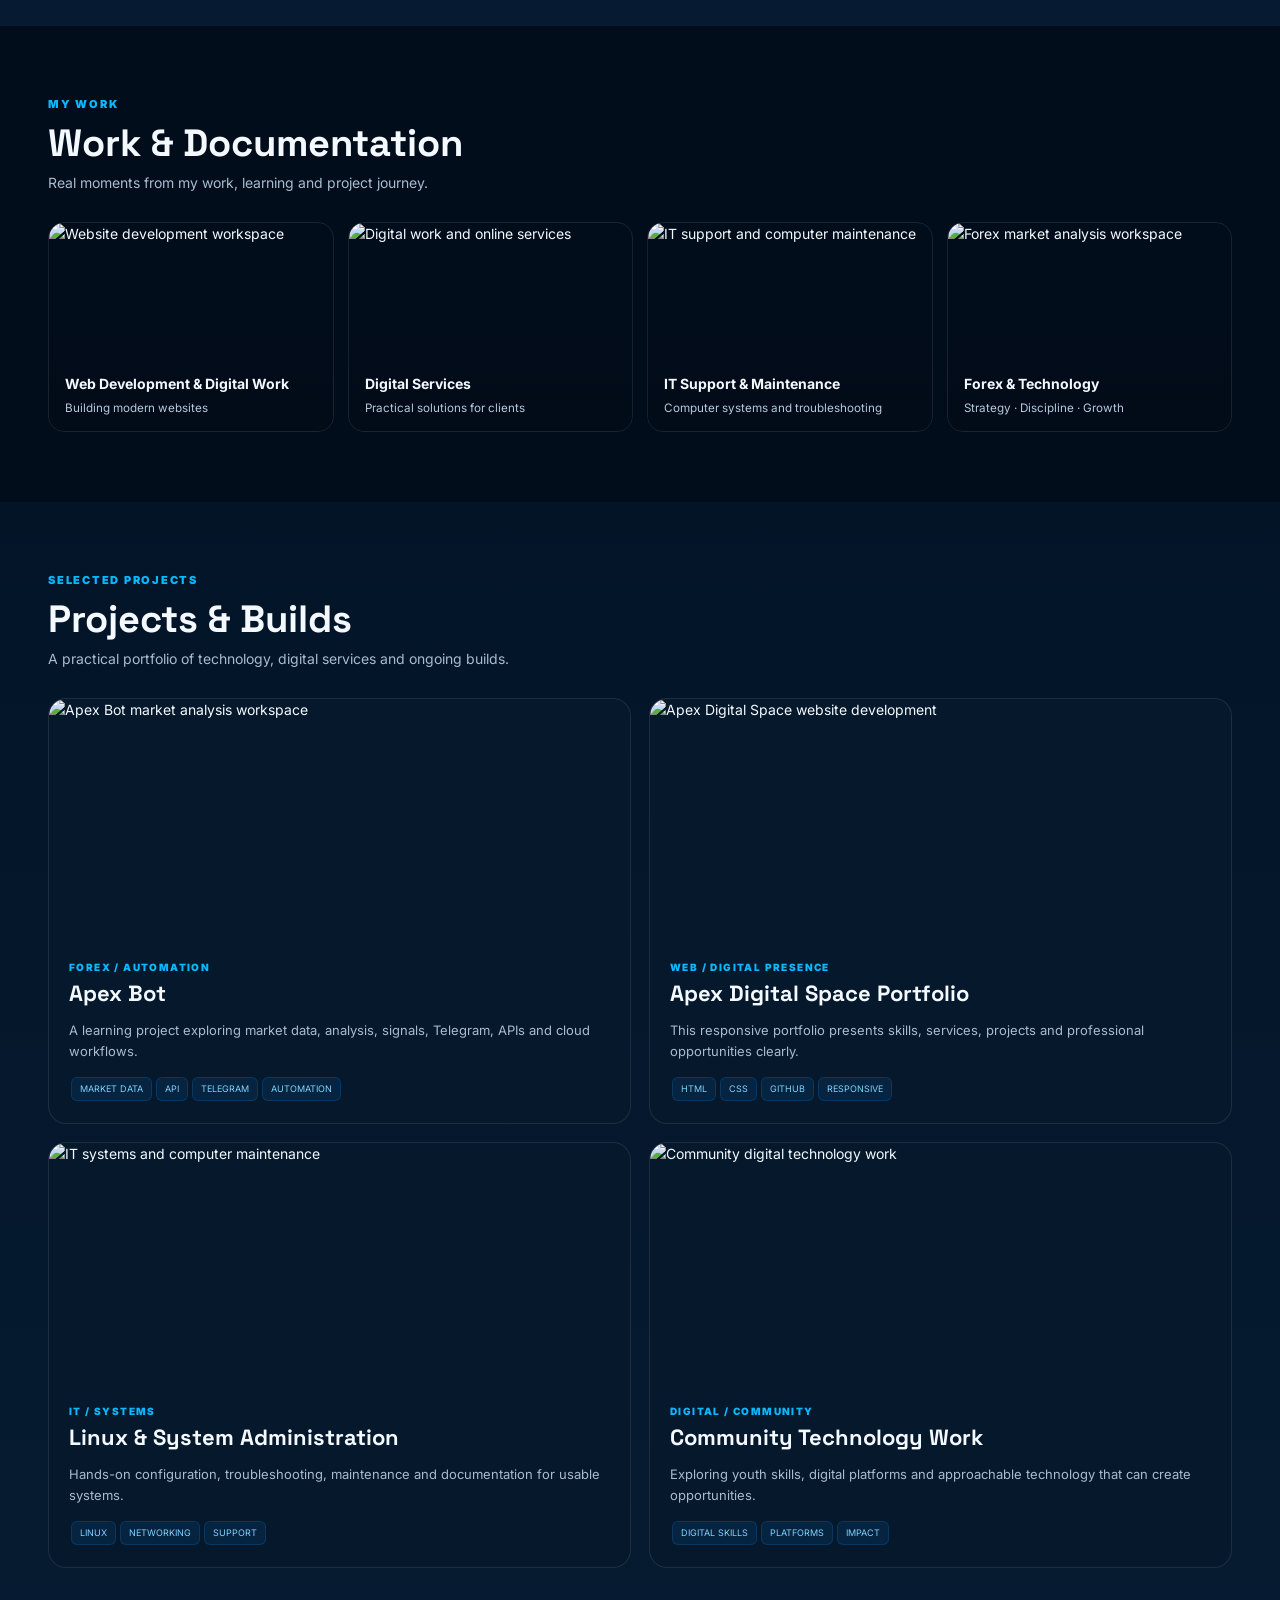
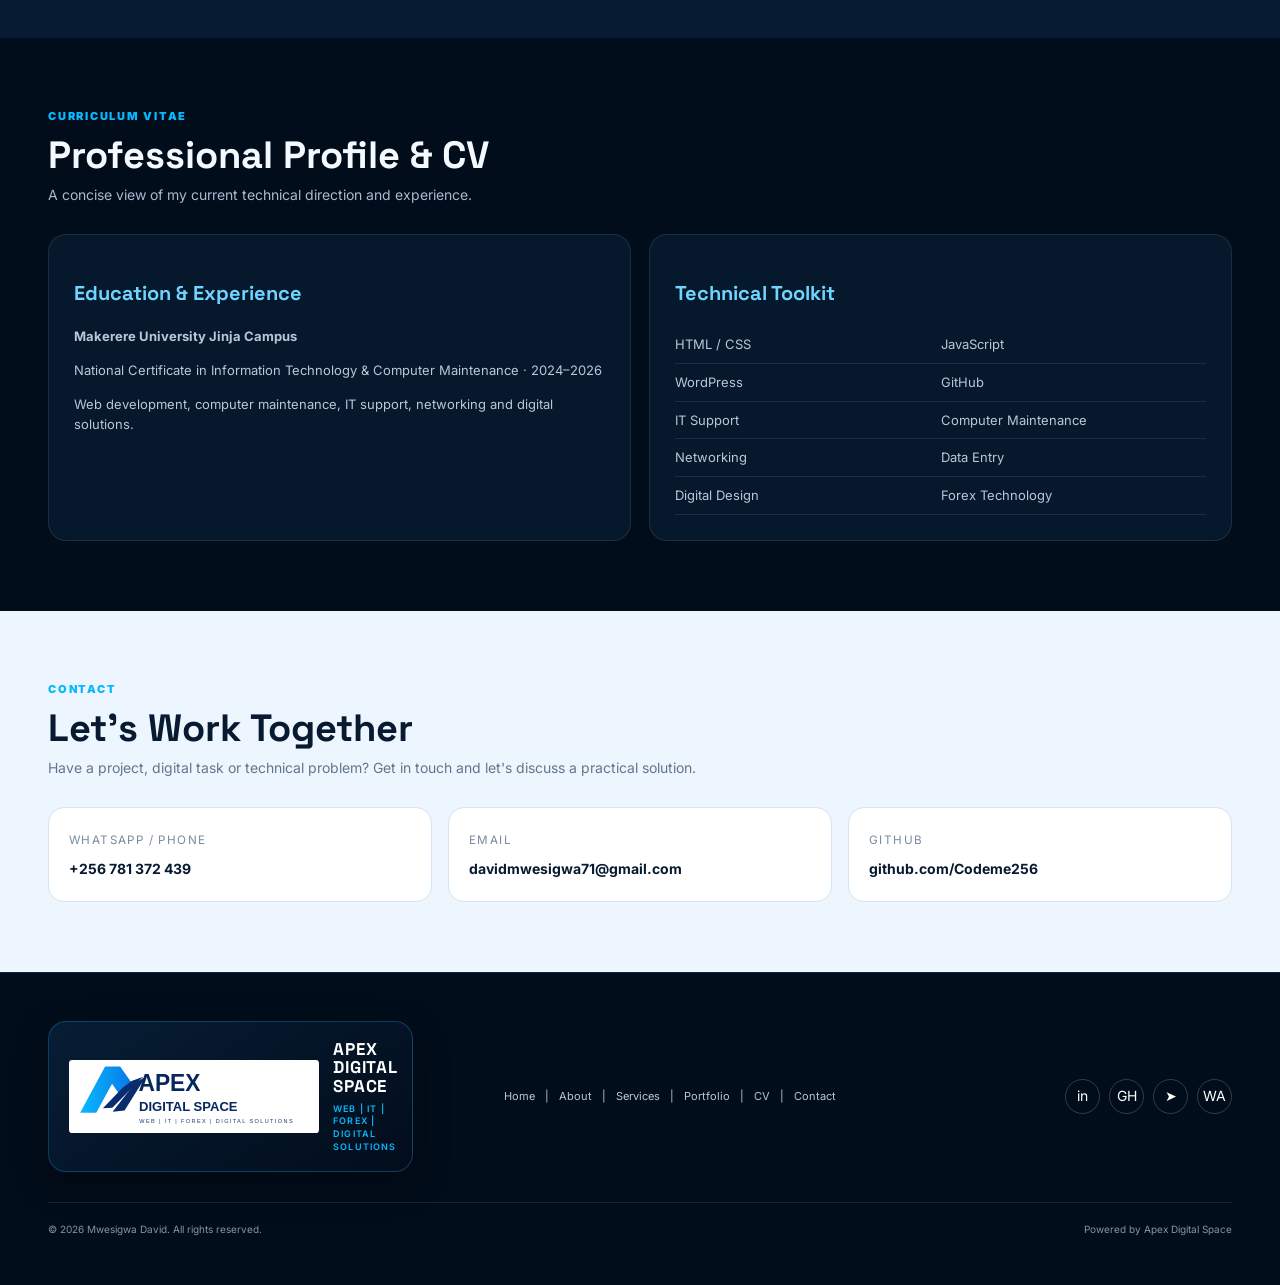
==== commit 5c03ee05: "Fix portfolio work images with realistic photographs" ====
--- a/index.html
+++ b/index.html
@@ -13,7 +13,7 @@
 :root{--bg:#020d1b;--panel:#061a30;--panel2:#08223c;--cyan:#08b9ff;--blue:#168cf4;--white:#f4f9ff;--muted:#a9bbcf;--line:#ffffff18;--purple:#9b5cff;--green:#18d39e;--pink:#e85cff}
 *{box-sizing:border-box}html{scroll-behavior:smooth}body{margin:0;background:var(--bg);color:var(--white);font:14px/1.6 Inter,Arial,sans-serif}a{color:inherit;text-decoration:none}.wrap{width:min(1440px,100%);margin:auto;padding:0 48px}
 .nav{position:fixed;top:0;left:0;right:0;z-index:50;background:rgba(2,13,27,.88);backdrop-filter:blur(16px);border-bottom:1px solid var(--line)}.navin{height:78px;display:flex;align-items:center;justify-content:space-between}.brand{display:flex;align-items:center;gap:10px;min-width:245px}.brand img{width:48px;height:48px;object-fit:contain;display:block}.brand span{font:800 15px/1 "Space Grotesk";letter-spacing:.06em;color:#fff}.brand b{display:block;color:var(--cyan);font-size:10px;margin-top:5px;letter-spacing:.14em}.links{display:flex;align-items:center;gap:25px;color:#d9e6f3;font-weight:600;font-size:13px}.links a{padding:9px 4px}.links a:hover,.links a.active{color:var(--cyan)}.links a.active{border-bottom:2px solid var(--cyan)}.navRight{display:flex;align-items:center;gap:15px}.search{font-size:19px}.touch{background:var(--blue);padding:10px 18px;border-radius:24px;font-weight:800;font-size:12px}.menu{display:none;background:transparent;border:1px solid #ffffff40;color:#fff;border-radius:10px;padding:9px 13px;font-weight:800}
-.hero{position:relative;min-height:680px;overflow:hidden;background:#031326}.hero:before{content:"";position:absolute;inset:0;background:linear-gradient(90deg,#020d1bf5 0%,#031326e8 35%,#0313269c 57%,#03132645 100%),url("./assets/web-development.jpg") center/cover no-repeat}.hero:after{content:"";position:absolute;left:0;right:0;bottom:-1px;height:90px;background:linear-gradient(180deg,transparent,var(--bg));pointer-events:none}.heroIn{position:relative;z-index:2;min-height:680px;display:grid;grid-template-columns:minmax(0,1.1fr) minmax(350px,.9fr);align-items:center;padding-top:78px}.heroCopy{max-width:650px}.eyebrow{color:var(--cyan);font-weight:800;letter-spacing:.16em;font-size:12px}.hero h1{font:800 clamp(48px,6vw,82px)/.98 "Space Grotesk";margin:12px 0 15px;letter-spacing:-.045em}.hero h1 span{color:var(--cyan)}.roles{font-size:19px;color:#a9dcff;margin-bottom:18px}.hero p{max-width:610px;color:#e0ebf6;font-size:15px;line-height:1.8;margin:0 0 26px}.actions{display:flex;gap:12px;flex-wrap:wrap}.btn{display:inline-block;padding:13px 22px;border-radius:28px;font-weight:800}.primary{background:var(--blue)}.outline{border:1px solid #fff8;color:#fff}.heroVisual{display:flex;justify-content:flex-end}.heroBadge{width:330px;padding:18px;border:1px solid #5ccaff55;border-radius:22px;background:#03132699;backdrop-filter:blur(10px);box-shadow:0 25px 70px #0008}.heroBadge img{width:100%;height:190px;object-fit:cover;border-radius:14px}.heroBadge strong{display:block;margin-top:13px;font:700 20px "Space Grotesk"}.heroBadge small{color:#a9bbcf}.portraitMobile{display:none}
+.hero{position:relative;min-height:680px;overflow:hidden;background:#031326}.hero:before{content:"";position:absolute;inset:0;background:linear-gradient(90deg,#020d1bf5 0%,#031326e8 35%,#0313269c 57%,#03132645 100%),url("https://images.unsplash.com/photo-1461749280684-dccba630e2f6?auto=format&fit=crop&w=1400&q=85") center/cover no-repeat}.hero:after{content:"";position:absolute;left:0;right:0;bottom:-1px;height:90px;background:linear-gradient(180deg,transparent,var(--bg));pointer-events:none}.heroIn{position:relative;z-index:2;min-height:680px;display:grid;grid-template-columns:minmax(0,1.1fr) minmax(350px,.9fr);align-items:center;padding-top:78px}.heroCopy{max-width:650px}.eyebrow{color:var(--cyan);font-weight:800;letter-spacing:.16em;font-size:12px}.hero h1{font:800 clamp(48px,6vw,82px)/.98 "Space Grotesk";margin:12px 0 15px;letter-spacing:-.045em}.hero h1 span{color:var(--cyan)}.roles{font-size:19px;color:#a9dcff;margin-bottom:18px}.hero p{max-width:610px;color:#e0ebf6;font-size:15px;line-height:1.8;margin:0 0 26px}.actions{display:flex;gap:12px;flex-wrap:wrap}.btn{display:inline-block;padding:13px 22px;border-radius:28px;font-weight:800}.primary{background:var(--blue)}.outline{border:1px solid #fff8;color:#fff}.heroVisual{display:flex;justify-content:flex-end}.heroBadge{width:330px;padding:18px;border:1px solid #5ccaff55;border-radius:22px;background:#03132699;backdrop-filter:blur(10px);box-shadow:0 25px 70px #0008}.heroBadge img{width:100%;height:190px;object-fit:cover;border-radius:14px}.heroBadge strong{display:block;margin-top:13px;font:700 20px "Space Grotesk"}.heroBadge small{color:#a9bbcf}.portraitMobile{display:none}
 .stats{position:relative;z-index:5;margin-top:-48px}.statsGrid{display:grid;grid-template-columns:repeat(4,1fr);gap:14px}.stat{background:#061b31e8;border:1px solid #37baff35;border-radius:16px;padding:18px;display:flex;align-items:center;gap:14px;box-shadow:0 15px 40px #0004}.statIcon{width:42px;height:42px;display:grid;place-items:center;border-radius:12px;background:#08b9ff18;color:var(--cyan);font-size:19px}.stat b{display:block;font:800 20px "Space Grotesk"}.stat span{color:#a9bbcf;font-size:11px}
 .about{padding:85px 0 70px}.aboutGrid{display:grid;grid-template-columns:260px 1.25fr 1fr;gap:42px;align-items:center}.portrait{width:220px;height:220px;object-fit:cover;object-position:center 28%;border-radius:50%;overflow:hidden;border:6px solid var(--cyan);box-shadow:0 0 0 8px #08b9ff12,0 18px 60px #0008}.hello{color:var(--cyan);font-weight:900;letter-spacing:.1em}.about h2{font:700 40px "Space Grotesk";margin:5px 0}.role{color:#dbe9f6}.bio{color:var(--muted);line-height:1.8}.aboutInfo{border-left:1px solid var(--line);padding-left:28px}.aboutInfo p{margin:10px 0;color:#c8d7e7}.aboutInfo b{color:var(--cyan);margin-right:8px}
 .section{padding:70px 0}.section.alt{background:linear-gradient(180deg,#031427,#061b31)}.sectionHead{display:flex;justify-content:space-between;align-items:end;gap:20px;margin-bottom:28px}.eyebrow2{color:var(--cyan);font-size:11px;font-weight:900;letter-spacing:.16em}.section h2{font:700 38px "Space Grotesk";margin:5px 0}.desc{color:var(--muted);max-width:760px;margin:0}.view{color:var(--cyan);font-weight:800;white-space:nowrap}
@@ -22,7 +22,7 @@
 .projectsGrid{display:grid;grid-template-columns:repeat(2,1fr);gap:18px}.project{background:#06182b;border:1px solid var(--line);border-radius:18px;overflow:hidden}.project img{width:100%;height:240px;object-fit:cover}.pb{padding:20px}.type{color:var(--cyan);font-size:10px;font-weight:900;letter-spacing:.14em}.project h3{font:700 22px "Space Grotesk";margin:4px 0}.project p{color:var(--muted);font-size:13px}.tags span{display:inline-block;background:#0d8df51a;border:1px solid #0d8df533;color:#80d3ff;padding:4px 8px;border-radius:6px;font-size:9px;margin:2px}
 .cv{background:#020d1b}.cvGrid{display:grid;grid-template-columns:1fr 1fr;gap:18px}.cvCard{border:1px solid var(--line);background:#06182b;border-radius:18px;padding:25px}.cvCard h3{color:#6fd4ff;font:700 20px "Space Grotesk"}.cvCard p,.cvList{color:#b9c8d8;font-size:13px}.cvList{display:grid;grid-template-columns:1fr 1fr}.cvList div{padding:8px 0;border-bottom:1px solid var(--line)}
 .contact{background:#edf6ff;color:#071a30}.contact .desc{color:#64758a}.contactGrid{display:grid;grid-template-columns:repeat(3,1fr);gap:16px}.contactCard{background:#fff;border:1px solid #d5e4f0;border-radius:16px;padding:20px}.contactCard small{color:#7a8ba0;letter-spacing:.12em}.contactCard b{display:block;margin-top:8px}
-.footer{background:linear-gradient(180deg,rgba(2,13,27,.92),#020d1b),url("./assets/digital-work.jpg") center 45%/cover no-repeat;border-top:1px solid #18aef52a;padding:48px 0}.footerGrid{display:grid;grid-template-columns:1.2fr 1.5fr 1fr;gap:30px;align-items:center}.footerBrand{background:linear-gradient(145deg,#071d35,#020d1b);border:1px solid #22b9ff45;border-radius:18px;padding:18px 20px;display:inline-flex;align-items:center;gap:14px;box-shadow:0 12px 35px #0006}.footerLogo{width:250px;max-width:100%;height:auto;display:block}.footerBrandText{color:#fff;font:800 17px/1.1 "Space Grotesk";letter-spacing:.05em}.footerBrandText small{display:block;color:var(--cyan);font:600 9px/1.4 Inter;letter-spacing:.13em;margin-top:7px}.footerLinks{display:flex;justify-content:center;flex-wrap:wrap;gap:10px;color:#b9c8d8;font-size:11px}.footerLinks a:hover{color:var(--cyan)}.socials{display:flex;justify-content:flex-end;gap:9px}.social{width:35px;height:35px;border:1px solid #ffffff30;border-radius:50%;display:grid;place-items:center;color:#fff}.copy{grid-column:1/-1;border-top:1px solid var(--line);padding-top:18px;color:#8195aa;font-size:10px;display:flex;justify-content:space-between;gap:15px}.top{position:fixed;right:18px;bottom:18px;width:42px;height:42px;border-radius:50%;background:var(--blue);display:grid;place-items:center;z-index:20;font-weight:900}
+.footer{background:linear-gradient(180deg,rgba(2,13,27,.92),#020d1b),url("https://images.unsplash.com/photo-1498050108023-c5249f4df085?auto=format&fit=crop&w=1400&q=85") center 45%/cover no-repeat;border-top:1px solid #18aef52a;padding:48px 0}.footerGrid{display:grid;grid-template-columns:1.2fr 1.5fr 1fr;gap:30px;align-items:center}.footerBrand{background:linear-gradient(145deg,#071d35,#020d1b);border:1px solid #22b9ff45;border-radius:18px;padding:18px 20px;display:inline-flex;align-items:center;gap:14px;box-shadow:0 12px 35px #0006}.footerLogo{width:250px;max-width:100%;height:auto;display:block}.footerBrandText{color:#fff;font:800 17px/1.1 "Space Grotesk";letter-spacing:.05em}.footerBrandText small{display:block;color:var(--cyan);font:600 9px/1.4 Inter;letter-spacing:.13em;margin-top:7px}.footerLinks{display:flex;justify-content:center;flex-wrap:wrap;gap:10px;color:#b9c8d8;font-size:11px}.footerLinks a:hover{color:var(--cyan)}.socials{display:flex;justify-content:flex-end;gap:9px}.social{width:35px;height:35px;border:1px solid #ffffff30;border-radius:50%;display:grid;place-items:center;color:#fff}.copy{grid-column:1/-1;border-top:1px solid var(--line);padding-top:18px;color:#8195aa;font-size:10px;display:flex;justify-content:space-between;gap:15px}.top{position:fixed;right:18px;bottom:18px;width:42px;height:42px;border-radius:50%;background:var(--blue);display:grid;place-items:center;z-index:20;font-weight:900}
 @media(max-width:1050px){.wrap{padding:0 28px}.links{gap:14px}.navRight .search{display:none}.heroIn{grid-template-columns:1fr}.heroVisual{display:none}.statsGrid{grid-template-columns:repeat(2,1fr)}.aboutGrid{grid-template-columns:220px 1fr}.aboutInfo{grid-column:2}.servicesGrid{grid-template-columns:repeat(2,1fr)}.workGrid{grid-template-columns:repeat(2,1fr)}.footerGrid{grid-template-columns:1fr 1fr}.socials{justify-content:flex-start}}
 @media(max-width:760px){.wrap{padding:0 18px}.navin{height:68px}.links{display:none;position:absolute;top:68px;left:14px;right:14px;background:#031326f8;border:1px solid #ffffff18;border-radius:16px;padding:14px;flex-direction:column;align-items:stretch;gap:4px;box-shadow:0 20px 50px #0008}.links.open{display:flex}.links a{padding:11px 13px;border-radius:9px}.links a.active{border:0;background:#0d8df51c}.brand{min-width:0}.brand img{width:42px;height:42px}.brand span{font-size:13px}.brand b{font-size:8px}.navRight{gap:8px}.touch{display:none}.menu{display:block}.hero{min-height:680px}.heroIn{min-height:680px;padding-top:95px}.hero h1{font-size:clamp(42px,12vw,64px)}.roles{font-size:15px;line-height:1.7}.hero p{font-size:13px;line-height:1.8}.stats{margin-top:-30px}.statsGrid{grid-template-columns:1fr 1fr}.stat{padding:13px;gap:9px}.statIcon{width:36px;height:36px}.stat b{font-size:16px}.stat span{font-size:9px}.about{padding:60px 0}.aboutGrid{grid-template-columns:1fr;text-align:center;gap:24px}.portrait{width:170px;height:170px;margin:auto}.about h2{font-size:32px}.aboutInfo{grid-column:auto;border-left:0;border-top:1px solid var(--line);padding:18px 0 0;text-align:left}.section{padding:55px 0}.sectionHead{display:block}.view{display:inline-block;margin-top:10px}.section h2{font-size:30px}.servicesGrid,.workGrid,.projectsGrid,.cvGrid,.contactGrid{grid-template-columns:1fr}.service{min-height:145px}.work{height:230px}.project img{height:210px}.cvList{grid-template-columns:1fr 1fr}.footerGrid{grid-template-columns:1fr;text-align:center}.footerLogo{margin:auto}.socials{justify-content:center}.copy{display:block;text-align:center;line-height:1.8}}
  .catalogueButtonWrap{display:flex;justify-content:flex-end}.catalogueButton{display:inline-flex;align-items:center;gap:8px;background:linear-gradient(135deg,var(--cyan),var(--blue));color:#02111f;padding:13px 20px;border-radius:12px;font-weight:900;box-shadow:0 10px 28px #08b9ff30;transition:transform .2s,box-shadow .2s}.catalogueButton:hover{transform:translateY(-2px);box-shadow:0 14px 34px #08b9ff45}.catalogueButton:focus-visible{outline:2px solid #fff;outline-offset:3px}@media(max-width:760px){.catalogueButtonWrap{justify-content:flex-start;margin-top:14px}.catalogueButton{width:100%;justify-content:center}}.heroBanner{background-image:linear-gradient(90deg,rgba(2,13,27,.96),rgba(3,19,38,.74),rgba(8,141,245,.18)),radial-gradient(circle at 80% 20%,rgba(8,185,255,.22),transparent 38%),linear-gradient(135deg,#020d1b,#061b31 55%,#082641)}.imageCard img{image-rendering:auto;object-fit:cover}
@@ -86,19 +86,19 @@
 <section class="section"><div class="wrap">
 <div class="sectionHead"><div><div class="eyebrow2">MY WORK</div><h2>Work & Documentation</h2><p class="desc">Real moments from my work, learning and project journey.</p></div></div>
 <div class="workGrid">
-<div class="work"><img src="./assets/web-development.jpg" alt="Website development workspace" loading="lazy"><div class="cap"><b>Web Development & Digital Work</b><small>Building modern websites</small></div></div>
-<div class="work"><img src="./assets/digital-work.jpg" alt="Digital work and online services" loading="lazy"><div class="cap"><b>Digital Services</b><small>Practical solutions for clients</small></div></div>
-<div class="work"><img src="./assets/it-support.jpg" alt="IT support and computer maintenance" loading="lazy"><div class="cap"><b>IT Support & Maintenance</b><small>Computer systems and troubleshooting</small></div></div>
-<div class="work"><img src="./assets/forex-analysis.jpg" alt="Forex market analysis workspace" loading="lazy"><div class="cap"><b>Forex & Technology</b><small>Strategy · Discipline · Growth</small></div></div>
+<div class="work"><img src="https://images.unsplash.com/photo-1461749280684-dccba630e2f6?auto=format&fit=crop&w=1400&q=85" alt="Website development workspace" loading="lazy"><div class="cap"><b>Web Development & Digital Work</b><small>Building modern websites</small></div></div>
+<div class="work"><img src="https://images.unsplash.com/photo-1498050108023-c5249f4df085?auto=format&fit=crop&w=1400&q=85" alt="Digital work and online services" loading="lazy"><div class="cap"><b>Digital Services</b><small>Practical solutions for clients</small></div></div>
+<div class="work"><img src="https://images.unsplash.com/photo-1581091226825-a6a2a5aee158?auto=format&fit=crop&w=1400&q=85" alt="IT support and computer maintenance" loading="lazy"><div class="cap"><b>IT Support & Maintenance</b><small>Computer systems and troubleshooting</small></div></div>
+<div class="work"><img src="https://images.unsplash.com/photo-1611974789855-9c2a0a7236a3?auto=format&fit=crop&w=1400&q=85" alt="Forex market analysis workspace" loading="lazy"><div class="cap"><b>Forex & Technology</b><small>Strategy · Discipline · Growth</small></div></div>
 </div></div></section>
 
 <section class="section alt" id="projects"><div class="wrap">
 <div class="sectionHead"><div><div class="eyebrow2">SELECTED PROJECTS</div><h2>Projects & Builds</h2><p class="desc">A practical portfolio of technology, digital services and ongoing builds.</p></div></div>
 <div class="projectsGrid">
-<article class="project"><img src="./assets/forex-analysis.jpg" alt="Apex Bot market analysis workspace" loading="lazy"><div class="pb"><div class="type">FOREX / AUTOMATION</div><h3>Apex Bot</h3><p>A learning project exploring market data, analysis, signals, Telegram, APIs and cloud workflows.</p><div class="tags"><span>MARKET DATA</span><span>API</span><span>TELEGRAM</span><span>AUTOMATION</span></div></div></article>
-<article class="project"><img src="./assets/web-development.jpg" alt="Apex Digital Space website development" loading="lazy"><div class="pb"><div class="type">WEB / DIGITAL PRESENCE</div><h3>Apex Digital Space Portfolio</h3><p>This responsive portfolio presents skills, services, projects and professional opportunities clearly.</p><div class="tags"><span>HTML</span><span>CSS</span><span>GITHUB</span><span>RESPONSIVE</span></div></div></article>
-<article class="project"><img src="./assets/it-support.jpg" alt="IT systems and computer maintenance" loading="lazy"><div class="pb"><div class="type">IT / SYSTEMS</div><h3>Linux & System Administration</h3><p>Hands-on configuration, troubleshooting, maintenance and documentation for usable systems.</p><div class="tags"><span>LINUX</span><span>NETWORKING</span><span>SUPPORT</span></div></div></article>
-<article class="project"><img src="./assets/digital-work.jpg" alt="Community digital technology work" loading="lazy"><div class="pb"><div class="type">DIGITAL / COMMUNITY</div><h3>Community Technology Work</h3><p>Exploring youth skills, digital platforms and approachable technology that can create opportunities.</p><div class="tags"><span>DIGITAL SKILLS</span><span>PLATFORMS</span><span>IMPACT</span></div></div></article>
+<article class="project"><img src="https://images.unsplash.com/photo-1611974789855-9c2a0a7236a3?auto=format&fit=crop&w=1400&q=85" alt="Apex Bot market analysis workspace" loading="lazy"><div class="pb"><div class="type">FOREX / AUTOMATION</div><h3>Apex Bot</h3><p>A learning project exploring market data, analysis, signals, Telegram, APIs and cloud workflows.</p><div class="tags"><span>MARKET DATA</span><span>API</span><span>TELEGRAM</span><span>AUTOMATION</span></div></div></article>
+<article class="project"><img src="https://images.unsplash.com/photo-1461749280684-dccba630e2f6?auto=format&fit=crop&w=1400&q=85" alt="Apex Digital Space website development" loading="lazy"><div class="pb"><div class="type">WEB / DIGITAL PRESENCE</div><h3>Apex Digital Space Portfolio</h3><p>This responsive portfolio presents skills, services, projects and professional opportunities clearly.</p><div class="tags"><span>HTML</span><span>CSS</span><span>GITHUB</span><span>RESPONSIVE</span></div></div></article>
+<article class="project"><img src="https://images.unsplash.com/photo-1581091226825-a6a2a5aee158?auto=format&fit=crop&w=1400&q=85" alt="IT systems and computer maintenance" loading="lazy"><div class="pb"><div class="type">IT / SYSTEMS</div><h3>Linux & System Administration</h3><p>Hands-on configuration, troubleshooting, maintenance and documentation for usable systems.</p><div class="tags"><span>LINUX</span><span>NETWORKING</span><span>SUPPORT</span></div></div></article>
+<article class="project"><img src="https://images.unsplash.com/photo-1498050108023-c5249f4df085?auto=format&fit=crop&w=1400&q=85" alt="Community digital technology work" loading="lazy"><div class="pb"><div class="type">DIGITAL / COMMUNITY</div><h3>Community Technology Work</h3><p>Exploring youth skills, digital platforms and approachable technology that can create opportunities.</p><div class="tags"><span>DIGITAL SKILLS</span><span>PLATFORMS</span><span>IMPACT</span></div></div></article>
 </div></div></section>
 
 <section class="section cv" id="cv"><div class="wrap">
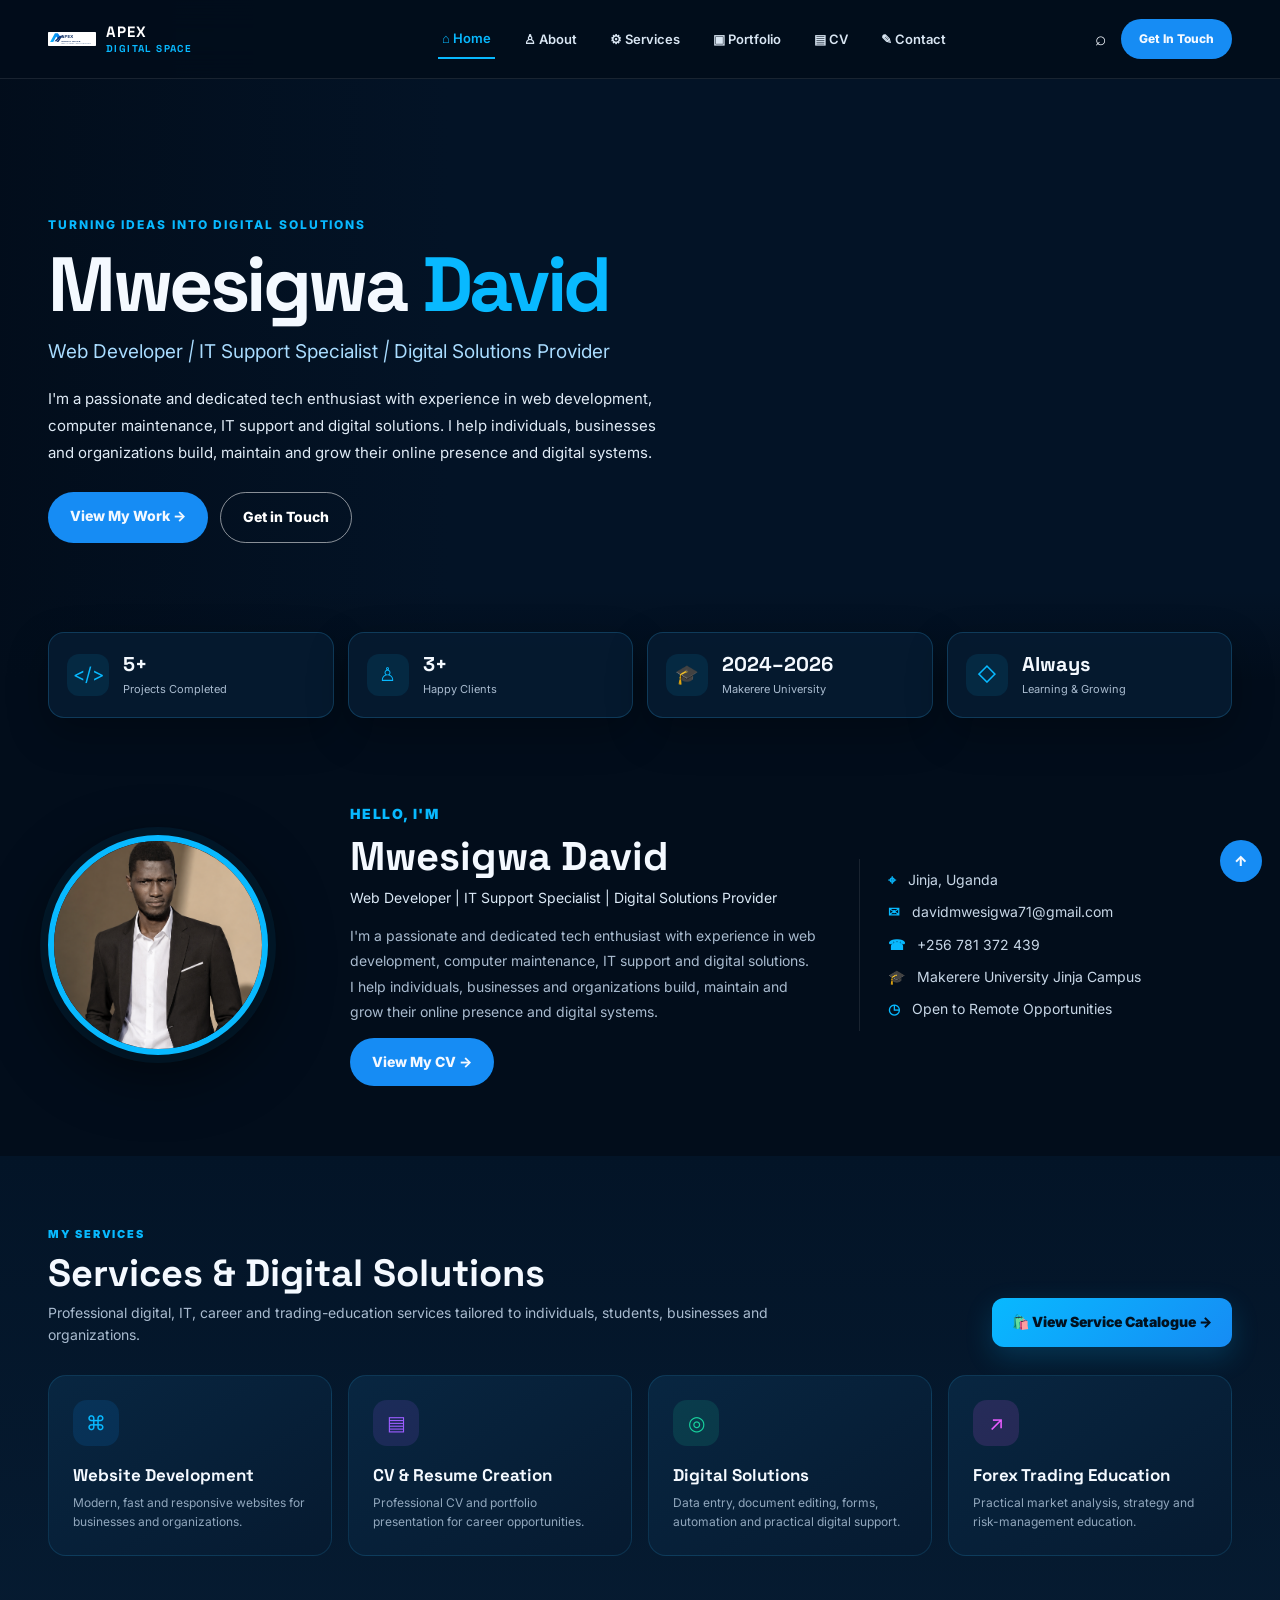
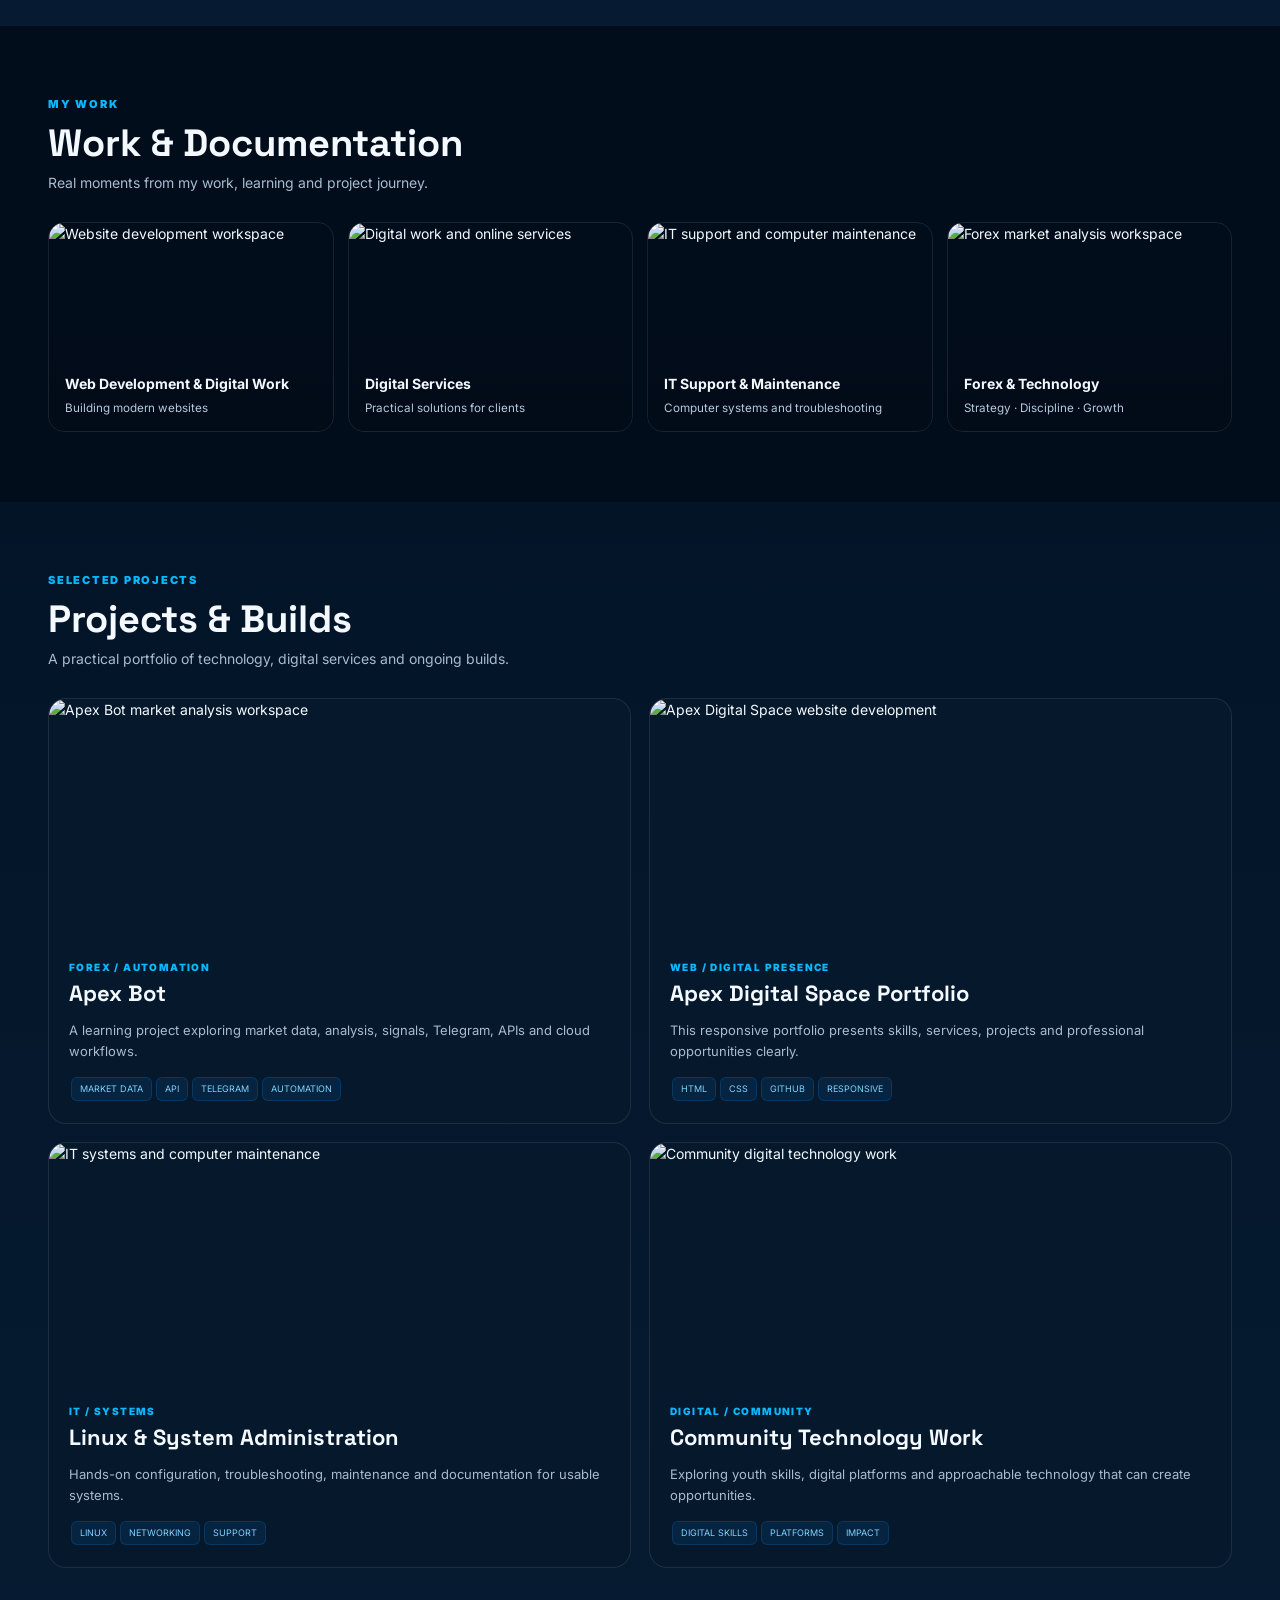
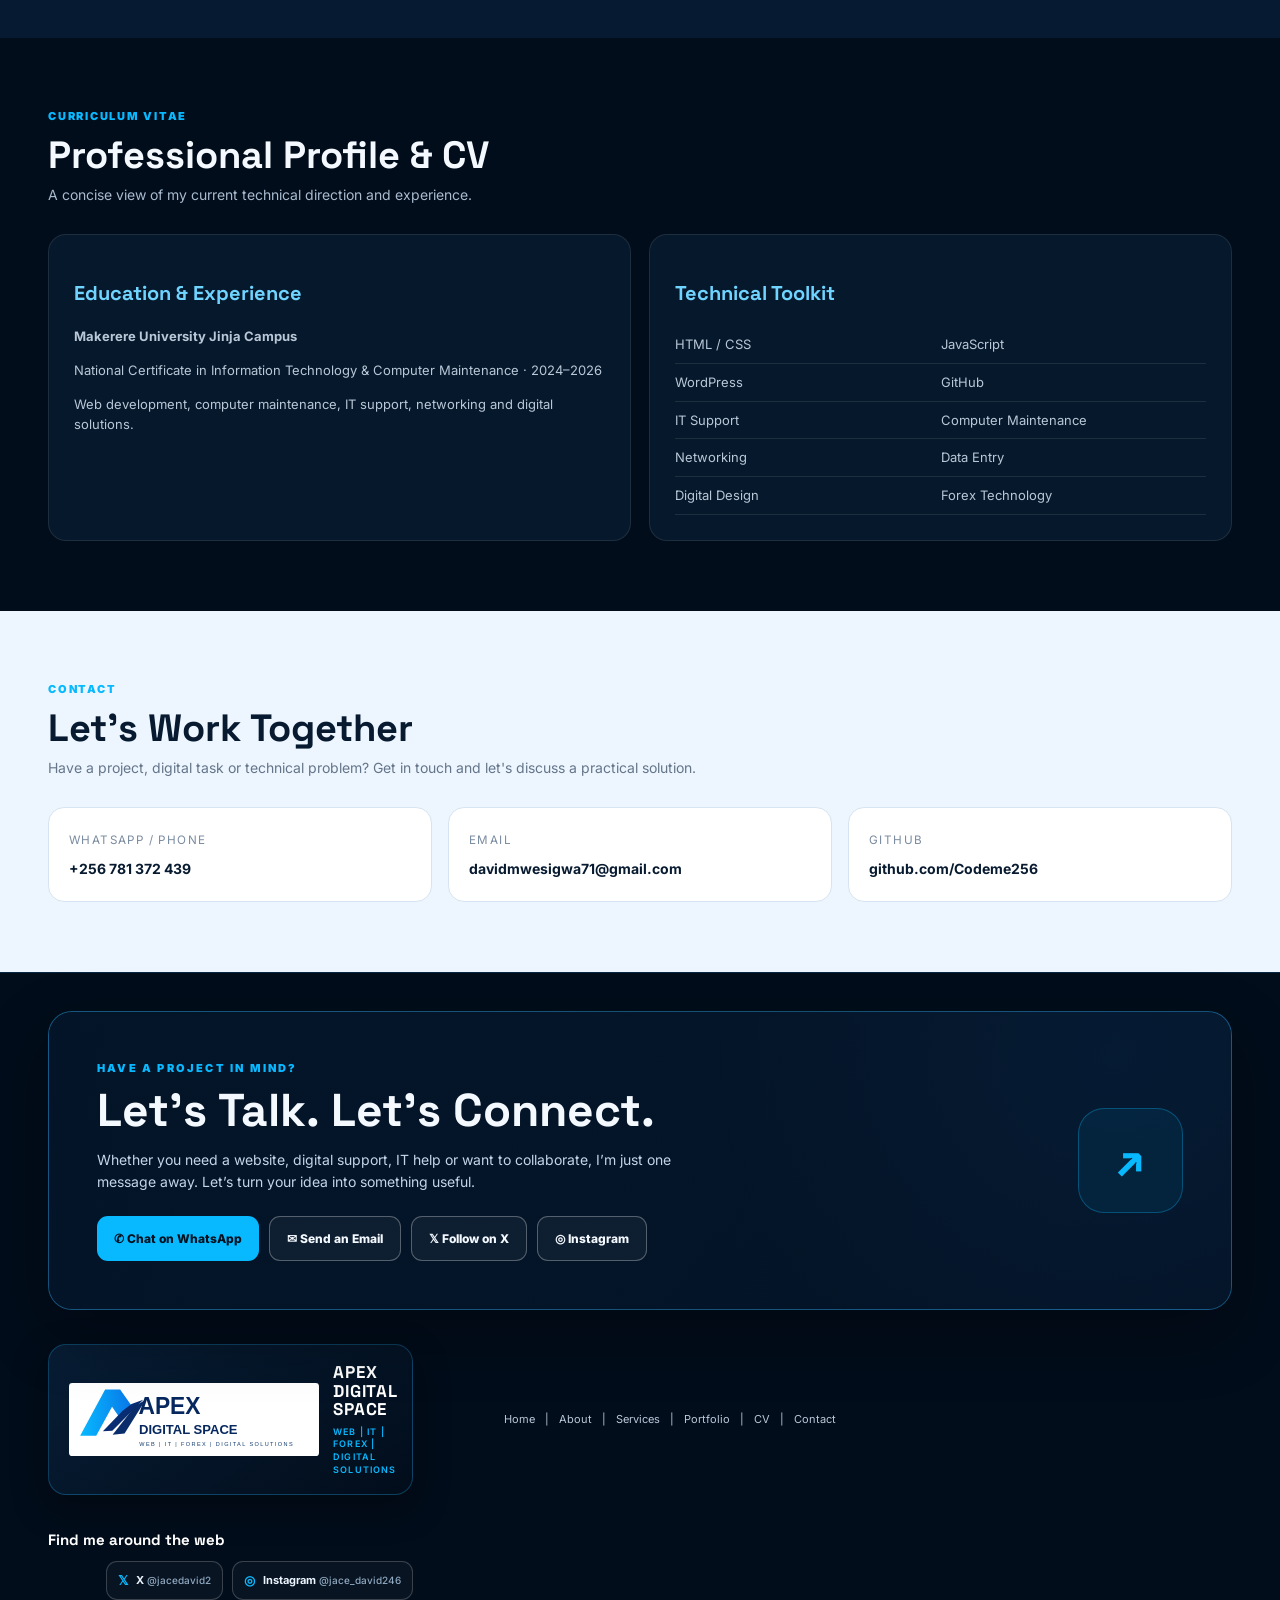
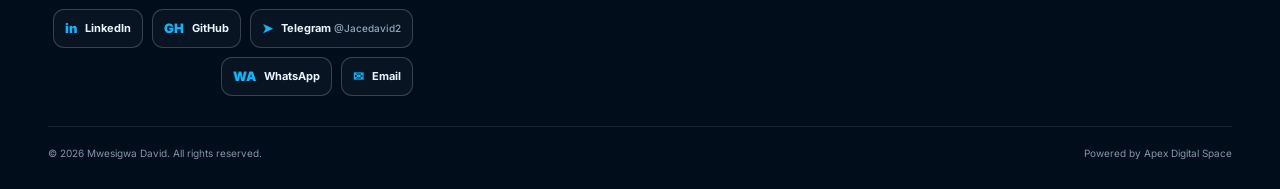
==== commit 02d389de: "Add professional Let's Connect footer banner and social links" ====
--- a/index.html
+++ b/index.html
@@ -22,10 +22,11 @@
 .projectsGrid{display:grid;grid-template-columns:repeat(2,1fr);gap:18px}.project{background:#06182b;border:1px solid var(--line);border-radius:18px;overflow:hidden}.project img{width:100%;height:240px;object-fit:cover}.pb{padding:20px}.type{color:var(--cyan);font-size:10px;font-weight:900;letter-spacing:.14em}.project h3{font:700 22px "Space Grotesk";margin:4px 0}.project p{color:var(--muted);font-size:13px}.tags span{display:inline-block;background:#0d8df51a;border:1px solid #0d8df533;color:#80d3ff;padding:4px 8px;border-radius:6px;font-size:9px;margin:2px}
 .cv{background:#020d1b}.cvGrid{display:grid;grid-template-columns:1fr 1fr;gap:18px}.cvCard{border:1px solid var(--line);background:#06182b;border-radius:18px;padding:25px}.cvCard h3{color:#6fd4ff;font:700 20px "Space Grotesk"}.cvCard p,.cvList{color:#b9c8d8;font-size:13px}.cvList{display:grid;grid-template-columns:1fr 1fr}.cvList div{padding:8px 0;border-bottom:1px solid var(--line)}
 .contact{background:#edf6ff;color:#071a30}.contact .desc{color:#64758a}.contactGrid{display:grid;grid-template-columns:repeat(3,1fr);gap:16px}.contactCard{background:#fff;border:1px solid #d5e4f0;border-radius:16px;padding:20px}.contactCard small{color:#7a8ba0;letter-spacing:.12em}.contactCard b{display:block;margin-top:8px}
-.footer{background:linear-gradient(180deg,rgba(2,13,27,.92),#020d1b),url("https://images.unsplash.com/photo-1498050108023-c5249f4df085?auto=format&fit=crop&w=1400&q=85") center 45%/cover no-repeat;border-top:1px solid #18aef52a;padding:48px 0}.footerGrid{display:grid;grid-template-columns:1.2fr 1.5fr 1fr;gap:30px;align-items:center}.footerBrand{background:linear-gradient(145deg,#071d35,#020d1b);border:1px solid #22b9ff45;border-radius:18px;padding:18px 20px;display:inline-flex;align-items:center;gap:14px;box-shadow:0 12px 35px #0006}.footerLogo{width:250px;max-width:100%;height:auto;display:block}.footerBrandText{color:#fff;font:800 17px/1.1 "Space Grotesk";letter-spacing:.05em}.footerBrandText small{display:block;color:var(--cyan);font:600 9px/1.4 Inter;letter-spacing:.13em;margin-top:7px}.footerLinks{display:flex;justify-content:center;flex-wrap:wrap;gap:10px;color:#b9c8d8;font-size:11px}.footerLinks a:hover{color:var(--cyan)}.socials{display:flex;justify-content:flex-end;gap:9px}.social{width:35px;height:35px;border:1px solid #ffffff30;border-radius:50%;display:grid;place-items:center;color:#fff}.copy{grid-column:1/-1;border-top:1px solid var(--line);padding-top:18px;color:#8195aa;font-size:10px;display:flex;justify-content:space-between;gap:15px}.top{position:fixed;right:18px;bottom:18px;width:42px;height:42px;border-radius:50%;background:var(--blue);display:grid;place-items:center;z-index:20;font-weight:900}
+.connectCta{position:relative;isolation:isolate;overflow:hidden;margin:0 0 34px;padding:clamp(26px,4vw,48px);border:1px solid #36baff55;border-radius:24px;background:radial-gradient(circle at 90% 15%,#168cf43b,transparent 36%),linear-gradient(125deg,#092844f5,#041326f7),url("https://images.unsplash.com/photo-1498050108023-c5249f4df085?auto=format&fit=crop&w=1400&q=85") center/cover;box-shadow:0 24px 65px #0005;display:flex;align-items:center;justify-content:space-between;gap:28px}.connectCta:before{content:"";position:absolute;inset:0;z-index:-1;background:linear-gradient(100deg,#041326ee,#041326b8)}.connectCopy{max-width:650px}.connectEyebrow{color:var(--cyan);font-size:11px;font-weight:900;letter-spacing:.2em}.connectCta h2{font:700 clamp(29px,4vw,46px)/1.12 "Space Grotesk";margin:8px 0 12px}.connectCta p{color:#c3d5e8;max-width:590px;margin:0}.connectButtons{display:flex;flex-wrap:wrap;gap:10px;margin-top:22px}.connectBtn{display:inline-flex;align-items:center;justify-content:center;gap:8px;padding:12px 17px;border-radius:11px;font-weight:800;font-size:12px;transition:transform .2s,background .2s}.connectBtn:hover{transform:translateY(-2px)}.connectBtn.main{background:var(--cyan);color:#02111f}.connectBtn.alt{border:1px solid #ffffff4a;background:#ffffff0b}.connectMark{flex:0 0 105px;width:105px;height:105px;border-radius:26px;display:grid;place-items:center;background:#08b9ff12;border:1px solid #08b9ff50;color:var(--cyan);font:700 46px "Space Grotesk"}
+.footer{background:linear-gradient(180deg,rgba(2,13,27,.92),#020d1b),url("https://images.unsplash.com/photo-1498050108023-c5249f4df085?auto=format&fit=crop&w=1400&q=85") center 45%/cover no-repeat;border-top:1px solid #18aef52a;padding:38px 0 28px}.footerGrid{display:grid;grid-template-columns:1.2fr 1.5fr 1fr;gap:30px;align-items:center}.footerBrand{background:linear-gradient(145deg,#071d35,#020d1b);border:1px solid #22b9ff45;border-radius:18px;padding:18px 20px;display:inline-flex;align-items:center;gap:14px;box-shadow:0 12px 35px #0006}.footerLogo{width:250px;max-width:100%;height:auto;display:block}.footerBrandText{color:#fff;font:800 17px/1.1 "Space Grotesk";letter-spacing:.05em}.footerBrandText small{display:block;color:var(--cyan);font:600 9px/1.4 Inter;letter-spacing:.13em;margin-top:7px}.footerLinks{display:flex;justify-content:center;flex-wrap:wrap;gap:10px;color:#b9c8d8;font-size:11px}.footerLinks a:hover{color:var(--cyan)}.socials{display:flex;justify-content:flex-end;gap:9px;flex-wrap:wrap}.social{min-height:39px;border:1px solid #ffffff30;border-radius:11px;display:flex;align-items:center;justify-content:center;gap:8px;padding:8px 11px;color:#eaf5ff;font-size:11px;font-weight:700;background:#ffffff08;transition:border-color .2s,background .2s,transform .2s}.social:hover{border-color:#08b9ff99;background:#08b9ff15;transform:translateY(-2px)}.social .socialIcon{font-weight:900;color:var(--cyan);font-size:13px}.socialHandle{color:#8fa9c1;font-size:10px;font-weight:500}.footerSocialHeading{grid-column:1/-1;color:#fff;font:700 15px "Space Grotesk";margin:5px 0 -18px}.copy{grid-column:1/-1;border-top:1px solid var(--line);padding-top:18px;color:#8195aa;font-size:10px;display:flex;justify-content:space-between;gap:15px}.top{position:fixed;right:18px;bottom:18px;width:42px;height:42px;border-radius:50%;background:var(--blue);display:grid;place-items:center;z-index:20;font-weight:900}
 @media(max-width:1050px){.wrap{padding:0 28px}.links{gap:14px}.navRight .search{display:none}.heroIn{grid-template-columns:1fr}.heroVisual{display:none}.statsGrid{grid-template-columns:repeat(2,1fr)}.aboutGrid{grid-template-columns:220px 1fr}.aboutInfo{grid-column:2}.servicesGrid{grid-template-columns:repeat(2,1fr)}.workGrid{grid-template-columns:repeat(2,1fr)}.footerGrid{grid-template-columns:1fr 1fr}.socials{justify-content:flex-start}}
-@media(max-width:760px){.wrap{padding:0 18px}.navin{height:68px}.links{display:none;position:absolute;top:68px;left:14px;right:14px;background:#031326f8;border:1px solid #ffffff18;border-radius:16px;padding:14px;flex-direction:column;align-items:stretch;gap:4px;box-shadow:0 20px 50px #0008}.links.open{display:flex}.links a{padding:11px 13px;border-radius:9px}.links a.active{border:0;background:#0d8df51c}.brand{min-width:0}.brand img{width:42px;height:42px}.brand span{font-size:13px}.brand b{font-size:8px}.navRight{gap:8px}.touch{display:none}.menu{display:block}.hero{min-height:680px}.heroIn{min-height:680px;padding-top:95px}.hero h1{font-size:clamp(42px,12vw,64px)}.roles{font-size:15px;line-height:1.7}.hero p{font-size:13px;line-height:1.8}.stats{margin-top:-30px}.statsGrid{grid-template-columns:1fr 1fr}.stat{padding:13px;gap:9px}.statIcon{width:36px;height:36px}.stat b{font-size:16px}.stat span{font-size:9px}.about{padding:60px 0}.aboutGrid{grid-template-columns:1fr;text-align:center;gap:24px}.portrait{width:170px;height:170px;margin:auto}.about h2{font-size:32px}.aboutInfo{grid-column:auto;border-left:0;border-top:1px solid var(--line);padding:18px 0 0;text-align:left}.section{padding:55px 0}.sectionHead{display:block}.view{display:inline-block;margin-top:10px}.section h2{font-size:30px}.servicesGrid,.workGrid,.projectsGrid,.cvGrid,.contactGrid{grid-template-columns:1fr}.service{min-height:145px}.work{height:230px}.project img{height:210px}.cvList{grid-template-columns:1fr 1fr}.footerGrid{grid-template-columns:1fr;text-align:center}.footerLogo{margin:auto}.socials{justify-content:center}.copy{display:block;text-align:center;line-height:1.8}}
- .catalogueButtonWrap{display:flex;justify-content:flex-end}.catalogueButton{display:inline-flex;align-items:center;gap:8px;background:linear-gradient(135deg,var(--cyan),var(--blue));color:#02111f;padding:13px 20px;border-radius:12px;font-weight:900;box-shadow:0 10px 28px #08b9ff30;transition:transform .2s,box-shadow .2s}.catalogueButton:hover{transform:translateY(-2px);box-shadow:0 14px 34px #08b9ff45}.catalogueButton:focus-visible{outline:2px solid #fff;outline-offset:3px}@media(max-width:760px){.catalogueButtonWrap{justify-content:flex-start;margin-top:14px}.catalogueButton{width:100%;justify-content:center}}.heroBanner{background-image:linear-gradient(90deg,rgba(2,13,27,.96),rgba(3,19,38,.74),rgba(8,141,245,.18)),radial-gradient(circle at 80% 20%,rgba(8,185,255,.22),transparent 38%),linear-gradient(135deg,#020d1b,#061b31 55%,#082641)}.imageCard img{image-rendering:auto;object-fit:cover}
+@media(max-width:760px){.wrap{padding:0 18px}.navin{height:68px}.links{display:none;position:absolute;top:68px;left:14px;right:14px;background:#031326f8;border:1px solid #ffffff18;border-radius:16px;padding:14px;flex-direction:column;align-items:stretch;gap:4px;box-shadow:0 20px 50px #0008}.links.open{display:flex}.links a{padding:11px 13px;border-radius:9px}.links a.active{border:0;background:#0d8df51c}.brand{min-width:0}.brand img{width:42px;height:42px}.brand span{font-size:13px}.brand b{font-size:8px}.navRight{gap:8px}.touch{display:none}.menu{display:block}.hero{min-height:680px}.heroIn{min-height:680px;padding-top:95px}.hero h1{font-size:clamp(42px,12vw,64px)}.roles{font-size:15px;line-height:1.7}.hero p{font-size:13px;line-height:1.8}.stats{margin-top:-30px}.statsGrid{grid-template-columns:1fr 1fr}.stat{padding:13px;gap:9px}.statIcon{width:36px;height:36px}.stat b{font-size:16px}.stat span{font-size:9px}.about{padding:60px 0}.aboutGrid{grid-template-columns:1fr;text-align:center;gap:24px}.portrait{width:170px;height:170px;margin:auto}.about h2{font-size:32px}.aboutInfo{grid-column:auto;border-left:0;border-top:1px solid var(--line);padding:18px 0 0;text-align:left}.section{padding:55px 0}.sectionHead{display:block}.view{display:inline-block;margin-top:10px}.section h2{font-size:30px}.servicesGrid,.workGrid,.projectsGrid,.cvGrid,.contactGrid{grid-template-columns:1fr}.service{min-height:145px}.work{height:230px}.project img{height:210px}.cvList{grid-template-columns:1fr 1fr}.connectCta{padding:25px 20px;margin-bottom:26px;border-radius:19px;display:block}.connectCta h2{font-size:32px}.connectMark{display:none}.connectButtons{display:grid;grid-template-columns:1fr 1fr}.connectBtn{padding:12px 9px;text-align:center;font-size:11px}.footerGrid{grid-template-columns:1fr;text-align:center;gap:22px}.footerLogo{margin:auto}.footerBrand{justify-content:center;width:100%}.footerBrandText{text-align:left}.footerLinks{gap:8px}.socials{justify-content:center;gap:8px}.social{flex:1 1 42%;max-width:48%;justify-content:flex-start}.footerSocialHeading{margin:4px 0 -10px}.copy{display:block;text-align:center;line-height:1.8}}
+.catalogueButtonWrap{display:flex;justify-content:flex-end}.catalogueButton{display:inline-flex;align-items:center;gap:8px;background:linear-gradient(135deg,var(--cyan),var(--blue));color:#02111f;padding:13px 20px;border-radius:12px;font-weight:900;box-shadow:0 10px 28px #08b9ff30;transition:transform .2s,box-shadow .2s}.catalogueButton:hover{transform:translateY(-2px);box-shadow:0 14px 34px #08b9ff45}.catalogueButton:focus-visible{outline:2px solid #fff;outline-offset:3px}@media(max-width:760px){.catalogueButtonWrap{justify-content:flex-start;margin-top:14px}.catalogueButton{width:100%;justify-content:center}}.heroBanner{background-image:linear-gradient(90deg,rgba(2,13,27,.96),rgba(3,19,38,.74),rgba(8,141,245,.18)),radial-gradient(circle at 80% 20%,rgba(8,185,255,.22),transparent 38%),linear-gradient(135deg,#020d1b,#061b31 55%,#082641)}.imageCard img{image-rendering:auto;object-fit:cover}
 /* Image rendering safeguards: prevent stretched, tiled, or partially painted photos */
 img{max-width:100%;height:auto}
 .hero:before{background-repeat:no-repeat;background-size:cover;background-position:center}
@@ -44,7 +45,7 @@
 <nav class="links" id="links">
 <a class="active" href="#home">⌂ Home</a><a href="#about">♙ About</a><a href="#services">⚙ Services</a><a href="#projects">▣ Portfolio</a><a href="#cv">▤ CV</a><a href="#contact">✎ Contact</a>
 </nav>
-<div class="navRight"><span class="search">⌕</span><a class="touch" href="#contact">Get In Touch</a><button class="menu" id="menu">MENU</button></div>
+<div class="navRight"><span class="search">⌕</span><a class="touch" href="#contact">Get In Touch</a><button class="menu" id="menu" aria-label="Open navigation menu">MENU</button></div>
 </div>
 </header>
 
@@ -56,7 +57,7 @@
 <h1>Mwesigwa <span>David</span></h1>
 <div class="roles">Web Developer <i>|</i> IT Support Specialist <i>|</i> Digital Solutions Provider</div>
 <p>I'm a passionate and dedicated tech enthusiast with experience in web development, computer maintenance, IT support and digital solutions. I help individuals, businesses and organizations build, maintain and grow their online presence and digital systems.</p>
-<div class="actions"><a class="btn primary" href="#projects">View My Work →</a><a class="btn outline" href="https://wa.me/256781372439" target="_blank">Get in Touch</a></div>
+<div class="actions"><a class="btn primary" href="#projects">View My Work →</a><a class="btn outline" href="https://wa.me/256781372439" target="_blank" rel="noopener noreferrer">Get in Touch</a></div>
 </div>
 </div>
 </section>
@@ -106,19 +107,36 @@
 <div class="cvGrid"><div class="cvCard"><h3>Education & Experience</h3><p><strong>Makerere University Jinja Campus</strong></p><p>National Certificate in Information Technology & Computer Maintenance · 2024–2026</p><p>Web development, computer maintenance, IT support, networking and digital solutions.</p></div><div class="cvCard"><h3>Technical Toolkit</h3><div class="cvList"><div>HTML / CSS</div><div>JavaScript</div><div>WordPress</div><div>GitHub</div><div>IT Support</div><div>Computer Maintenance</div><div>Networking</div><div>Data Entry</div><div>Digital Design</div><div>Forex Technology</div></div></div></div>
 </div></section>
 
-<section class="section contact" id="contact"><div class="wrap"><div class="sectionHead"><div><div class="eyebrow2">CONTACT</div><h2>Let's Work Together</h2><p class="desc">Have a project, digital task or technical problem? Get in touch and let's discuss a practical solution.</p></div></div><div class="contactGrid"><div class="contactCard"><small>WHATSAPP / PHONE</small><b><a href="https://wa.me/256781372439" target="_blank">+256 781 372 439</a></b></div><div class="contactCard"><small>EMAIL</small><b><a href="mailto:davidmwesigwa71@gmail.com">davidmwesigwa71@gmail.com</a></b></div><div class="contactCard"><small>GITHUB</small><b><a href="https://github.com/Codeme256" target="_blank">github.com/Codeme256</a></b></div></div></div></section>
+<section class="section contact" id="contact"><div class="wrap"><div class="sectionHead"><div><div class="eyebrow2">CONTACT</div><h2>Let's Work Together</h2><p class="desc">Have a project, digital task or technical problem? Get in touch and let's discuss a practical solution.</p></div></div><div class="contactGrid"><div class="contactCard"><small>WHATSAPP / PHONE</small><b><a href="https://wa.me/256781372439" target="_blank" rel="noopener noreferrer">+256 781 372 439</a></b></div><div class="contactCard"><small>EMAIL</small><b><a href="mailto:davidmwesigwa71@gmail.com">davidmwesigwa71@gmail.com</a></b></div><div class="contactCard"><small>GITHUB</small><b><a href="https://github.com/Codeme256" target="_blank" rel="noopener noreferrer">github.com/Codeme256</a></b></div></div></div></section>
 </main>
 
-<footer class="footer"><div class="wrap footerGrid">
+<footer class="footer">
+<div class="wrap">
+<section class="connectCta" aria-labelledby="connect-title">
+<div class="connectCopy"><div class="connectEyebrow">HAVE A PROJECT IN MIND?</div><h2 id="connect-title">Let's Talk. Let's Connect.</h2><p>Whether you need a website, digital support, IT help or want to collaborate, I’m just one message away. Let’s turn your idea into something useful.</p><div class="connectButtons"><a class="connectBtn main" href="https://wa.me/256781372439" target="_blank" rel="noopener noreferrer">✆ Chat on WhatsApp</a><a class="connectBtn alt" href="mailto:davidmwesigwa71@gmail.com">✉ Send an Email</a><a class="connectBtn alt" href="https://x.com/jacedavid2" target="_blank" rel="noopener noreferrer">𝕏 Follow on X</a><a class="connectBtn alt" href="https://www.instagram.com/jace_david246/" target="_blank" rel="noopener noreferrer">◎ Instagram</a></div></div><div class="connectMark" aria-hidden="true">↗</div>
+</section>
+<div class="footerGrid">
 <div><div class="footerBrand"><img class="footerLogo" src="./apex-digital-space-logo-new.svg" alt="Apex Digital Space"><div class="footerBrandText">APEX DIGITAL SPACE<small>WEB | IT | FOREX | DIGITAL SOLUTIONS</small></div></div></div>
 <div class="footerLinks"><a href="#home">Home</a><span>|</span><a href="#about">About</a><span>|</span><a href="#services">Services</a><span>|</span><a href="#projects">Portfolio</a><span>|</span><a href="#cv">CV</a><span>|</span><a href="#contact">Contact</a></div>
-<div class="socials"><a class="social" href="https://www.linkedin.com/in/mwesigwa-david-05010a355/" target="_blank">in</a><a class="social" href="https://github.com/Codeme256" target="_blank">GH</a><a class="social" href="https://t.me/Jacedavid2" target="_blank">➤</a><a class="social" href="https://wa.me/256781372439" target="_blank">WA</a></div>
+<div class="footerSocialHeading">Find me around the web</div>
+<div class="socials">
+<a class="social" href="https://x.com/jacedavid2" target="_blank" rel="noopener noreferrer" aria-label="X profile @jacedavid2"><span class="socialIcon">𝕏</span><span>X <span class="socialHandle">@jacedavid2</span></span></a>
+<a class="social" href="https://www.instagram.com/jace_david246/" target="_blank" rel="noopener noreferrer" aria-label="Instagram profile @jace_david246"><span class="socialIcon">◎</span><span>Instagram <span class="socialHandle">@jace_david246</span></span></a>
+<a class="social" href="https://www.linkedin.com/in/mwesigwa-david-05010a355/" target="_blank" rel="noopener noreferrer" aria-label="LinkedIn profile"><span class="socialIcon">in</span><span>LinkedIn</span></a>
+<a class="social" href="https://github.com/Codeme256" target="_blank" rel="noopener noreferrer" aria-label="GitHub profile Codeme256"><span class="socialIcon">GH</span><span>GitHub</span></a>
+<a class="social" href="https://t.me/Jacedavid2" target="_blank" rel="noopener noreferrer" aria-label="Telegram profile Jacedavid2"><span class="socialIcon">➤</span><span>Telegram <span class="socialHandle">@Jacedavid2</span></span></a>
+<a class="social" href="https://wa.me/256781372439" target="_blank" rel="noopener noreferrer" aria-label="Contact on WhatsApp"><span class="socialIcon">WA</span><span>WhatsApp</span></a>
+<a class="social" href="mailto:davidmwesigwa71@gmail.com" aria-label="Email Mwesigwa David"><span class="socialIcon">✉</span><span>Email</span></a>
+</div>
 <div class="copy"><span>© 2026 Mwesigwa David. All rights reserved.</span><span>Powered by Apex Digital Space</span></div>
-</div></footer>
+</div>
+</div>
+</footer>
 <a class="top" href="#home" aria-label="Back to top">↑</a>
 <script>
 const menu=document.getElementById('menu'),links=document.getElementById('links');
-menu.addEventListener('click',()=>links.classList.toggle('open'));
-links.querySelectorAll('a').forEach(a=>a.addEventListener('click',()=>links.classList.remove('open')));
+menu.addEventListener('click',()=>{const isOpen=links.classList.toggle('open');menu.setAttribute('aria-expanded',String(isOpen));});
+menu.setAttribute('aria-expanded','false');
+links.querySelectorAll('a').forEach(a=>a.addEventListener('click',()=>{links.classList.remove('open');menu.setAttribute('aria-expanded','false');}));
 </script>
 </body></html>
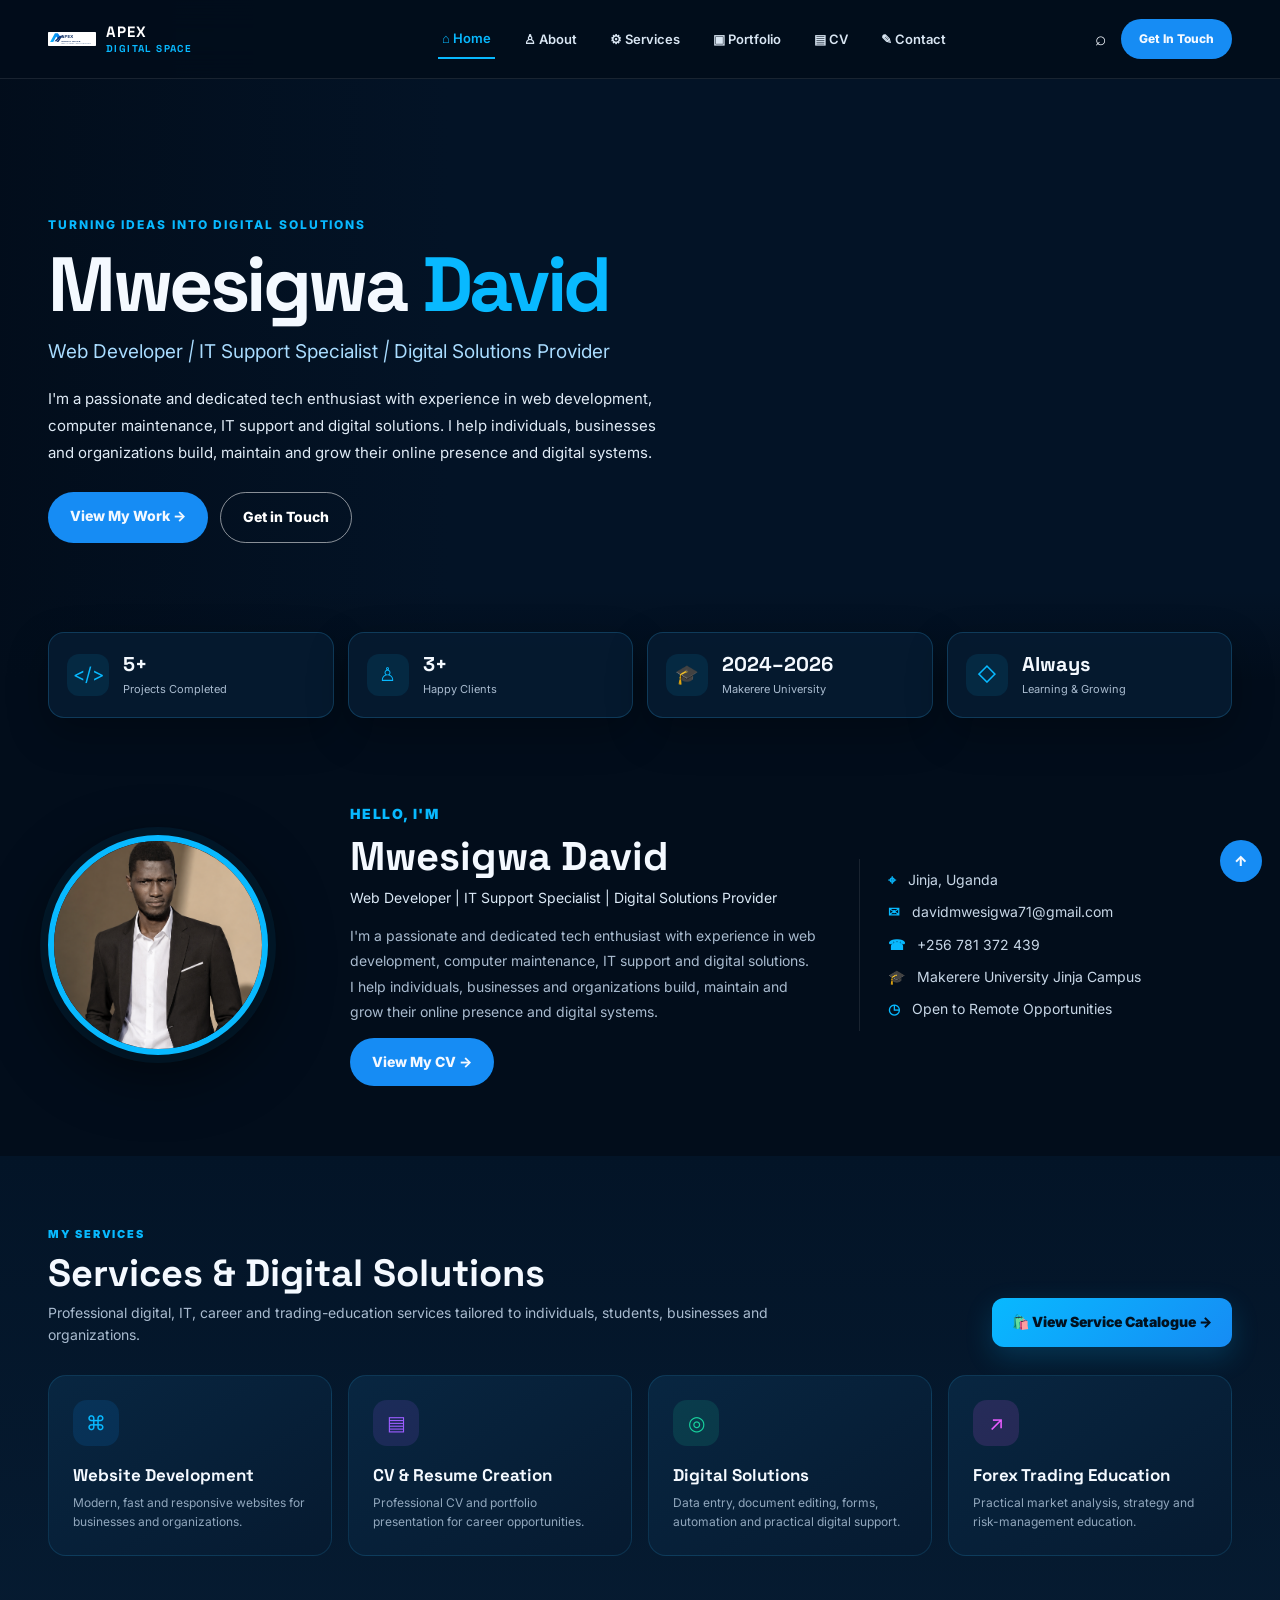
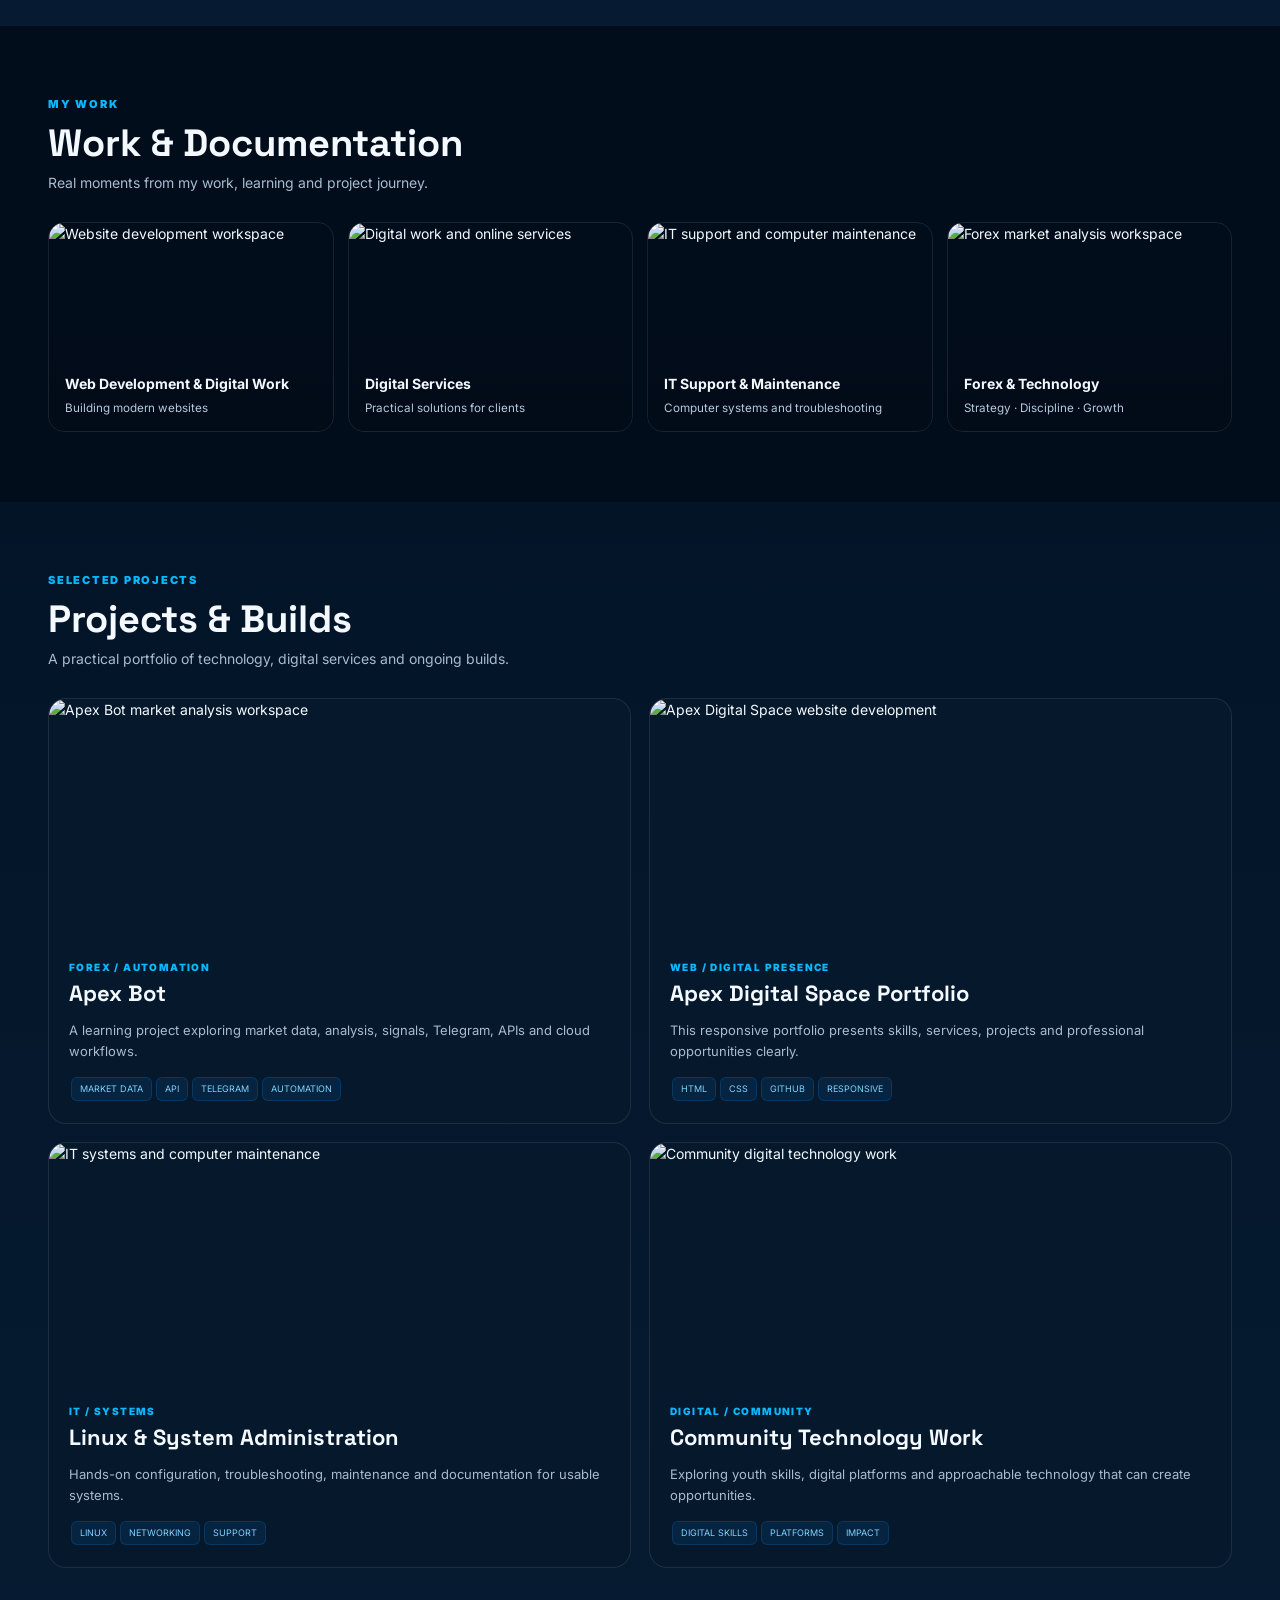
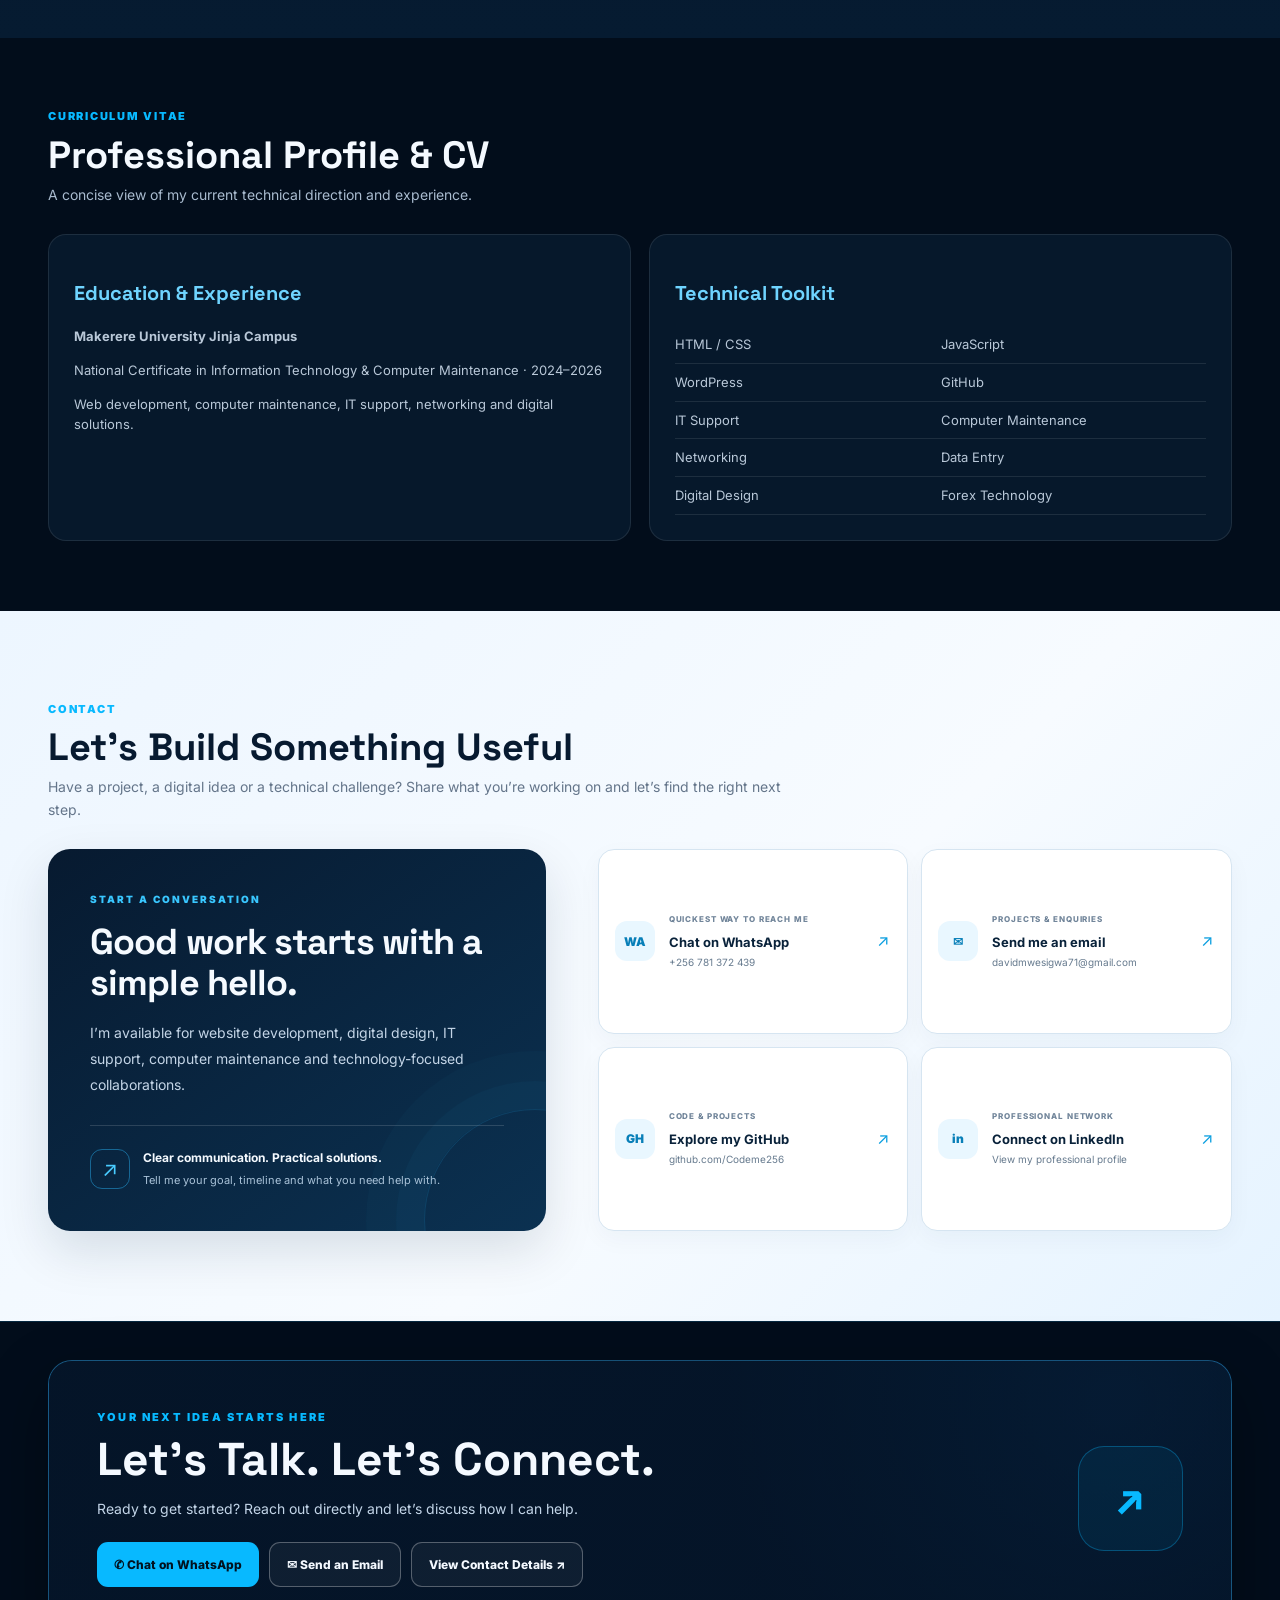
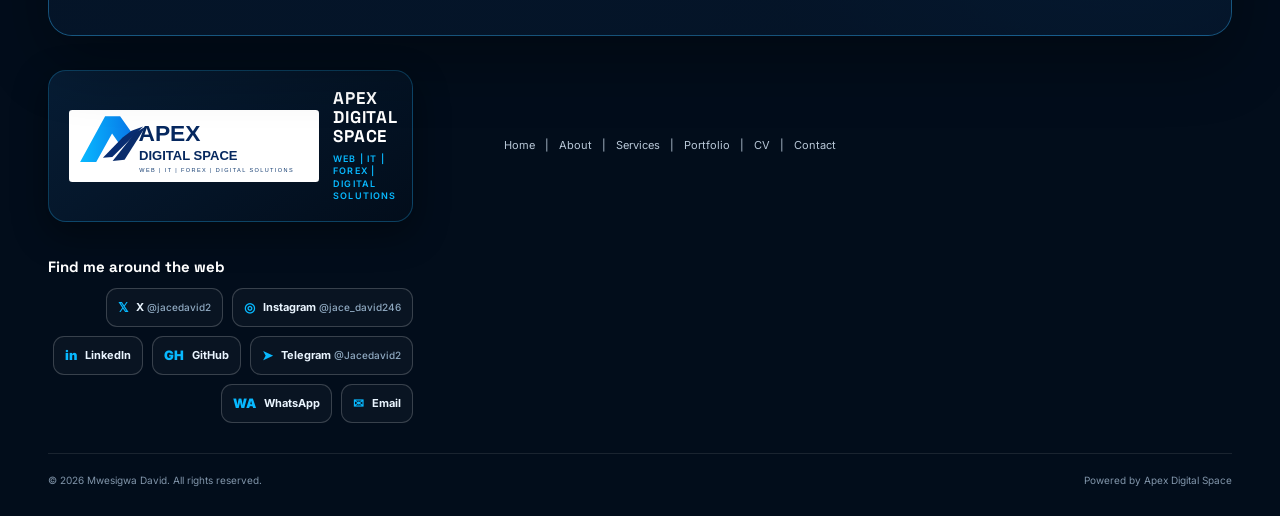
==== commit b3355b64: "Redesign contact section and balance footer CTA" ====
--- a/index.html
+++ b/index.html
@@ -36,6 +36,29 @@
 .project img{height:240px}
 .footer{background-repeat:no-repeat;background-size:cover;background-position:center 45%}
 @media(max-width:760px){.portrait{width:170px;height:170px}.project img{height:210px}}
+
+/* Refined contact section: direct routes, clear hierarchy, responsive balance */
+.contact{padding:clamp(58px,7vw,92px) 0;background:linear-gradient(135deg,#edf6ff 0%,#f7fbff 58%,#e5f3ff 100%)}
+.contactLayout{display:grid;grid-template-columns:minmax(0,.88fr) minmax(0,1.12fr);gap:clamp(22px,4vw,54px);align-items:stretch;margin-top:28px}
+.contactIntro{position:relative;overflow:hidden;padding:clamp(26px,4vw,42px);border-radius:22px;background:linear-gradient(145deg,#071a30,#0b3151);color:#f5faff;box-shadow:0 20px 50px #08213b20}
+.contactIntro:after{content:"";position:absolute;width:220px;height:220px;border:1px solid #28baff25;border-radius:50%;right:-100px;bottom:-100px;box-shadow:0 0 0 28px #28baff08,0 0 0 58px #28baff06}
+.contactKicker{font-size:10px;letter-spacing:.2em;font-weight:900;color:#39c7ff}
+.contactIntro h3{font:700 clamp(25px,3vw,36px)/1.15 "Space Grotesk";letter-spacing:-.025em;margin:15px 0}
+.contactIntro>p{font-size:14px;line-height:1.85;color:#c4d5e7;max-width:420px}
+.contactNote{position:relative;z-index:1;display:flex;align-items:center;gap:13px;border-top:1px solid #ffffff24;margin-top:28px;padding-top:22px}
+.contactNoteIcon{width:40px;height:40px;flex:0 0 40px;display:grid;place-items:center;border:1px solid #2bbcff70;border-radius:12px;color:#49ccff;font-size:21px}
+.contactNote strong,.contactNote small{display:block}.contactNote strong{font-size:12px}.contactNote small{font-size:11px;line-height:1.6;color:#a9c2d8;margin-top:4px}
+.contactMethods{display:grid;grid-template-columns:1fr 1fr;gap:13px}
+.contactMethod{min-width:0;display:grid;grid-template-columns:42px minmax(0,1fr) 14px;align-items:center;gap:12px;padding:19px 16px;border-radius:16px;background:#fff;border:1px solid #d6e5f1;box-shadow:0 8px 24px #0a31500a;transition:transform .2s,border-color .2s,box-shadow .2s}
+.contactMethod:hover{transform:translateY(-3px);border-color:#58bff2;box-shadow:0 14px 28px #0a315014}
+.contactMethodIcon{width:40px;height:40px;display:grid;place-items:center;border-radius:12px;background:#e9f7ff;color:#087fb8;font-size:12px;font-weight:900}
+.contactMethodText{min-width:0}.contactMethodText small,.contactMethodText strong,.contactMethodText em{display:block}
+.contactMethodText small{font-size:8px;letter-spacing:.11em;color:#71859a;font-weight:800;margin-bottom:7px}
+.contactMethodText strong{font-size:13px;line-height:1.4;color:#09223a}
+.contactMethodText em{font-style:normal;font-size:10px;line-height:1.5;color:#667a8e;margin-top:4px;overflow-wrap:anywhere}
+.contactArrow{color:#079ddf;font-size:16px}
+@media(max-width:900px){.contactLayout{grid-template-columns:1fr}.contactIntro{min-height:0}.contactMethods{grid-template-columns:1fr 1fr}.connectMark{flex-basis:76px;width:76px;height:76px}}
+@media(max-width:560px){.contactMethods{grid-template-columns:1fr}.contactMethod{padding:17px 15px}.contactIntro{padding:25px 22px}.connectCta{align-items:flex-start;gap:12px}.connectMark{display:none}.connectButtons{gap:8px}.connectBtn{padding:11px 13px;font-size:11px}.footerGrid{grid-template-columns:1fr;gap:20px}.footerBrand{display:flex;width:100%;box-sizing:border-box}.footerLogo{width:145px}.footerLinks{justify-content:flex-start}.socials{justify-content:flex-start}.footerSocialHeading{margin:0;grid-column:auto}.copy{flex-direction:column;gap:8px}}
 </style>
 </head>
 <body>
@@ -107,13 +130,33 @@
 <div class="cvGrid"><div class="cvCard"><h3>Education & Experience</h3><p><strong>Makerere University Jinja Campus</strong></p><p>National Certificate in Information Technology & Computer Maintenance · 2024–2026</p><p>Web development, computer maintenance, IT support, networking and digital solutions.</p></div><div class="cvCard"><h3>Technical Toolkit</h3><div class="cvList"><div>HTML / CSS</div><div>JavaScript</div><div>WordPress</div><div>GitHub</div><div>IT Support</div><div>Computer Maintenance</div><div>Networking</div><div>Data Entry</div><div>Digital Design</div><div>Forex Technology</div></div></div></div>
 </div></section>
 
-<section class="section contact" id="contact"><div class="wrap"><div class="sectionHead"><div><div class="eyebrow2">CONTACT</div><h2>Let's Work Together</h2><p class="desc">Have a project, digital task or technical problem? Get in touch and let's discuss a practical solution.</p></div></div><div class="contactGrid"><div class="contactCard"><small>WHATSAPP / PHONE</small><b><a href="https://wa.me/256781372439" target="_blank" rel="noopener noreferrer">+256 781 372 439</a></b></div><div class="contactCard"><small>EMAIL</small><b><a href="mailto:davidmwesigwa71@gmail.com">davidmwesigwa71@gmail.com</a></b></div><div class="contactCard"><small>GITHUB</small><b><a href="https://github.com/Codeme256" target="_blank" rel="noopener noreferrer">github.com/Codeme256</a></b></div></div></div></section>
+<section class="section contact" id="contact">
+<div class="wrap">
+  <div class="sectionHead">
+    <div><div class="eyebrow2">CONTACT</div><h2>Let’s Build Something Useful</h2><p class="desc">Have a project, a digital idea or a technical challenge? Share what you’re working on and let’s find the right next step.</p></div>
+  </div>
+  <div class="contactLayout">
+    <div class="contactIntro">
+      <div class="contactKicker">START A CONVERSATION</div>
+      <h3>Good work starts with a simple hello.</h3>
+      <p>I’m available for website development, digital design, IT support, computer maintenance and technology-focused collaborations.</p>
+      <div class="contactNote"><span class="contactNoteIcon">↗</span><span><strong>Clear communication. Practical solutions.</strong><small>Tell me your goal, timeline and what you need help with.</small></span></div>
+    </div>
+    <div class="contactMethods">
+      <a class="contactMethod" href="https://wa.me/256781372439" target="_blank" rel="noopener noreferrer"><span class="contactMethodIcon">WA</span><span class="contactMethodText"><small>QUICKEST WAY TO REACH ME</small><strong>Chat on WhatsApp</strong><em>+256 781 372 439</em></span><span class="contactArrow">↗</span></a>
+      <a class="contactMethod" href="mailto:davidmwesigwa71@gmail.com"><span class="contactMethodIcon">✉</span><span class="contactMethodText"><small>PROJECTS & ENQUIRIES</small><strong>Send me an email</strong><em>davidmwesigwa71@gmail.com</em></span><span class="contactArrow">↗</span></a>
+      <a class="contactMethod" href="https://github.com/Codeme256" target="_blank" rel="noopener noreferrer"><span class="contactMethodIcon">GH</span><span class="contactMethodText"><small>CODE & PROJECTS</small><strong>Explore my GitHub</strong><em>github.com/Codeme256</em></span><span class="contactArrow">↗</span></a>
+      <a class="contactMethod" href="https://www.linkedin.com/in/mwesigwa-david-05010a355/" target="_blank" rel="noopener noreferrer"><span class="contactMethodIcon">in</span><span class="contactMethodText"><small>PROFESSIONAL NETWORK</small><strong>Connect on LinkedIn</strong><em>View my professional profile</em></span><span class="contactArrow">↗</span></a>
+    </div>
+  </div>
+</div>
+</section>
 </main>
 
 <footer class="footer">
 <div class="wrap">
 <section class="connectCta" aria-labelledby="connect-title">
-<div class="connectCopy"><div class="connectEyebrow">HAVE A PROJECT IN MIND?</div><h2 id="connect-title">Let's Talk. Let's Connect.</h2><p>Whether you need a website, digital support, IT help or want to collaborate, I’m just one message away. Let’s turn your idea into something useful.</p><div class="connectButtons"><a class="connectBtn main" href="https://wa.me/256781372439" target="_blank" rel="noopener noreferrer">✆ Chat on WhatsApp</a><a class="connectBtn alt" href="mailto:davidmwesigwa71@gmail.com">✉ Send an Email</a><a class="connectBtn alt" href="https://x.com/jacedavid2" target="_blank" rel="noopener noreferrer">𝕏 Follow on X</a><a class="connectBtn alt" href="https://www.instagram.com/jace_david246/" target="_blank" rel="noopener noreferrer">◎ Instagram</a></div></div><div class="connectMark" aria-hidden="true">↗</div>
+<div class="connectCopy"><div class="connectEyebrow">YOUR NEXT IDEA STARTS HERE</div><h2 id="connect-title">Let’s Talk. Let’s Connect.</h2><p>Ready to get started? Reach out directly and let’s discuss how I can help.</p><div class="connectButtons"><a class="connectBtn main" href="https://wa.me/256781372439" target="_blank" rel="noopener noreferrer">✆ Chat on WhatsApp</a><a class="connectBtn alt" href="mailto:davidmwesigwa71@gmail.com">✉ Send an Email</a><a class="connectBtn alt" href="#contact">View Contact Details ↗</a></div></div><div class="connectMark" aria-hidden="true">↗</div>
 </section>
 <div class="footerGrid">
 <div><div class="footerBrand"><img class="footerLogo" src="./apex-digital-space-logo-new.svg" alt="Apex Digital Space"><div class="footerBrandText">APEX DIGITAL SPACE<small>WEB | IT | FOREX | DIGITAL SOLUTIONS</small></div></div></div>
